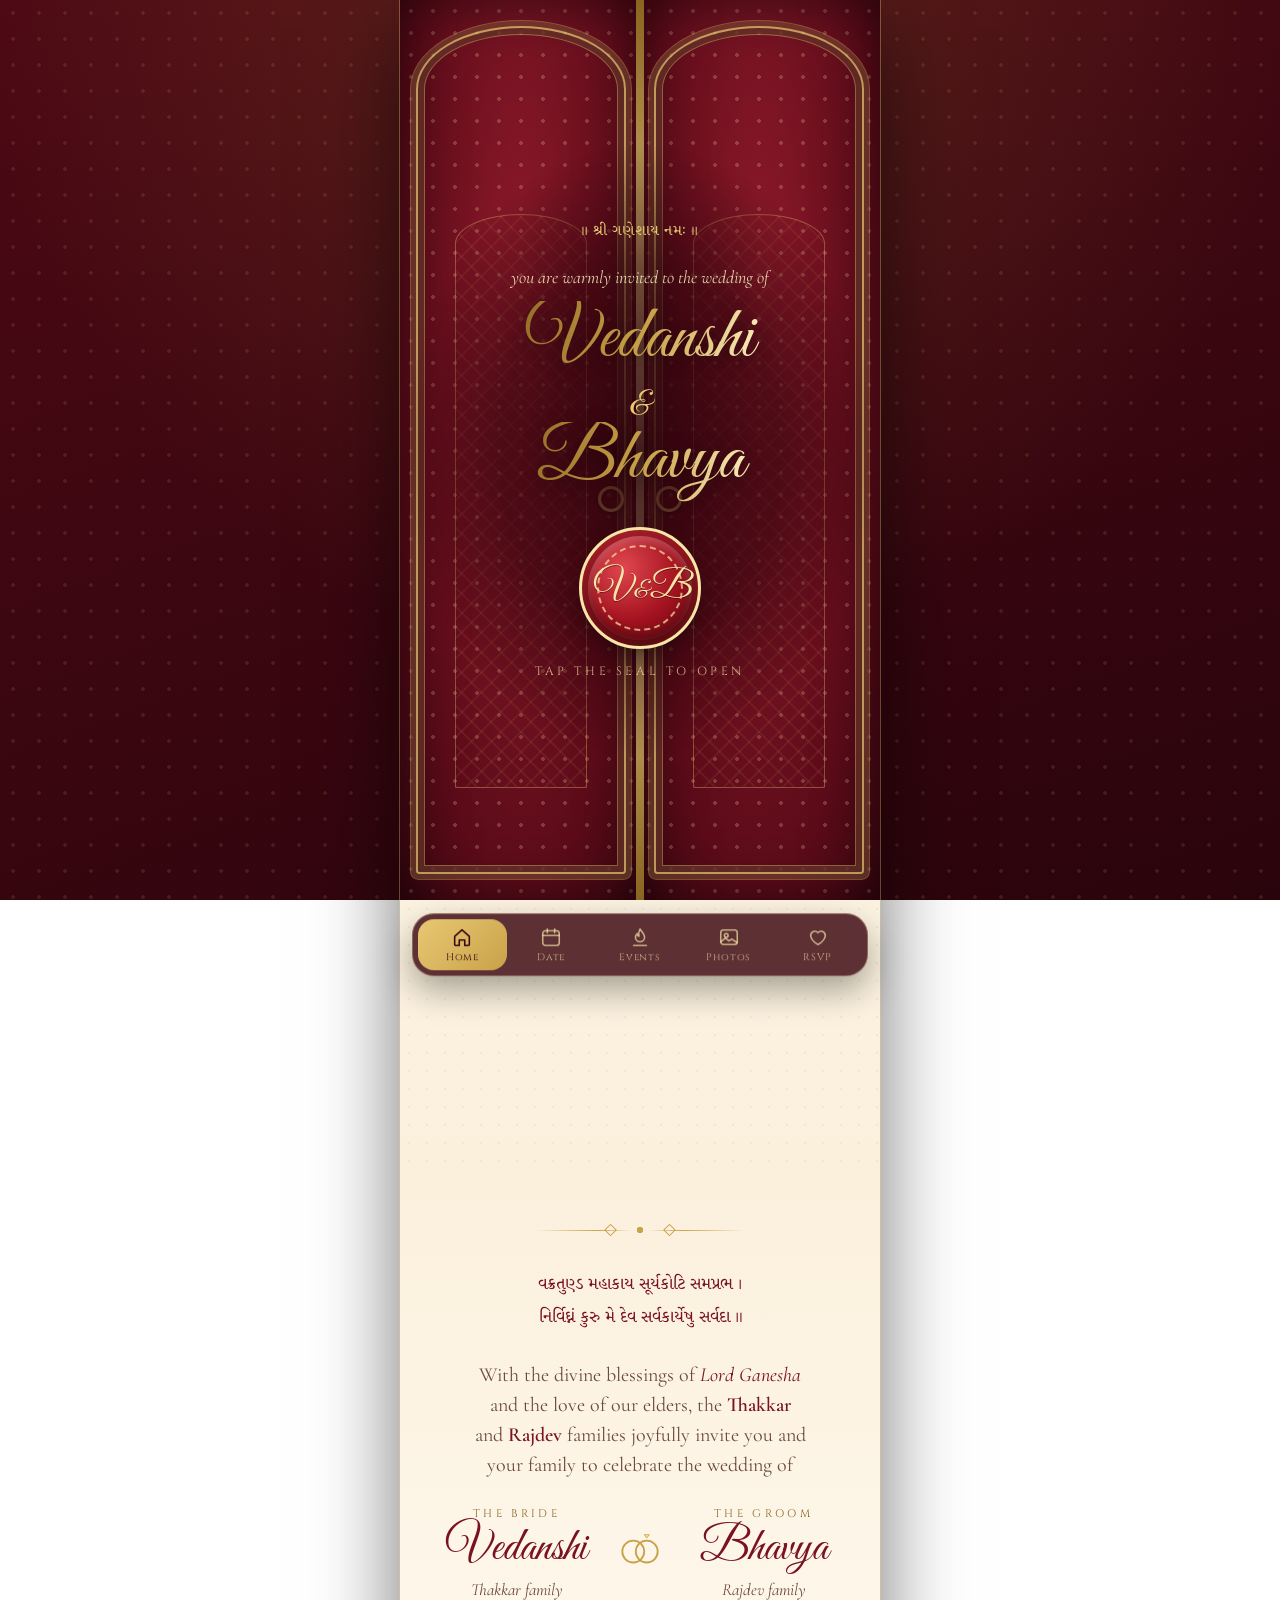
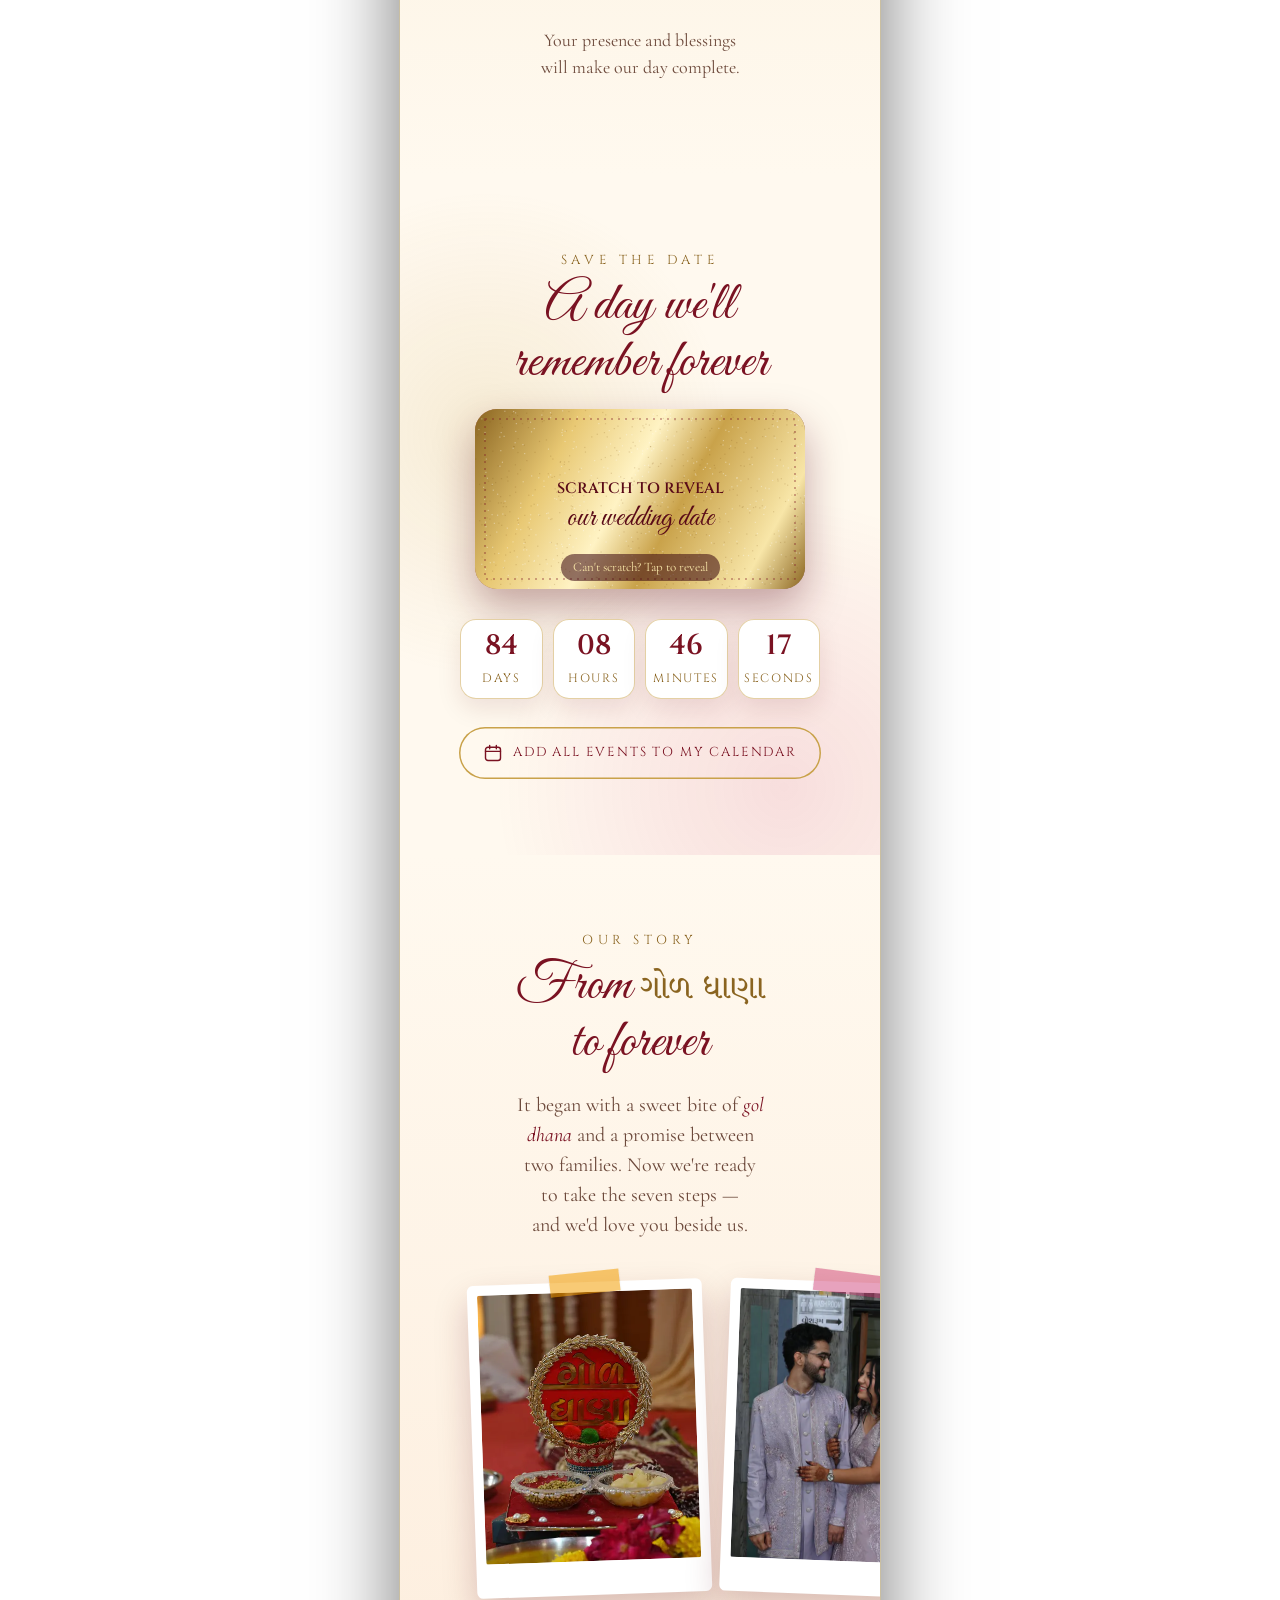
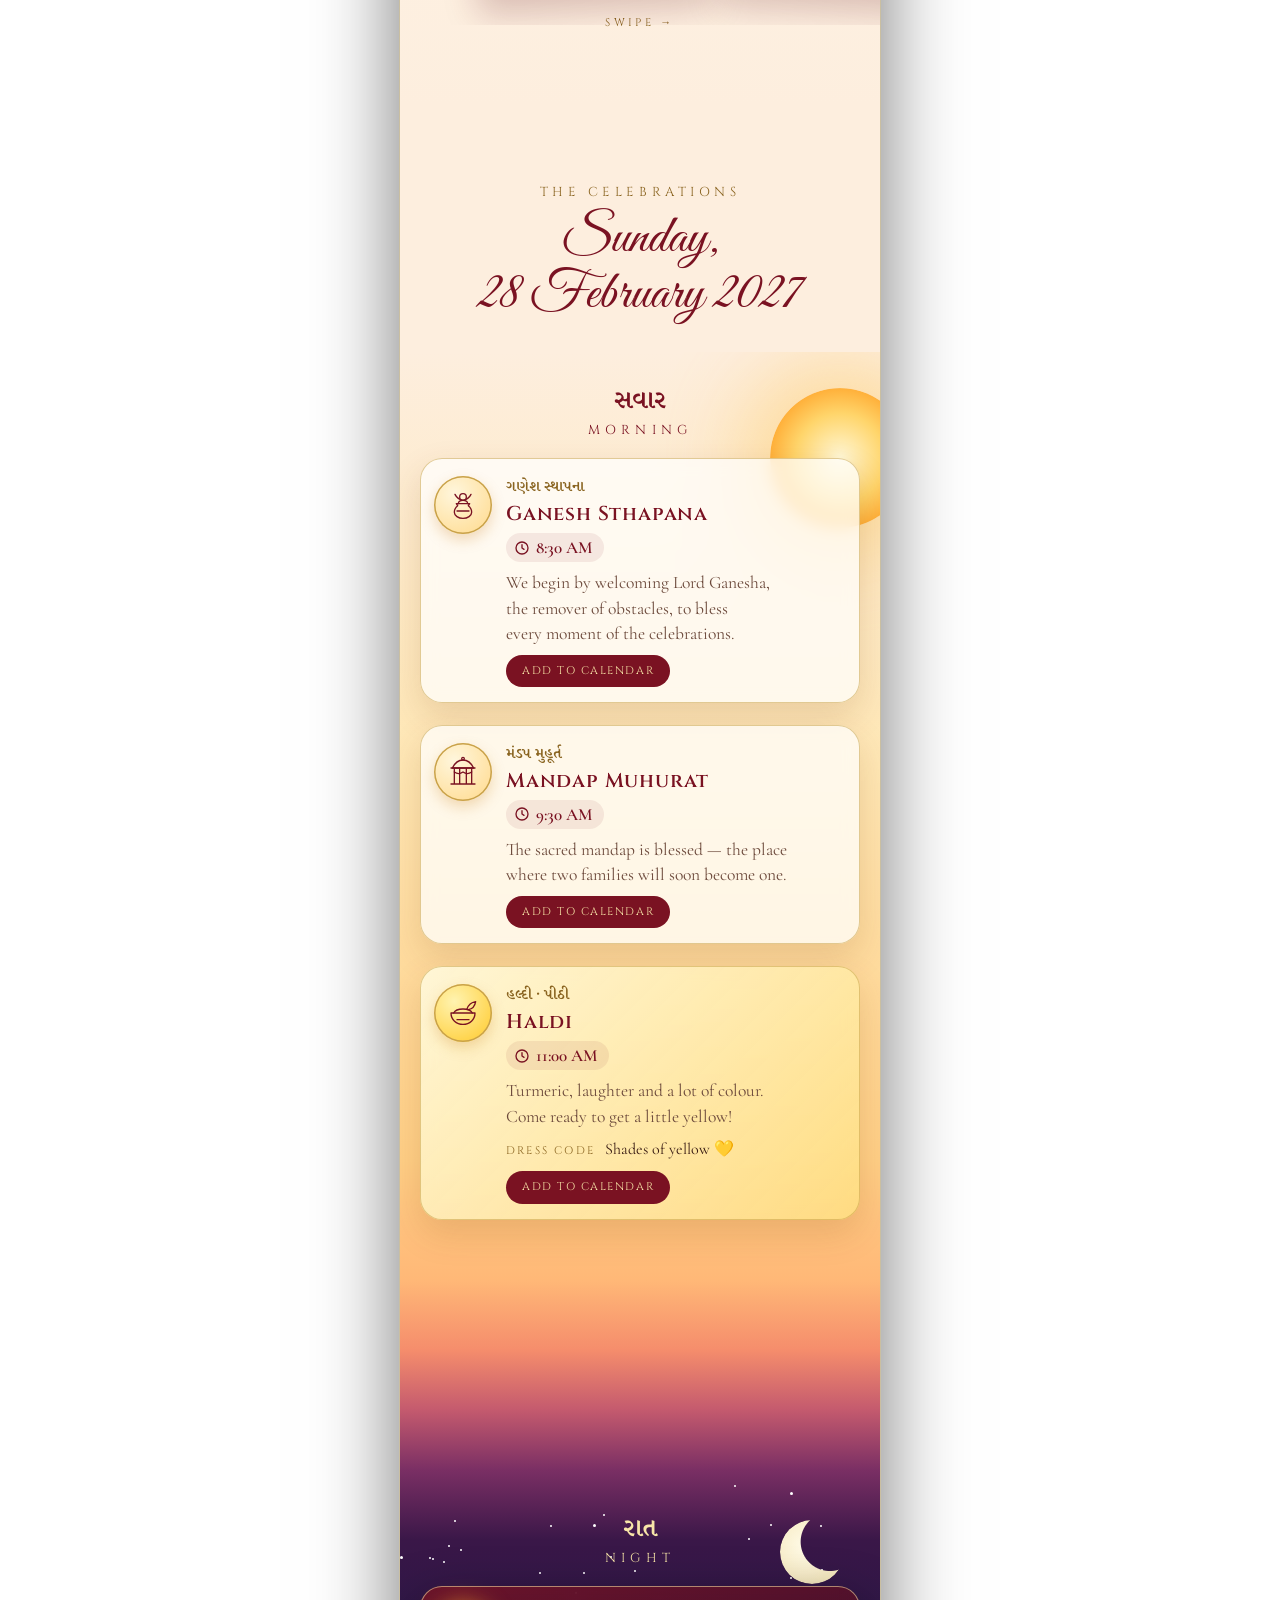
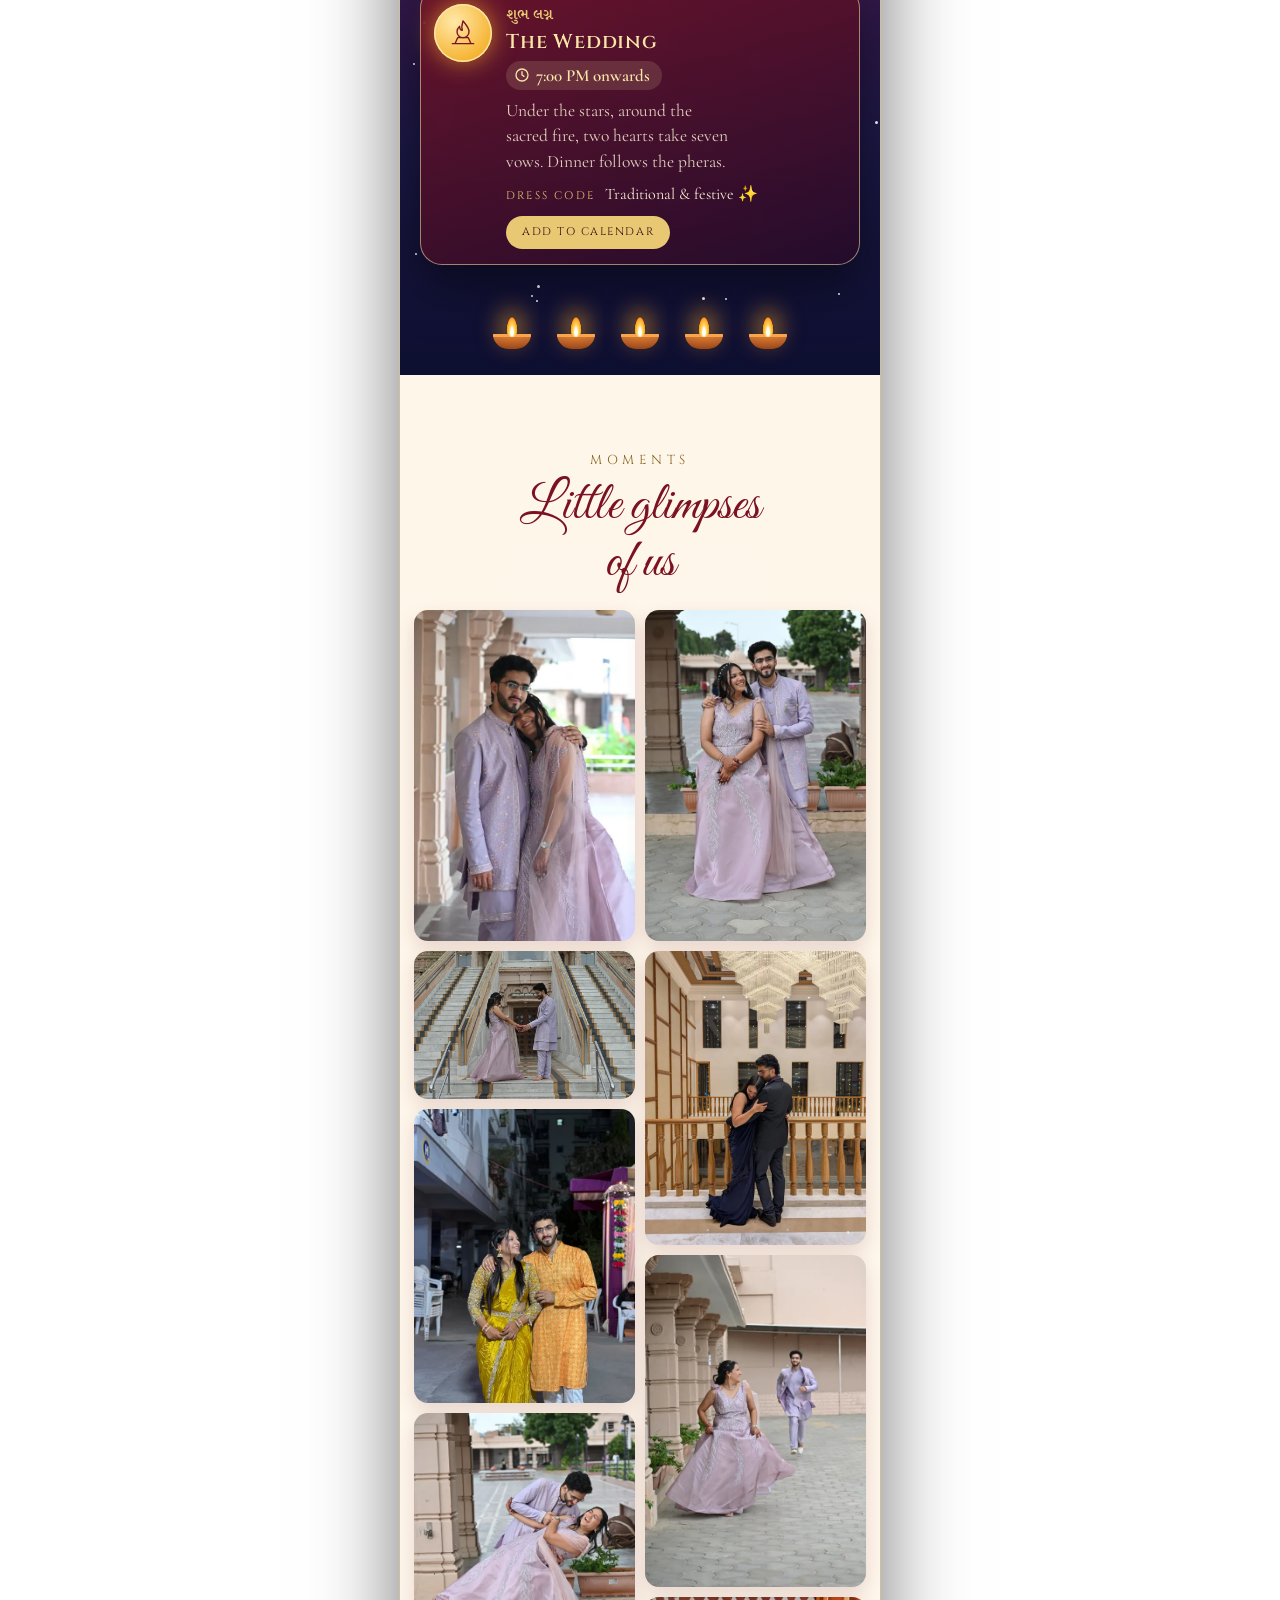
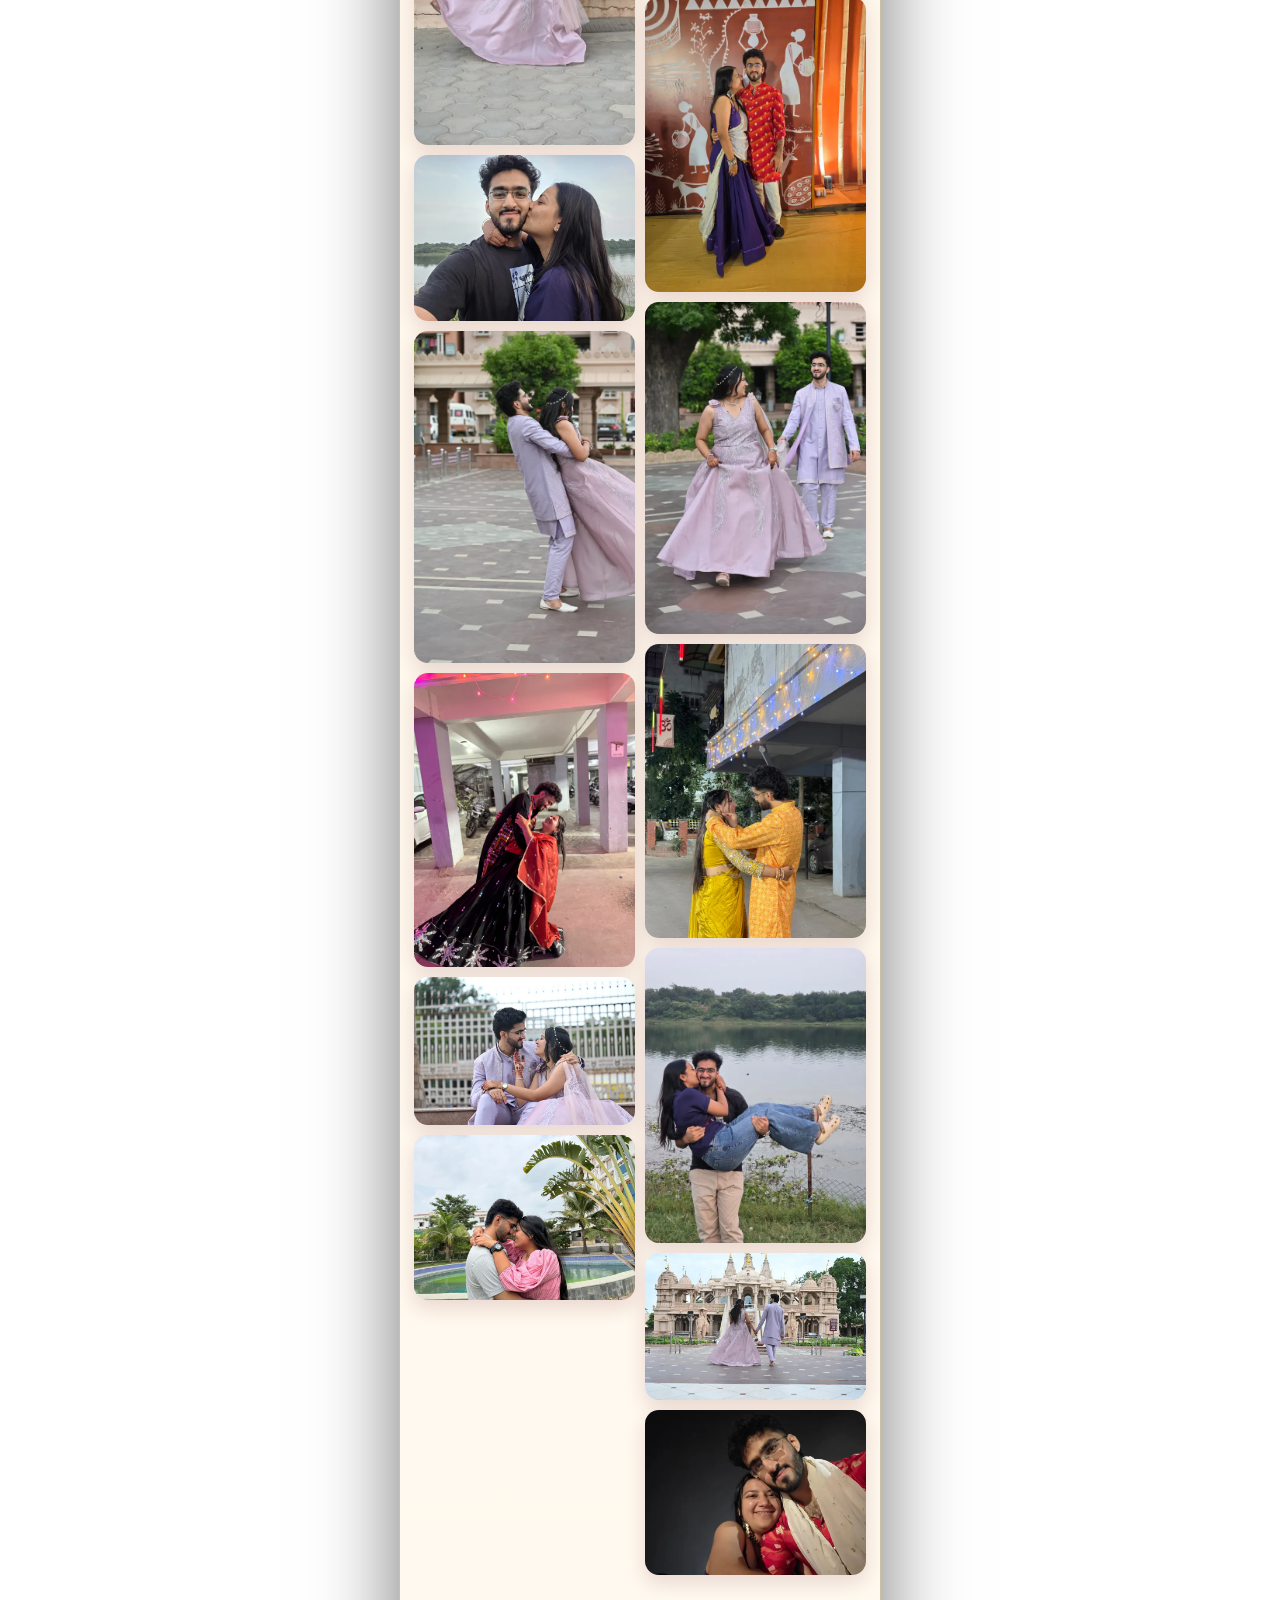
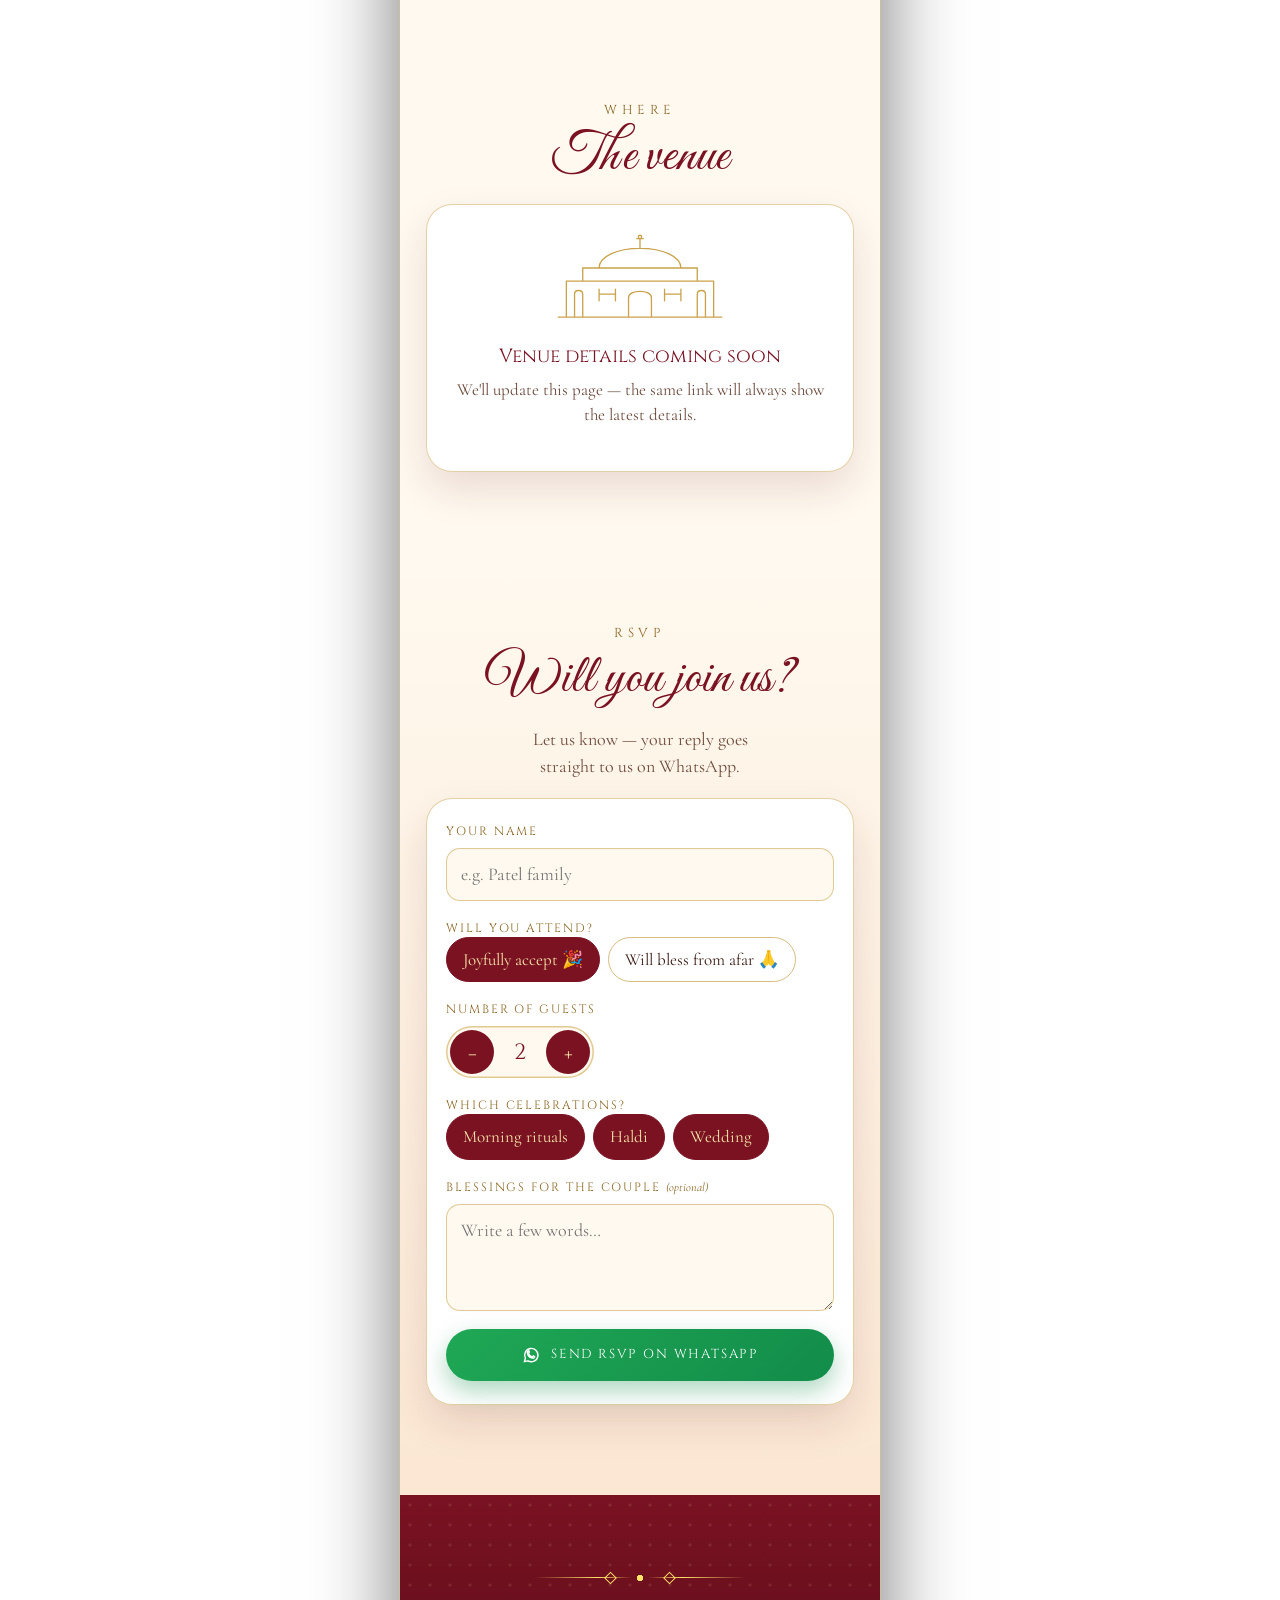
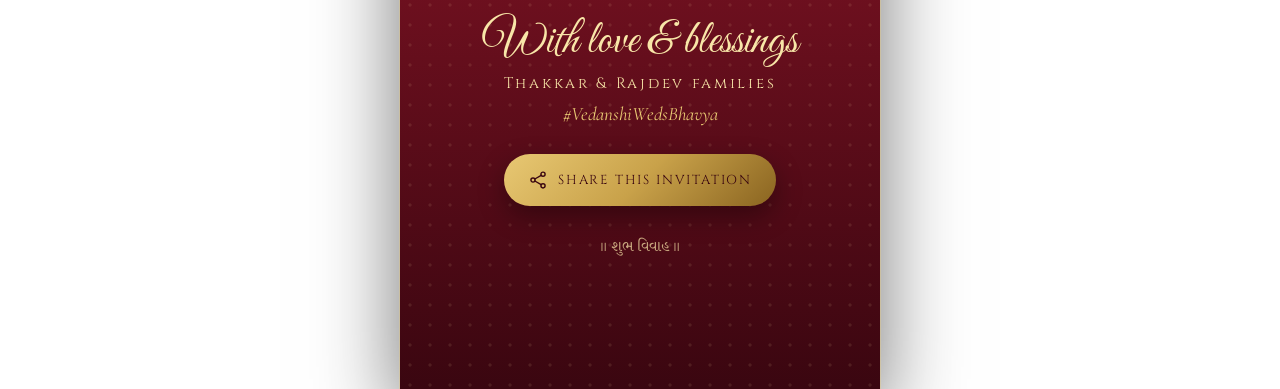
==== docs/index.html @ 6009b876 "Wedding invitation website for Vedanshi & Bhavya Mobile-first animated invite: palace-door cover wit" ====
<!doctype html>
<html lang="en">
<head>
  <meta charset="utf-8">
  <meta name="viewport" content="width=device-width, initial-scale=1, viewport-fit=cover">
  <title>Vedanshi &amp; Bhavya · 28 February 2027</title>
  <meta name="description" content="With the blessings of our elders, Vedanshi and Bhavya invite you to their wedding on Sunday, 28 February 2027.">
  <meta name="theme-color" content="#4a0a14">

  <!-- Link preview (WhatsApp, Instagram, iMessage …) -->
  <meta property="og:type" content="website">
  <meta property="og:title" content="Vedanshi weds Bhavya · 28.02.2027">
  <meta property="og:description" content="You are invited! Tap to open our wedding invitation 💛">
  <meta property="og:image" content="https://vedanshithakkar.github.io/vedanshi-weds-bhavya/img/og.jpg">
  <meta property="og:image:width" content="1200">
  <meta property="og:image:height" content="630">
  <meta property="og:url" content="https://vedanshithakkar.github.io/vedanshi-weds-bhavya/">
  <meta name="twitter:card" content="summary_large_image">

  <link rel="icon" href="img/favicon.svg" type="image/svg+xml">
  <link rel="preconnect" href="https://fonts.googleapis.com">
  <link rel="preconnect" href="https://fonts.gstatic.com" crossorigin>
  <link href="https://fonts.googleapis.com/css2?family=Cinzel:wght@500;600;700&family=Cormorant+Garamond:ital,wght@0,400;0,500;0,600;1,400;1,500&family=Great+Vibes&family=Noto+Serif+Gujarati:wght@400;600&display=swap" rel="stylesheet">
  <link rel="stylesheet" href="style.css">
</head>
<body class="locked">

<canvas id="petals" aria-hidden="true"></canvas>

<!-- ============ COVER: palace doors ============ -->
<section id="gate" class="gate" aria-label="Invitation cover">
  <div class="door door-l" aria-hidden="true"><div class="door-panel"></div><span class="knocker"></span></div>
  <div class="door door-r" aria-hidden="true"><div class="door-panel"></div><span class="knocker"></span></div>
  <div class="gate-content">
    <p class="gu gate-shree">॥ શ્રી ગણેશાય નમઃ ॥</p>
    <p class="gate-dear" id="dear" hidden>Dear <span id="dearName"></span>,</p>
    <p class="gate-kicker">you are warmly invited to the wedding of</p>
    <h1 class="gate-names"><span class="gold-text">Vedanshi</span><small>&amp;</small><span class="gold-text">Bhavya</span></h1>
    <button class="seal" id="openBtn" type="button" aria-label="Open the invitation">
      <span class="seal-mono">V<i>&amp;</i>B</span>
    </button>
    <p class="gate-hint">Tap the seal to open</p>
  </div>
</section>

<div class="stage">
<main id="site">

  <!-- ============ HERO ============ -->
  <section id="home" class="hero">
    <div class="toran" id="toran" aria-hidden="true"></div>

    <div class="hero-inner">
      <div class="kalash enter" style="--d:.2s" aria-hidden="true" id="kalash"></div>
      <p class="gu shree enter" style="--d:.35s">॥ શ્રી ગણેશાય નમઃ ॥</p>
      <p class="kicker enter" style="--d:.5s">Together with their families</p>

      <h2 class="names">
        <span class="name gold-text enter" style="--d:.7s">Vedanshi</span>
        <span class="weds enter" style="--d:.95s"><i></i>weds<i></i></span>
        <span class="name gold-text enter" style="--d:1.15s">Bhavya</span>
      </h2>

      <figure class="arch enter" style="--d:1.35s">
        <div class="mandala" id="mandala" aria-hidden="true"></div>
        <div class="arch-frame">
          <img src="img/hero.webp" alt="Vedanshi and Bhavya" fetchpriority="high" width="900" height="1200">
        </div>
        <span class="arch-glow" aria-hidden="true"></span>
      </figure>

      <div class="date-strip enter" style="--d:1.6s">
        <p class="ds-month">February</p>
        <div class="ds-row">
          <span class="ds-side">Sunday</span>
          <span class="ds-day">28</span>
          <span class="ds-side">2027</span>
        </div>
      </div>

      <a class="scroll-cue enter" style="--d:1.9s" href="#invite" aria-label="Scroll to the invitation">
        <span>Scroll</span><i></i>
      </a>
    </div>
  </section>

  <!-- ============ BLESSING / INVITATION ============ -->
  <section id="invite" class="invite">
    <div class="ornament reveal" aria-hidden="true"></div>
    <p class="gu shloka reveal">
      વક્રતુણ્ડ મહાકાય સૂર્યકોટિ સમપ્રભ ।<br>
      નિર્વિઘ્નં કુરુ મે દેવ સર્વકાર્યેષુ સર્વદા ॥
    </p>
    <p class="lead reveal">
      With the divine blessings of <em>Lord Ganesha</em> and the love of our elders,
      the <strong>Thakkar</strong> and <strong>Rajdev</strong> families joyfully invite
      you and your family to celebrate the wedding of
    </p>

    <div class="couple reveal">
      <div class="person">
        <p class="role">The Bride</p>
        <p class="pname">Vedanshi</p>
        <p class="family">Thakkar family</p>
      </div>
      <div class="rings" aria-hidden="true">
        <svg viewBox="0 0 64 40"><circle cx="24" cy="22" r="13"/><circle cx="40" cy="22" r="13"/><path d="M40 6l3-4h-6z" class="gem"/></svg>
      </div>
      <div class="person">
        <p class="role">The Groom</p>
        <p class="pname">Bhavya</p>
        <p class="family">Rajdev family</p>
      </div>
    </div>

    <p class="lead small reveal">Your presence and blessings will make our day complete.</p>
  </section>

  <!-- ============ SAVE THE DATE (scratch card) ============ -->
  <section id="date" class="save">
    <p class="eyebrow reveal">Save the date</p>
    <h3 class="title reveal">A day we'll<br>remember forever</h3>

    <div class="scratch reveal" id="scratch">
      <div class="scratch-under" aria-live="polite">
        <span class="su-day">Sunday</span>
        <span class="su-date">28 <b>·</b> 02 <b>·</b> 2027</span>
        <span class="su-sub">Morning rituals &amp; a night wedding</span>
      </div>
      <canvas aria-hidden="true"></canvas>
      <button type="button" class="scratch-skip" id="scratchSkip">Can't scratch? Tap to reveal</button>
    </div>

    <div class="countdown reveal" id="countdown" role="timer" aria-label="Countdown to the wedding">
      <div><b data-cd="d">--</b><span>Days</span></div>
      <div><b data-cd="h">--</b><span>Hours</span></div>
      <div><b data-cd="m">--</b><span>Minutes</span></div>
      <div><b data-cd="s">--</b><span>Seconds</span></div>
    </div>
    <button type="button" class="btn ghost reveal" data-cal="all">
      <svg viewBox="0 0 24 24" aria-hidden="true"><rect x="3" y="5" width="18" height="16" rx="3"/><path d="M3 10h18M8 3v4M16 3v4"/></svg>
      Add all events to my calendar
    </button>
  </section>

  <!-- ============ STORY ============ -->
  <section id="story" class="story">
    <p class="eyebrow reveal">Our story</p>
    <h3 class="title reveal">From <span class="gu">ગોળ ધાણા</span><br>to forever</h3>
    <p class="lead reveal">
      It began with a sweet bite of <em>gol dhana</em> and a promise between two families.
      Now we're ready to take the seven steps — and we'd love you beside us.
    </p>
    <div class="reel" id="reel" aria-label="Photos of Vedanshi and Bhavya"></div>
    <p class="reel-hint" aria-hidden="true">swipe <i>→</i></p>
  </section>

  <!-- ============ EVENTS ============ -->
  <section id="events" class="events">
    <header class="events-head">
      <p class="eyebrow reveal">The celebrations</p>
      <h3 class="title reveal">Sunday,<br>28 February 2027</h3>
    </header>

    <div class="skies" id="skies">
    <!-- Morning -->
    <div class="sky morning">
      <div class="sun" aria-hidden="true"></div>
      <div class="cloud c1" aria-hidden="true"></div>
      <div class="cloud c2" aria-hidden="true"></div>

      <p class="part reveal"><span class="gu">સવાર</span> Morning</p>

      <ol class="timeline">
        <li class="event reveal"
            data-start="2027-02-28T08:30:00+05:30" data-end="2027-02-28T09:30:00+05:30"
            data-title="Ganesh Sthapana · Vedanshi & Bhavya">
          <div class="ev-icon" aria-hidden="true">
            <svg viewBox="0 0 48 48"><path d="M14 22h20l-2 3c4 3 5 7 5 10 0 5-6 9-13 9s-13-4-13-9c0-3 1-7 5-10z"/><path d="M17 22c0-3 3-5 7-5s7 2 7 5"/><circle cx="24" cy="12" r="5"/><path d="M24 17c-6-1-10-5-12-9M24 17c6-1 10-5 12-9M15 33h18"/></svg>
          </div>
          <div class="ev-body">
            <p class="ev-gu gu">ગણેશ સ્થાપના</p>
            <h4>Ganesh Sthapana</h4>
            <p class="ev-time"><svg viewBox="0 0 24 24" aria-hidden="true"><circle cx="12" cy="12" r="9"/><path d="M12 7v5l3 2"/></svg>8:30 AM</p>
            <p class="ev-desc">We begin by welcoming Lord Ganesha, the remover of obstacles, to bless every moment of the celebrations.</p>
            <div class="ev-actions"><button type="button" class="chip" data-cal>Add to calendar</button></div>
          </div>
        </li>

        <li class="event reveal"
            data-start="2027-02-28T09:30:00+05:30" data-end="2027-02-28T10:30:00+05:30"
            data-title="Mandap Muhurat · Vedanshi & Bhavya">
          <div class="ev-icon" aria-hidden="true">
            <svg viewBox="0 0 48 48"><path d="M8 18c4-8 10-12 16-12s12 4 16 12z"/><path d="M6 18h36M11 18v24M37 18v24M19 18v24M29 18v24M6 42h36"/><circle cx="24" cy="4" r="2"/><path d="M11 24c4 3 9 3 13 0 4 3 9 3 13 0"/></svg>
          </div>
          <div class="ev-body">
            <p class="ev-gu gu">મંડપ મુહૂર્ત</p>
            <h4>Mandap Muhurat</h4>
            <p class="ev-time"><svg viewBox="0 0 24 24" aria-hidden="true"><circle cx="12" cy="12" r="9"/><path d="M12 7v5l3 2"/></svg>9:30 AM</p>
            <p class="ev-desc">The sacred mandap is blessed — the place where two families will soon become one.</p>
            <div class="ev-actions"><button type="button" class="chip" data-cal>Add to calendar</button></div>
          </div>
        </li>

        <li class="event reveal haldi"
            data-start="2027-02-28T11:00:00+05:30" data-end="2027-02-28T13:00:00+05:30"
            data-title="Haldi · Vedanshi & Bhavya">
          <div class="ev-icon" aria-hidden="true">
            <svg viewBox="0 0 48 48"><path d="M6 24h36c0 10-8 17-18 17S6 34 6 24z"/><path d="M10 24c2-4 6-6 14-6s12 2 14 6"/><path d="M30 18c2-6 7-10 13-11-1 6-5 11-11 12"/><path d="M15 34h18"/></svg>
          </div>
          <div class="ev-body">
            <p class="ev-gu gu">હલ્દી · પીઠી</p>
            <h4>Haldi</h4>
            <p class="ev-time"><svg viewBox="0 0 24 24" aria-hidden="true"><circle cx="12" cy="12" r="9"/><path d="M12 7v5l3 2"/></svg>11:00 AM</p>
            <p class="ev-desc">Turmeric, laughter and a lot of colour. Come ready to get a little yellow!</p>
            <p class="dress"><span>Dress code</span> Shades of yellow&nbsp;💛</p>
            <div class="ev-actions"><button type="button" class="chip" data-cal>Add to calendar</button></div>
          </div>
        </li>
      </ol>
    </div>

    <div class="dusk" aria-hidden="true"></div>

    <!-- Night -->
    <div class="sky night">
      <div class="stars" id="stars" aria-hidden="true"></div>
      <div class="moon" aria-hidden="true"></div>
      <div class="lanterns" id="lanterns" aria-hidden="true"></div>

      <p class="part reveal"><span class="gu">રાત</span> Night</p>

      <ol class="timeline">
        <li class="event reveal wedding"
            data-start="2027-02-28T19:00:00+05:30" data-end="2027-02-28T23:30:00+05:30"
            data-title="Wedding of Vedanshi & Bhavya">
          <div class="ev-icon" aria-hidden="true">
            <svg viewBox="0 0 48 48"><path d="M24 6c5 6 9 10 9 16a9 9 0 0 1-18 0c0-4 2-6 4-8 0 4 2 6 4 6-2-5 0-10 1-14z"/><path d="M8 40h32M12 40l4-9h16l4 9"/></svg>
          </div>
          <div class="ev-body">
            <p class="ev-gu gu">શુભ લગ્ન</p>
            <h4>The Wedding</h4>
            <p class="ev-time"><svg viewBox="0 0 24 24" aria-hidden="true"><circle cx="12" cy="12" r="9"/><path d="M12 7v5l3 2"/></svg>7:00 PM onwards</p>
            <p class="ev-desc">Under the stars, around the sacred fire, two hearts take seven vows. Dinner follows the pheras.</p>
            <p class="dress"><span>Dress code</span> Traditional &amp; festive&nbsp;✨</p>
            <div class="ev-actions"><button type="button" class="chip" data-cal>Add to calendar</button></div>
          </div>
        </li>
      </ol>

      <div class="diyas" aria-hidden="true"><i></i><i></i><i></i><i></i><i></i></div>
    </div>
    </div>
  </section>

  <!-- ============ GALLERY ============ -->
  <section id="moments" class="moments">
    <p class="eyebrow reveal">Moments</p>
    <h3 class="title reveal">Little glimpses<br>of us</h3>
    <div class="masonry" id="masonry"></div>
  </section>

  <!-- ============ VENUE ============ -->
  <section id="venue" class="venue">
    <p class="eyebrow reveal">Where</p>
    <h3 class="title reveal">The venue</h3>
    <div class="venue-card reveal">
      <svg class="palace" viewBox="0 0 220 110" aria-hidden="true"><path d="M10 104h200M20 104V60h180v44M40 60V44h140v16M60 44c0-14 22-24 50-24s50 10 50 24M110 20V8M106 8h8M30 104V76c0-6 10-6 10 0v28M180 104V76c0-6 10-6 10 0v28M96 104V80c0-10 28-10 28 0v24M60 76h20M140 76h20M60 70v14M80 70v14M140 70v14M160 70v14"/><circle cx="110" cy="6" r="2"/></svg>
      <p class="venue-name" id="venueName">Venue details coming soon</p>
      <p class="venue-addr" id="venueAddr">We'll update this page — the same link will always show the latest details.</p>
      <a class="btn" id="venueMap" href="#" target="_blank" rel="noopener" hidden>
        <svg viewBox="0 0 24 24" aria-hidden="true"><path d="M12 21s-7-6.2-7-11.5A7 7 0 0 1 19 9.5C19 14.8 12 21 12 21z"/><circle cx="12" cy="9.5" r="2.5"/></svg>
        Get directions
      </a>
    </div>
  </section>

  <!-- ============ RSVP ============ -->
  <section id="rsvp" class="rsvp">
    <p class="eyebrow reveal">RSVP</p>
    <h3 class="title reveal">Will you join us?</h3>
    <p class="lead small reveal">Let us know — your reply goes straight to us on WhatsApp.</p>

    <form class="rsvp-form reveal" id="rsvpForm" novalidate>
      <label class="field">
        <span>Your name</span>
        <input type="text" name="name" id="rsvpName" autocomplete="name" required placeholder="e.g. Patel family">
      </label>

      <fieldset class="field">
        <legend>Will you attend?</legend>
        <div class="choice">
          <label><input type="radio" name="attend" value="yes" checked><span>Joyfully accept 🎉</span></label>
          <label><input type="radio" name="attend" value="no"><span>Will bless from afar 🙏</span></label>
        </div>
      </fieldset>

      <div class="field attend-only">
        <span class="label">Number of guests</span>
        <div class="stepper">
          <button type="button" data-step="-1" aria-label="Fewer guests">−</button>
          <output id="guestCount">2</output>
          <button type="button" data-step="1" aria-label="More guests">+</button>
        </div>
      </div>

      <fieldset class="field attend-only">
        <legend>Which celebrations?</legend>
        <div class="choice multi">
          <label><input type="checkbox" name="events" value="Morning rituals" checked><span>Morning rituals</span></label>
          <label><input type="checkbox" name="events" value="Haldi" checked><span>Haldi</span></label>
          <label><input type="checkbox" name="events" value="Wedding" checked><span>Wedding</span></label>
        </div>
      </fieldset>

      <label class="field">
        <span>Blessings for the couple <em>(optional)</em></span>
        <textarea name="msg" rows="3" placeholder="Write a few words…"></textarea>
      </label>

      <button type="submit" class="btn wa">
        <svg viewBox="0 0 24 24" aria-hidden="true"><path d="M4 20l1.3-4.2A8 8 0 1 1 8.4 19z"/><path d="M9 9.5c.3 2 2.5 4.3 4.6 4.8l1.2-1.1 1.7.8c-.2 1.2-1.2 2-2.4 1.8-3.4-.6-6.1-3.3-6.6-6.7-.2-1.2.6-2.2 1.8-2.4l.8 1.7z"/></svg>
        Send RSVP on WhatsApp
      </button>
    </form>
  </section>

  <!-- ============ FOOTER ============ -->
  <footer class="footer">
    <div class="ornament light" aria-hidden="true"></div>
    <p class="thanks">With love &amp; blessings</p>
    <p class="families">Thakkar &amp; Rajdev families</p>
    <p class="hashtag">#VedanshiWedsBhavya</p>
    <div class="footer-actions">
      <button type="button" class="btn gold" id="shareBtn">
        <svg viewBox="0 0 24 24" aria-hidden="true"><circle cx="18" cy="5" r="2.5"/><circle cx="6" cy="12" r="2.5"/><circle cx="18" cy="19" r="2.5"/><path d="M8.2 10.8l7.6-4.4M8.2 13.2l7.6 4.4"/></svg>
        Share this invitation
      </button>
    </div>
    <p class="tiny">॥ શુભ વિવાહ ॥</p>
  </footer>
</main>

<!-- Bottom dock -->
<nav class="dock" aria-label="Sections">
  <a href="#home" class="active"><svg viewBox="0 0 24 24" aria-hidden="true"><path d="M4 11l8-7 8 7v9a1 1 0 0 1-1 1h-4v-6H9v6H5a1 1 0 0 1-1-1z"/></svg><span>Home</span></a>
  <a href="#date"><svg viewBox="0 0 24 24" aria-hidden="true"><rect x="3" y="5" width="18" height="16" rx="3"/><path d="M3 10h18M8 3v4M16 3v4"/></svg><span>Date</span></a>
  <a href="#events"><svg viewBox="0 0 24 24" aria-hidden="true"><path d="M12 3c3 4 5 6 5 9a5 5 0 0 1-10 0c0-2 1-3 2-4 0 2 1 3 2 3-1-3 0-6 1-8z"/><path d="M5 21h14"/></svg><span>Events</span></a>
  <a href="#moments"><svg viewBox="0 0 24 24" aria-hidden="true"><rect x="3" y="4" width="18" height="16" rx="3"/><circle cx="9" cy="10" r="2"/><path d="M3 17l5-4 4 3 3-2 6 4"/></svg><span>Photos</span></a>
  <a href="#rsvp"><svg viewBox="0 0 24 24" aria-hidden="true"><path d="M12 20s-8-4.6-8-10.2A4.6 4.6 0 0 1 12 7a4.6 4.6 0 0 1 8 2.8C20 15.4 12 20 12 20z"/></svg><span>RSVP</span></a>
</nav>

<button type="button" class="music" id="musicBtn" aria-pressed="false" aria-label="Play music">
  <svg viewBox="0 0 24 24" aria-hidden="true"><path d="M9 18V6l11-2v12"/><circle cx="6.5" cy="18" r="2.5"/><circle cx="17.5" cy="16" r="2.5"/></svg>
  <span class="bars" aria-hidden="true"><i></i><i></i><i></i></span>
</button>
</div>

<!-- Calendar chooser -->
<dialog id="calDialog" class="sheet" aria-labelledby="calTitle">
  <form method="dialog">
    <p class="sheet-title" id="calTitle">Add to calendar</p>
    <p class="sheet-sub" id="calSub"></p>
    <a class="sheet-btn" id="calGoogle" target="_blank" rel="noopener">Google Calendar</a>
    <button type="button" class="sheet-btn" id="calIcs">Apple / Outlook calendar</button>
    <button class="sheet-btn cancel" value="cancel">Cancel</button>
  </form>
</dialog>

<!-- Photo viewer -->
<dialog id="lightbox" class="lightbox" aria-label="Photo viewer">
  <img alt="">
  <button type="button" class="lb-close" aria-label="Close">×</button>
  <button type="button" class="lb-prev" aria-label="Previous photo">‹</button>
  <button type="button" class="lb-next" aria-label="Next photo">›</button>
  <p class="lb-count"></p>
</dialog>

<div class="toast" id="toast" role="status" aria-live="polite"></div>

<script src="gallery.js"></script>
<script src="app.js"></script>
</body>
</html>
---- docs/style.css ----
/* =========================================================
   Vedanshi & Bhavya — wedding invitation
   Mobile-first; on larger screens the site sits in a
   phone-width column over a royal backdrop.
   ========================================================= */

:root {
  --maroon: #7a1222;
  --maroon-2: #5a0b18;
  --maroon-deep: #3a0610;
  --gold: #c9a24a;
  --gold-2: #e8c873;
  --gold-light: #f8e6a8;
  --gold-deep: #8a6420;
  --ivory: #fff9ef;
  --cream: #fbf0dc;
  --ink: #3b1d14;
  --ink-soft: #6d4a3c;
  --marigold: #f29f05;
  --rose: #c2185b;
  --night: #0d0f30;
  --col: 480px;
  --serif: "Cormorant Garamond", Georgia, serif;
  --script: "Great Vibes", "Brush Script MT", cursive;
  --caps: "Cinzel", "Trajan Pro", Georgia, serif;
  --gu: "Noto Serif Gujarati", "Shruti", serif;
  --ease: cubic-bezier(.2, .7, .2, 1);
}

*, *::before, *::after { box-sizing: border-box; }
html { scroll-behavior: smooth; -webkit-text-size-adjust: 100%; }
body {
  margin: 0;
  color: var(--ink);
  font-family: var(--serif);
  font-size: 19px;
  line-height: 1.5;
  background:
    radial-gradient(circle at 50% 0%, rgba(201, 162, 74, .18), transparent 60%),
    radial-gradient(rgba(232, 200, 115, .12) 1.5px, transparent 2px) 0 0 / 26px 26px,
    linear-gradient(160deg, #4d0914, #2a040c);
  background-attachment: fixed;
  min-height: 100svh;
}
body.locked { overflow: hidden; }
img { display: block; max-width: 100%; }
button { font: inherit; color: inherit; cursor: pointer; }
.gu { font-family: var(--gu); }
svg { overflow: visible; }

.stage {
  position: relative;
  max-width: var(--col);
  margin: 0 auto;
  background: var(--ivory);
  overflow-x: clip;
  box-shadow: 0 0 0 1px rgba(232, 200, 115, .35), 0 30px 80px rgba(0, 0, 0, .55);
}

/* ---------- gold foil text ---------- */
.gold-text {
  background: linear-gradient(100deg, var(--gold-deep) 0%, var(--gold) 18%, #fff3c4 32%, var(--gold-2) 42%, var(--gold-deep) 62%, var(--gold) 80%, #fff3c4 92%, var(--gold-deep) 100%);
  background-size: 300% 100%;
  -webkit-background-clip: text;
  background-clip: text;
  color: transparent;
  animation: shimmer 7s linear infinite;
}
@keyframes shimmer { from { background-position: 0% 50%; } to { background-position: 300% 50%; } }

/* =========================================================
   COVER — palace doors
   ========================================================= */
.gate {
  position: fixed;
  inset: 0;
  left: 50%;
  width: min(100%, var(--col));
  translate: -50% 0;
  z-index: 60;
  perspective: 1800px;
  display: grid;
  place-items: center;
  overflow: hidden;
  transition: visibility 0s linear 2.4s;
}
.gate.open { visibility: hidden; pointer-events: none; }
.door {
  position: absolute;
  top: 0; bottom: 0;
  width: 50.5%;
  background:
    radial-gradient(circle, rgba(248, 230, 168, .22) 1.6px, transparent 2.2px) 0 0 / 22px 22px,
    radial-gradient(ellipse at 50% 35%, #8f1a2b, #5c0b19 70%, #3d0610);
  transition: transform 2s cubic-bezier(.65, 0, .25, 1) .35s, filter 2s ease .35s;
  backface-visibility: hidden;
  box-shadow: inset 0 0 60px rgba(0, 0, 0, .55);
}
.door-l { left: 0; transform-origin: 0 50%; }
.door-r { right: 0; transform-origin: 100% 50%; }
.gate.open .door-l { transform: rotateY(-108deg); filter: brightness(.55); }
.gate.open .door-r { transform: rotateY(108deg); filter: brightness(.55); }

/* carved panel with arch top */
.door-panel {
  position: absolute;
  inset: 26px 16px 26px 16px;
  border: 2px solid rgba(232, 200, 115, .75);
  border-radius: 200px 200px 6px 6px / 120px 120px 6px 6px;
  box-shadow: inset 0 0 0 6px rgba(58, 6, 16, .6), inset 0 0 0 7px rgba(232, 200, 115, .45), 0 0 0 5px rgba(58, 6, 16, .4), 0 0 0 6px rgba(232, 200, 115, .35);
}
.door-panel::after {
  content: "";
  position: absolute;
  inset: 22% 18% 10% 18%;
  border: 1px solid rgba(232, 200, 115, .35);
  border-radius: 200px 200px 4px 4px / 90px 90px 4px 4px;
  background:
    repeating-linear-gradient(45deg, rgba(232, 200, 115, .07) 0 2px, transparent 2px 14px),
    repeating-linear-gradient(-45deg, rgba(232, 200, 115, .07) 0 2px, transparent 2px 14px);
}
.door-l::after, .door-r::before {
  content: "";
  position: absolute;
  top: 0; bottom: 0;
  width: 6px;
  background: linear-gradient(var(--gold-deep), var(--gold-light), var(--gold-deep));
}
.door-l::after { right: 0; }
.door-r::before { left: 0; }
.knocker {
  position: absolute;
  top: 54%;
  width: 26px; height: 26px;
  border-radius: 50%;
  border: 3px solid var(--gold-2);
  box-shadow: 0 2px 6px rgba(0, 0, 0, .5), inset 0 0 4px rgba(0, 0, 0, .4);
}
.door-l .knocker { right: 18px; }
.door-r .knocker { left: 18px; }

.gate-content {
  position: relative;
  z-index: 2;
  text-align: center;
  color: var(--gold-light);
  padding: 24px;
  transition: opacity .6s ease, transform .8s var(--ease);
}
.gate-content::before { /* soft dark glow so the gold text reads over the carved doors */
  content: "";
  position: absolute;
  inset: -10% -20%;
  z-index: -1;
  background: radial-gradient(closest-side, rgba(45, 4, 12, .88), rgba(45, 4, 12, .6) 60%, transparent);
}
.gate.open .gate-content { opacity: 0; transform: scale(.94); }
.gate-shree { font-size: 15px; letter-spacing: .04em; margin: 0 0 22px; color: var(--gold-2); }
.gate-dear {
  font-family: var(--script);
  font-size: 34px;
  margin: 0 0 4px;
  color: #fff3c4;
  text-shadow: 0 2px 12px rgba(0, 0, 0, .5);
}
.gate-kicker { font-style: italic; margin: 0; font-size: 18px; color: rgba(255, 243, 196, .85); }
.gate-names {
  font-family: var(--script);
  font-weight: 400;
  font-size: clamp(54px, 16vw, 74px);
  line-height: 1.05;
  margin: 10px 0 26px;
  display: flex;
  flex-direction: column;
  align-items: center;
}
.gate-names span { padding: 0 .4em .14em; filter: drop-shadow(0 3px 10px rgba(0, 0, 0, .45)); }
.gate-names small { font-size: .45em; color: var(--gold-2); line-height: 1; }

.seal {
  position: relative;
  width: 104px; height: 104px;
  border: 0;
  border-radius: 50%;
  margin: 0 auto;
  display: grid;
  place-items: center;
  background: radial-gradient(circle at 34% 30%, #e0464f, #a3121f 55%, #6a0812);
  box-shadow: 0 10px 28px rgba(0, 0, 0, .55), inset 0 -6px 12px rgba(0, 0, 0, .35), inset 0 4px 8px rgba(255, 255, 255, .25);
  animation: sealPulse 2.4s ease-in-out infinite;
  transition: transform .6s var(--ease), opacity .5s ease;
}
.seal::before { /* wax drips */
  content: "";
  position: absolute;
  inset: -7px;
  border-radius: 46% 54% 50% 50% / 52% 46% 54% 48%;
  background: radial-gradient(circle at 40% 30%, #c22631, #7b0b16);
  z-index: -1;
}
.seal::after {
  content: "";
  position: absolute;
  inset: 9px;
  border-radius: 50%;
  border: 2px dashed rgba(248, 230, 168, .7);
}
.seal-mono { font-family: var(--script); font-size: 40px; color: var(--gold-light); text-shadow: 0 1px 0 rgba(0, 0, 0, .4); }
.seal-mono i { font-style: normal; font-size: .6em; margin: 0 1px; }
.seal:focus-visible { outline: 3px solid var(--gold-light); outline-offset: 6px; }
.gate.open .seal { transform: scale(1.5); opacity: 0; }
@keyframes sealPulse {
  0%, 100% { box-shadow: 0 10px 28px rgba(0, 0, 0, .55), 0 0 0 0 rgba(248, 230, 168, .5), inset 0 -6px 12px rgba(0, 0, 0, .35), inset 0 4px 8px rgba(255, 255, 255, .25); }
  50% { box-shadow: 0 10px 28px rgba(0, 0, 0, .55), 0 0 0 16px rgba(248, 230, 168, 0), inset 0 -6px 12px rgba(0, 0, 0, .35), inset 0 4px 8px rgba(255, 255, 255, .25); }
}
.gate-hint { margin: 22px 0 0; font-family: var(--caps); font-size: 12px; letter-spacing: .3em; text-transform: uppercase; color: rgba(248, 230, 168, .75); animation: blink 2.4s ease-in-out infinite; }
@keyframes blink { 50% { opacity: .35; } }

/* =========================================================
   Petals canvas
   ========================================================= */
#petals {
  position: fixed;
  top: 0;
  left: 50%;
  translate: -50% 0;
  width: min(100%, var(--col));
  height: 100%;
  pointer-events: none;
  z-index: 70;
}

/* =========================================================
   Shared section pieces
   ========================================================= */
section { position: relative; padding: 76px 26px; text-align: center; }
.eyebrow {
  font-family: var(--caps);
  font-size: 13px;
  letter-spacing: .35em;
  text-transform: uppercase;
  color: var(--gold-deep);
  margin: 0 0 8px;
}
.title {
  font-family: var(--script);
  font-weight: 400;
  font-size: clamp(42px, 12vw, 54px);
  line-height: 1.05;
  color: var(--maroon);
  margin: 0 0 18px;
}
.title .gu { font-family: var(--gu); font-size: .62em; color: var(--gold-deep); }
.lead { font-size: 20px; color: var(--ink-soft); margin: 0 auto 18px; max-width: 34ch; text-wrap: balance; }
.title, .ev-desc { text-wrap: balance; }
.lead.small { font-size: 18px; }
.lead em { color: var(--maroon); }
.lead strong { color: var(--maroon); font-weight: 600; }

.ornament {
  width: 210px; height: 26px;
  margin: 0 auto 26px;
  background:
    radial-gradient(circle, var(--gold) 3px, transparent 3.5px) center / 26px 26px no-repeat,
    linear-gradient(90deg, transparent, var(--gold) 30%, transparent 46%, transparent 54%, var(--gold) 70%, transparent) center / 100% 1px no-repeat;
  position: relative;
}
.ornament::before, .ornament::after {
  content: "";
  position: absolute;
  top: 50%;
  width: 9px; height: 9px;
  border: 1px solid var(--gold);
  rotate: 45deg;
  translate: 0 -50%;
}
.ornament::before { left: 34%; }
.ornament::after { right: 34%; }
.ornament.light { filter: brightness(1.4); }

.btn {
  display: inline-flex;
  align-items: center;
  justify-content: center;
  gap: 10px;
  min-height: 52px;
  padding: 12px 24px;
  border-radius: 999px;
  border: 0;
  background: linear-gradient(135deg, var(--maroon), var(--maroon-2));
  color: var(--gold-light);
  font-family: var(--caps);
  font-size: 13px;
  letter-spacing: .14em;
  text-transform: uppercase;
  text-decoration: none;
  box-shadow: 0 8px 22px rgba(122, 18, 34, .3), inset 0 0 0 1px rgba(248, 230, 168, .35);
  transition: transform .2s var(--ease), box-shadow .2s;
}
.btn:active { transform: scale(.97); }
.btn svg { width: 20px; height: 20px; fill: none; stroke: currentColor; stroke-width: 1.7; stroke-linecap: round; stroke-linejoin: round; }
.btn.ghost { background: transparent; color: var(--maroon); box-shadow: inset 0 0 0 1.5px var(--gold); }
.btn.gold { background: linear-gradient(135deg, var(--gold-2), var(--gold) 50%, var(--gold-deep)); color: var(--maroon-deep); box-shadow: 0 10px 26px rgba(0, 0, 0, .35); }
.btn[hidden] { display: none; }

/* Reveal on scroll — native scroll-driven where supported, IntersectionObserver fallback in app.js */
@keyframes rise { from { opacity: 0; transform: translateY(38px) scale(.97); } }
@media (prefers-reduced-motion: no-preference) {
  @supports ((animation-timeline: view()) and (animation-range: entry)) {
    .reveal {
      animation: rise auto linear both;
      animation-timeline: view();
      animation-range: entry 0% entry 75%;
    }
  }
}
html.io-reveal .reveal { opacity: 0; transform: translateY(38px) scale(.97); transition: opacity 1s ease, transform 1s var(--ease); }
html.io-reveal .reveal.in { opacity: 1; transform: none; }

/* =========================================================
   HERO
   ========================================================= */
.hero {
  padding: 120px 22px 40px;
  min-height: 100svh;
  background:
    radial-gradient(ellipse 90% 50% at 50% 0%, #fff 0%, transparent 70%),
    radial-gradient(rgba(201, 162, 74, .13) 1.2px, transparent 1.6px) 0 0 / 18px 18px,
    linear-gradient(180deg, var(--ivory), var(--cream));
}
.toran { position: absolute; top: 0; left: 0; right: 0; z-index: 3; pointer-events: none; }
.toran svg { width: 100%; height: auto; display: block; }
.toran .strand { transform-box: fill-box; transform-origin: 50% 0; animation: swing 4s ease-in-out infinite; }
@keyframes swing { 0%, 100% { rotate: -4deg; } 50% { rotate: 4deg; } }

.kalash { width: 50px; height: 56px; margin: 0 auto 4px; }
.kalash svg { width: 100%; height: 100%; }
.shree { font-size: 15px; color: var(--maroon); margin: 0 0 14px; }
.kicker { font-style: italic; font-size: 19px; color: var(--ink-soft); margin: 0; }

.names { margin: 4px 0 18px; font-weight: 400; display: flex; flex-direction: column; align-items: center; }
/* script swashes spill past the glyph box, and background-clip:text cuts them off without extra padding */
.name { font-family: var(--script); font-size: clamp(60px, 18vw, 86px); line-height: 1.02; padding: 0 .4em .14em; margin-inline: -.3em; }
.weds {
  display: flex; align-items: center; gap: 14px;
  font-family: var(--caps); font-size: 14px; letter-spacing: .4em; text-transform: uppercase;
  color: var(--maroon); margin: -6px 0 -2px; padding-left: .4em;
}
.weds i { width: 46px; height: 1px; background: linear-gradient(90deg, transparent, var(--gold)); }
.weds i:last-child { transform: scaleX(-1); }

/* arch photo frame */
.arch { position: relative; width: 76%; margin: 18px auto 30px; aspect-ratio: 3 / 4; }
.arch-frame {
  position: absolute; inset: 0;
  border-radius: 999px 999px 18px 18px / 46% 46% 18px 18px;
  overflow: hidden;
  border: 3px solid var(--gold);
  box-shadow: 0 0 0 6px var(--ivory), 0 0 0 7px var(--gold-2), 0 24px 50px rgba(90, 11, 24, .35);
  background: var(--cream);
  z-index: 1;
}
.arch-frame img { width: 100%; height: 100%; object-fit: cover; animation: kenburns 18s ease-in-out infinite alternate; }
@keyframes kenburns { from { transform: scale(1.02); } to { transform: scale(1.12) translateY(-2%); } }
.mandala { position: absolute; inset: -22% -26%; z-index: 0; opacity: .55; animation: spin 90s linear infinite; }
.mandala svg { width: 100%; height: 100%; }
@keyframes spin { to { rotate: 360deg; } }
.arch-glow { position: absolute; inset: 10% -6% -4%; border-radius: 50%; background: radial-gradient(closest-side, rgba(242, 159, 5, .25), transparent); filter: blur(10px); z-index: -1; }

.date-strip { margin: 6px auto 34px; color: var(--maroon); }
.ds-month { font-family: var(--caps); letter-spacing: .5em; font-size: 15px; margin: 0 0 4px; padding-left: .5em; }
.ds-row { display: flex; align-items: center; justify-content: center; gap: 16px; }
.ds-side { font-family: var(--caps); font-size: 13px; letter-spacing: .3em; padding: 8px 4px 8px 8px; border-block: 1px solid var(--gold); min-width: 98px; text-transform: uppercase; }
.ds-day { font-family: var(--caps); font-weight: 600; font-size: 62px; line-height: 1; color: var(--maroon); }

.scroll-cue { display: inline-flex; flex-direction: column; align-items: center; gap: 4px; text-decoration: none; color: var(--gold-deep); font-family: var(--caps); font-size: 11px; letter-spacing: .35em; text-transform: uppercase; }
.scroll-cue i { width: 22px; height: 34px; border: 1.5px solid currentColor; border-radius: 12px; position: relative; }
.scroll-cue i::after { content: ""; position: absolute; left: 50%; top: 6px; width: 4px; height: 7px; border-radius: 2px; background: currentColor; translate: -50% 0; animation: wheel 1.8s ease-in-out infinite; }
@keyframes wheel { 0% { opacity: 0; transform: translateY(0); } 30% { opacity: 1; } 100% { opacity: 0; transform: translateY(12px); } }

/* entrance after the doors open */
.enter { opacity: 0; transform: translateY(26px); }
body.opened .enter { animation: enterUp 1.1s var(--ease) var(--d, 0s) both; }
@keyframes enterUp { from { opacity: 0; transform: translateY(26px); filter: blur(4px); } to { opacity: 1; transform: none; filter: none; } }

/* =========================================================
   INVITATION
   ========================================================= */
.invite { background: linear-gradient(180deg, var(--cream), var(--ivory)); padding-top: 40px; }
.shloka { font-size: 17px; line-height: 1.9; color: var(--maroon); margin: 0 0 26px; }
.couple { display: grid; grid-template-columns: 1fr auto 1fr; align-items: center; gap: 6px; margin: 26px 0 24px; }
.person .role { font-family: var(--caps); font-size: 11px; letter-spacing: .3em; text-transform: uppercase; color: var(--gold-deep); margin: 0; }
.person .pname { font-family: var(--script); font-size: 46px; line-height: 1.1; color: var(--maroon); margin: 2px 0; }
.person .family { font-style: italic; margin: 0; color: var(--ink-soft); font-size: 17px; }
.rings svg { width: 54px; fill: none; stroke: var(--gold); stroke-width: 2.2; }
.rings .gem { fill: var(--gold-light); stroke-width: 1; }

/* =========================================================
   SAVE THE DATE
   ========================================================= */
.save {
  background:
    radial-gradient(circle at 18% 38%, rgba(201, 162, 74, .16), transparent 42%),
    radial-gradient(circle at 80% 90%, rgba(194, 24, 91, .12), transparent 40%),
    var(--ivory);
}
.scratch {
  position: relative;
  max-width: 330px;
  height: 180px;
  margin: 10px auto 30px;
  border-radius: 22px;
  overflow: hidden;
  background: linear-gradient(135deg, var(--maroon), var(--maroon-deep));
  box-shadow: 0 18px 40px rgba(90, 11, 24, .35), inset 0 0 0 1.5px rgba(248, 230, 168, .55);
}
.scratch-under { position: absolute; inset: 0; display: grid; place-content: center; gap: 2px; color: var(--gold-light); }
.su-day { font-family: var(--caps); letter-spacing: .4em; font-size: 13px; text-transform: uppercase; }
.su-date { font-family: var(--caps); font-size: 40px; font-weight: 600; letter-spacing: .04em; }
.su-date b { color: var(--gold); font-weight: 400; }
.su-sub { font-style: italic; font-size: 16px; color: rgba(248, 230, 168, .8); }
.scratch.revealed .scratch-under > * { animation: pop .9s var(--ease) both; }
.scratch.revealed .su-date { animation-delay: .1s; }
.scratch.revealed .su-sub { animation-delay: .2s; }
@keyframes pop { from { opacity: 0; transform: scale(.7); } }
.scratch canvas { position: absolute; inset: 0; width: 100%; height: 100%; touch-action: none; cursor: grab; transition: opacity .8s ease; }
.scratch.revealed canvas { opacity: 0; pointer-events: none; }
.scratch-skip {
  position: absolute; left: 0; right: 0; bottom: 8px; margin: auto; width: max-content;
  border: 0; background: rgba(58, 6, 16, .55); color: var(--gold-light);
  font-size: 13px; padding: 4px 12px; border-radius: 99px; z-index: 2;
}
.scratch.revealed .scratch-skip { display: none; }

.countdown { display: grid; grid-template-columns: repeat(4, 1fr); gap: 10px; max-width: 360px; margin: 0 auto 28px; }
.countdown div {
  background: #fff;
  border-radius: 16px;
  padding: 12px 0 8px;
  box-shadow: 0 10px 24px rgba(90, 11, 24, .1), inset 0 0 0 1px rgba(201, 162, 74, .5);
}
.countdown b { display: block; font-family: var(--caps); font-size: 28px; font-weight: 600; color: var(--maroon); line-height: 1.1; font-variant-numeric: tabular-nums; }
.countdown b.tick { animation: tick .5s var(--ease); }
@keyframes tick { from { transform: translateY(-30%); opacity: .2; } }
.countdown span { font-size: 12px; font-family: var(--caps); letter-spacing: .14em; text-transform: uppercase; color: var(--gold-deep); }

/* =========================================================
   STORY — photo reel
   ========================================================= */
.story { background: linear-gradient(180deg, var(--ivory), #fdeede); padding-inline: 0; }
.story .lead { padding-inline: 26px; }
.reel {
  display: flex;
  gap: 18px;
  overflow-x: auto;
  scroll-snap-type: x mandatory;
  padding: 24px 15% 30px;
  scrollbar-width: none;
}
.reel::-webkit-scrollbar { display: none; }
.polaroid {
  flex: 0 0 70%;
  scroll-snap-align: center;
  background: #fff;
  padding: 10px 10px 34px;
  border-radius: 6px;
  box-shadow: 0 16px 34px rgba(90, 11, 24, .22);
  rotate: var(--r, -2deg);
  border: 0;
  position: relative;
}
.polaroid:nth-child(even) { --r: 2.2deg; }
.polaroid:nth-child(3n) { --r: -1deg; }
.polaroid img { width: 100%; height: auto; aspect-ratio: 4 / 5; object-fit: cover; border-radius: 2px; }
.polaroid::after { /* washi tape */
  content: "";
  position: absolute;
  top: -10px; left: 50%;
  width: 70px; height: 22px;
  translate: -50% 0;
  rotate: -4deg;
  background: rgba(242, 159, 5, .55);
  box-shadow: 0 1px 2px rgba(0, 0, 0, .1);
}
.polaroid:nth-child(even)::after { background: rgba(194, 24, 91, .4); rotate: 5deg; }
.reel-hint { margin: -10px 0 0; font-family: var(--caps); font-size: 11px; letter-spacing: .3em; text-transform: uppercase; color: var(--gold-deep); }
.reel-hint i { display: inline-block; font-style: normal; animation: nudge 1.4s ease-in-out infinite; }
@keyframes nudge { 50% { transform: translateX(6px); } }

/* =========================================================
   EVENTS — morning sky to starry night
   ========================================================= */
.events { padding: 0; }
.events-head { padding: 76px 26px 10px; background: #fdeede; }
/* One continuous sky behind morning → dusk → night. --me (end of the morning block) is measured in app.js,
   so the sunset always sits between the Haldi card and the wedding card without banding at the seams. */
.skies {
  --me: 1400px;
  background: linear-gradient(180deg,
    #fdeede 0,
    #ffe7b4 calc(var(--me) * .45),
    #ffcf86 calc(var(--me) - 120px),
    #ffb877 var(--me),
    #f58d6c calc(var(--me) + 70px),
    #c45a6e calc(var(--me) + 130px),
    #7a2f64 calc(var(--me) + 190px),
    #3a1748 calc(var(--me) + 260px),
    #1c1846 calc(var(--me) + 460px),
    var(--night) 100%);
}
.sky { position: relative; padding: 30px 20px 60px; overflow: hidden; }
.dusk { height: 200px; }
.night { color: #f6ead0; padding-bottom: 110px; }

.part { font-family: var(--caps); font-size: 13px; letter-spacing: .4em; text-transform: uppercase; color: var(--maroon); margin: 0 0 18px; position: relative; z-index: 2; }
.part .gu { display: block; font-size: 26px; letter-spacing: 0; text-transform: none; font-weight: 600; }
.night .part { color: var(--gold-light); }

.sun {
  position: absolute; top: 36px; right: -30px;
  width: 140px; height: 140px; border-radius: 50%;
  background: radial-gradient(circle, #fff7d6 0%, #ffd56b 45%, #ffb13b 70%, rgba(255, 177, 59, 0) 72%);
  box-shadow: 0 0 80px 30px rgba(255, 200, 90, .45);
  animation: sunPulse 6s ease-in-out infinite;
}
@keyframes sunPulse { 50% { box-shadow: 0 0 110px 44px rgba(255, 200, 90, .55); } }
@media (prefers-reduced-motion: no-preference) {
  @supports ((animation-timeline: view()) and (animation-range: entry)) {
    .sun { animation: sunrise auto linear both, sunPulse 6s ease-in-out infinite; animation-timeline: view(), auto; animation-range: entry 10% cover 60%, normal; }
    @keyframes sunrise { from { transform: translateY(140px) scale(.8); } }
  }
}
.cloud { position: absolute; height: 26px; border-radius: 30px; background: rgba(255, 255, 255, .75); filter: blur(1px); animation: drift 40s linear infinite; }
.cloud::before, .cloud::after { content: ""; position: absolute; background: inherit; border-radius: 50%; }
.cloud::before { width: 40px; height: 40px; top: -20px; left: 16px; }
.cloud::after { width: 30px; height: 30px; top: -14px; left: 46px; }
.c1 { width: 100px; top: 120px; left: -120px; }
.c2 { width: 80px; top: 260px; left: -100px; animation-duration: 55s; animation-delay: -20s; opacity: .7; }
@keyframes drift { to { transform: translateX(calc(var(--col) + 240px)); } }

.timeline { list-style: none; margin: 0; padding: 0 0 0 0; position: relative; z-index: 2; display: grid; gap: 22px; }
.event {
  display: grid;
  grid-template-columns: 58px 1fr;
  gap: 14px;
  text-align: left;
  background: rgba(255, 255, 255, .72);
  -webkit-backdrop-filter: blur(8px);
  backdrop-filter: blur(8px);
  border-radius: 22px;
  padding: 18px 18px 16px 14px;
  box-shadow: 0 14px 34px rgba(122, 60, 10, .16), inset 0 0 0 1px rgba(201, 162, 74, .55);
}
.ev-icon {
  width: 58px; height: 58px; border-radius: 50%;
  display: grid; place-items: center;
  background: radial-gradient(circle at 35% 30%, #fff6dc, #ffd98a);
  box-shadow: inset 0 0 0 1.5px var(--gold), 0 6px 14px rgba(201, 120, 10, .25);
}
.ev-icon svg { width: 32px; height: 32px; fill: none; stroke: var(--maroon); stroke-width: 2; stroke-linecap: round; stroke-linejoin: round; }
.ev-gu { margin: 0; font-size: 15px; color: var(--gold-deep); font-weight: 600; }
.event h4 { margin: 0 0 4px; font-family: var(--caps); font-size: 20px; letter-spacing: .04em; color: var(--maroon); font-weight: 600; }
.ev-time { display: inline-flex; align-items: center; gap: 6px; margin: 0 0 8px; padding: 2px 12px 2px 8px; border-radius: 99px; background: rgba(122, 18, 34, .08); font-weight: 600; color: var(--maroon); font-size: 17px; }
.ev-time svg { width: 16px; height: 16px; fill: none; stroke: currentColor; stroke-width: 2; stroke-linecap: round; }
.ev-desc { margin: 0 0 8px; font-size: 17.5px; color: var(--ink-soft); line-height: 1.45; }
.dress { margin: 0 0 10px; font-size: 16px; }
.dress span { font-family: var(--caps); font-size: 11px; letter-spacing: .2em; text-transform: uppercase; color: var(--gold-deep); margin-right: 6px; }
.ev-actions { display: flex; gap: 8px; flex-wrap: wrap; }
.chip { border: 0; padding: 8px 16px; border-radius: 99px; background: var(--maroon); color: var(--gold-light); font-family: var(--caps); font-size: 11px; letter-spacing: .14em; text-transform: uppercase; }
.event.haldi { background: linear-gradient(135deg, rgba(255, 249, 220, .9), rgba(255, 224, 130, .8)); }
.event.haldi .ev-icon { background: radial-gradient(circle at 35% 30%, #fff3b0, #ffc928); }

/* night card */
.wedding {
  background: linear-gradient(160deg, rgba(122, 18, 34, .78), rgba(40, 10, 40, .78));
  box-shadow: 0 20px 50px rgba(0, 0, 0, .5), inset 0 0 0 1px rgba(248, 230, 168, .55);
}
.wedding .ev-icon { background: radial-gradient(circle at 35% 30%, #ffe9a8, #f29f05); box-shadow: 0 0 24px rgba(255, 170, 40, .7), inset 0 0 0 1.5px var(--gold-light); }
.wedding h4 { color: var(--gold-light); }
.wedding .ev-gu { color: var(--gold-2); }
.wedding .ev-time { background: rgba(248, 230, 168, .14); color: var(--gold-light); }
.wedding .ev-desc { color: rgba(246, 234, 208, .88); }
.wedding .dress { color: #f6ead0; }
.wedding .dress span { color: var(--gold-2); }
.wedding .chip { background: var(--gold-2); color: var(--maroon-deep); }

.stars { position: absolute; inset: 0; }
.stars i { position: absolute; width: 2px; height: 2px; border-radius: 50%; background: #fff; animation: twinkle 3s ease-in-out infinite; }
@keyframes twinkle { 50% { opacity: .15; transform: scale(.6); } }
.moon {
  position: absolute; top: 40px; right: 36px;
  width: 64px; height: 64px; border-radius: 50%;
  background: radial-gradient(circle at 40% 40%, #fffbe8, #f3e2b0);
  filter: drop-shadow(0 0 16px rgba(255, 240, 200, .6));
  /* crescent: cut an offset circle out of the disc */
  -webkit-mask: radial-gradient(circle at 78% 34%, transparent 0 44%, #000 45.5%);
  mask: radial-gradient(circle at 78% 34%, transparent 0 44%, #000 45.5%);
}
.lanterns { position: absolute; inset: 0; pointer-events: none; }
.lantern {
  position: absolute; bottom: -40px;
  width: 16px; height: 22px;
  border-radius: 45% 45% 30% 30% / 55% 55% 25% 25%;
  background: linear-gradient(#ffe3a0, #ff9d2e 70%, #e0661a);
  box-shadow: 0 0 18px 6px rgba(255, 160, 50, .45);
  animation: floatUp var(--t, 16s) linear var(--delay, 0s) infinite;
  opacity: 0;
}
@keyframes floatUp {
  0% { transform: translate(0, 0) scale(var(--s, 1)); opacity: 0; }
  10% { opacity: .95; }
  50% { transform: translate(var(--sway, 20px), -55vh) scale(var(--s, 1)); }
  85% { opacity: .8; }
  100% { transform: translate(0, -110vh) scale(calc(var(--s, 1) * .6)); opacity: 0; }
}
.diyas { position: absolute; left: 0; right: 0; bottom: 26px; display: flex; justify-content: center; gap: 26px; z-index: 2; }
.diyas i { position: relative; width: 38px; height: 15px; border-radius: 0 0 40px 40px; background: linear-gradient(#d4743a, #8e3b17); box-shadow: inset 0 3px 0 #f2a65a; }
.diyas i::before { /* flame */
  content: "";
  position: absolute; left: 50%; bottom: 12px;
  width: 11px; height: 20px;
  translate: -50% 0;
  border-radius: 50% 50% 50% 50% / 65% 65% 35% 35%;
  background: radial-gradient(ellipse at 50% 75%, #fff 0 18%, #ffe066 30%, #ff9a1f 65%, rgba(255, 90, 0, 0) 75%);
  box-shadow: 0 0 22px 8px rgba(255, 170, 40, .5);
  transform-origin: 50% 100%;
  animation: flicker 1.6s ease-in-out infinite;
}
.diyas i:nth-child(2)::before { animation-delay: -.4s; }
.diyas i:nth-child(3)::before { animation-delay: -.9s; }
.diyas i:nth-child(4)::before { animation-delay: -1.2s; }
@keyframes flicker { 0%, 100% { transform: scale(1) rotate(-2deg); } 30% { transform: scale(1.08, .94) rotate(3deg); } 60% { transform: scale(.95, 1.06) rotate(-3deg); } }

/* =========================================================
   GALLERY
   ========================================================= */
.moments { background: linear-gradient(180deg, #fff6ea, var(--ivory)); padding-inline: 14px; }
.masonry { columns: 2; column-gap: 10px; margin-top: 10px; }
.masonry button {
  display: block; width: 100%;
  border: 0; padding: 0; margin: 0 0 10px;
  border-radius: 14px; overflow: hidden;
  break-inside: avoid;
  background: var(--cream);
  box-shadow: 0 8px 20px rgba(90, 11, 24, .14);
}
.masonry img { width: 100%; height: auto; transition: transform .6s var(--ease); }
.masonry button:active img { transform: scale(1.04); }

/* =========================================================
   VENUE
   ========================================================= */
.venue { background: var(--ivory); padding-top: 50px; }
.venue-card {
  background: #fff;
  border-radius: 26px;
  padding: 28px 22px 26px;
  box-shadow: 0 18px 40px rgba(90, 11, 24, .12), inset 0 0 0 1px rgba(201, 162, 74, .5);
}
.palace { width: 180px; margin: 0 auto 12px; fill: none; stroke: var(--gold); stroke-width: 1.6; stroke-linecap: round; stroke-linejoin: round; }
.venue-name { font-family: var(--caps); font-size: 19px; color: var(--maroon); margin: 0 0 6px; }
.venue-addr { margin: 0 0 18px; color: var(--ink-soft); font-size: 17px; }

/* =========================================================
   RSVP
   ========================================================= */
.rsvp { background: linear-gradient(180deg, var(--ivory), #fbe7d3); padding-bottom: 90px; }
.rsvp-form {
  text-align: left;
  background: #fff;
  border-radius: 26px;
  padding: 24px 20px;
  display: grid;
  gap: 18px;
  box-shadow: 0 18px 40px rgba(90, 11, 24, .12), inset 0 0 0 1px rgba(201, 162, 74, .5);
}
.field { display: grid; gap: 8px; border: 0; margin: 0; padding: 0; min-width: 0; }
.field > span, .field legend, .field .label { font-family: var(--caps); font-size: 12px; letter-spacing: .16em; text-transform: uppercase; color: var(--gold-deep); padding: 0; }
.field em { text-transform: none; letter-spacing: 0; font-family: var(--serif); }
.field input[type="text"], .field textarea {
  font: inherit; font-size: 18px; color: var(--ink);
  border: 1.5px solid rgba(201, 162, 74, .55);
  border-radius: 14px;
  padding: 12px 14px;
  background: var(--ivory);
  width: 100%;
  resize: vertical;
}
.field input:focus-visible, .field textarea:focus-visible { outline: 2px solid var(--maroon); outline-offset: 1px; }
.field input:user-invalid { border-color: #c62828; }
.choice { display: flex; flex-wrap: wrap; gap: 8px; }
.choice label { position: relative; }
.choice input { position: absolute; opacity: 0; inset: 0; margin: 0; cursor: pointer; }
.choice span {
  display: inline-block;
  padding: 9px 16px;
  border-radius: 99px;
  border: 1.5px solid rgba(201, 162, 74, .7);
  font-size: 17px;
  transition: background .2s, color .2s;
}
.choice input:checked + span { background: var(--maroon); color: var(--gold-light); border-color: var(--maroon); }
.choice input:focus-visible + span { outline: 2px solid var(--maroon); outline-offset: 2px; }
.stepper { display: inline-flex; align-items: center; gap: 4px; background: var(--ivory); border-radius: 99px; padding: 4px; width: max-content; box-shadow: inset 0 0 0 1.5px rgba(201, 162, 74, .55); }
.stepper button { width: 44px; height: 44px; border-radius: 50%; border: 0; background: var(--maroon); color: var(--gold-light); font-size: 22px; line-height: 1; }
.stepper output { min-width: 44px; text-align: center; font-family: var(--caps); font-size: 22px; color: var(--maroon); }
.rsvp-form.declined .attend-only { display: none; }
.btn.wa { background: linear-gradient(135deg, #1fa855, #128c4a); color: #fff; box-shadow: 0 10px 24px rgba(18, 140, 74, .35); width: 100%; }

/* =========================================================
   FOOTER
   ========================================================= */
.footer {
  text-align: center;
  padding: 70px 24px 130px;
  color: var(--gold-light);
  background:
    radial-gradient(rgba(248, 230, 168, .1) 1.4px, transparent 1.8px) 0 0 / 20px 20px,
    linear-gradient(180deg, var(--maroon), var(--maroon-deep));
}
.thanks { font-family: var(--script); font-size: 46px; margin: 0; line-height: 1.1; }
.families { font-family: var(--caps); letter-spacing: .18em; font-size: 15px; margin: 6px 0 4px; }
.hashtag { font-style: italic; color: var(--gold-2); margin: 0 0 26px; }
.footer-actions { display: flex; justify-content: center; }
.tiny { margin: 30px 0 0; font-family: var(--gu); font-size: 15px; color: rgba(248, 230, 168, .7); }

/* =========================================================
   DOCK + MUSIC
   ========================================================= */
.dock {
  position: fixed;
  left: 50%;
  bottom: max(12px, env(safe-area-inset-bottom));
  translate: -50% 0;
  width: min(calc(100% - 24px), calc(var(--col) - 24px));
  z-index: 30;
  display: grid;
  grid-template-columns: repeat(5, 1fr);
  padding: 6px;
  border-radius: 22px;
  background: rgba(58, 6, 16, .82);
  -webkit-backdrop-filter: blur(14px) saturate(1.4);
  backdrop-filter: blur(14px) saturate(1.4);
  box-shadow: 0 14px 34px rgba(0, 0, 0, .35), inset 0 0 0 1px rgba(248, 230, 168, .3);
  transform: translateY(140%);
  transition: transform .8s var(--ease) 1.6s;
}
body.opened .dock { transform: none; }
.dock a {
  display: grid; justify-items: center; gap: 2px;
  padding: 7px 0 5px;
  border-radius: 16px;
  color: rgba(248, 230, 168, .7);
  text-decoration: none;
  font-family: var(--caps); font-size: 10px; letter-spacing: .08em;
  transition: background .3s, color .3s;
}
.dock svg { width: 22px; height: 22px; fill: none; stroke: currentColor; stroke-width: 1.7; stroke-linecap: round; stroke-linejoin: round; }
.dock a.active { background: linear-gradient(135deg, var(--gold-2), var(--gold)); color: var(--maroon-deep); }

.music {
  position: fixed;
  top: max(14px, env(safe-area-inset-top));
  right: max(14px, calc(50% - var(--col) / 2 + 14px));
  z-index: 31;
  width: 46px; height: 46px;
  border-radius: 50%;
  border: 0;
  display: grid; place-items: center;
  background: rgba(58, 6, 16, .8);
  color: var(--gold-light);
  -webkit-backdrop-filter: blur(10px);
  backdrop-filter: blur(10px);
  box-shadow: 0 8px 20px rgba(0, 0, 0, .3), inset 0 0 0 1px rgba(248, 230, 168, .4);
  opacity: 0;
  transition: opacity .6s ease 1.8s;
}
body.opened .music { opacity: 1; }
.music svg { width: 20px; height: 20px; fill: none; stroke: currentColor; stroke-width: 1.8; stroke-linecap: round; stroke-linejoin: round; }
.music .bars { display: none; gap: 2px; align-items: end; height: 16px; }
.music .bars i { width: 3px; height: 100%; background: currentColor; border-radius: 2px; animation: eq 1s ease-in-out infinite; }
.music .bars i:nth-child(2) { animation-delay: -.3s; }
.music .bars i:nth-child(3) { animation-delay: -.6s; }
.music[aria-pressed="true"] svg { display: none; }
.music[aria-pressed="true"] .bars { display: flex; }
@keyframes eq { 0%, 100% { transform: scaleY(.3); } 50% { transform: scaleY(1); } }
.music .bars i { transform-origin: bottom; }

/* =========================================================
   DIALOGS + TOAST
   ========================================================= */
dialog { border: 0; padding: 0; }
.sheet {
  width: min(100%, var(--col));
  max-width: none;
  margin: auto auto 0;
  border-radius: 26px 26px 0 0;
  background: var(--ivory);
  padding: 22px 18px max(18px, env(safe-area-inset-bottom));
  box-shadow: 0 -10px 40px rgba(0, 0, 0, .3);
}
.sheet[open] { animation: sheetUp .35s var(--ease); }
@keyframes sheetUp { from { transform: translateY(100%); } }
.sheet::backdrop { background: rgba(30, 4, 10, .55); }
.sheet form { display: grid; gap: 10px; }
.sheet-title { margin: 0; text-align: center; font-family: var(--caps); color: var(--maroon); font-size: 17px; letter-spacing: .1em; }
.sheet-sub { margin: 0 0 6px; text-align: center; font-style: italic; color: var(--ink-soft); }
.sheet-btn {
  display: block; text-align: center; text-decoration: none;
  padding: 15px; border-radius: 16px; border: 0;
  background: #fff; color: var(--maroon);
  font-family: var(--caps); font-size: 14px; letter-spacing: .08em;
  box-shadow: inset 0 0 0 1px rgba(201, 162, 74, .55);
}
.sheet-btn.cancel { background: transparent; box-shadow: none; color: var(--ink-soft); }

.lightbox {
  width: 100vw; height: 100dvh; max-width: none; max-height: none;
  margin: 0;
  background: rgba(12, 2, 5, .96);
  color: #fff;
}
.lightbox[open] { display: grid; place-items: center; animation: fadeIn .3s ease; }
@keyframes fadeIn { from { opacity: 0; } }
.lightbox img { max-width: 100%; max-height: 86dvh; object-fit: contain; touch-action: pan-y; user-select: none; -webkit-user-drag: none; }
.lightbox button { position: absolute; border: 0; background: rgba(255, 255, 255, .1); color: #fff; width: 48px; height: 48px; border-radius: 50%; font-size: 30px; line-height: 1; }
.lb-close { top: max(14px, env(safe-area-inset-top)); right: 14px; }
.lb-prev { left: 10px; top: 50%; translate: 0 -50%; }
.lb-next { right: 10px; top: 50%; translate: 0 -50%; }
.lb-count { position: absolute; bottom: max(16px, env(safe-area-inset-bottom)); left: 0; right: 0; text-align: center; font-family: var(--caps); font-size: 12px; letter-spacing: .3em; margin: 0; opacity: .7; }

.toast {
  position: fixed; left: 50%; bottom: 96px; translate: -50% 0;
  background: var(--maroon-deep); color: var(--gold-light);
  padding: 10px 20px; border-radius: 99px; font-size: 16px; z-index: 80;
  box-shadow: 0 10px 30px rgba(0, 0, 0, .4), inset 0 0 0 1px rgba(248, 230, 168, .35);
  opacity: 0; transform: translateY(10px); transition: .3s; pointer-events: none;
}
.toast.show { opacity: 1; transform: none; }

/* =========================================================
   Reduced motion
   ========================================================= */
@media (prefers-reduced-motion: reduce) {
  *, *::before, *::after { animation-duration: .01ms !important; animation-iteration-count: 1 !important; transition-duration: .2s !important; scroll-behavior: auto !important; }
  .lantern, .cloud { display: none; }
  .door { transition: opacity .4s ease !important; }
  .gate.open .door { opacity: 0; }
}
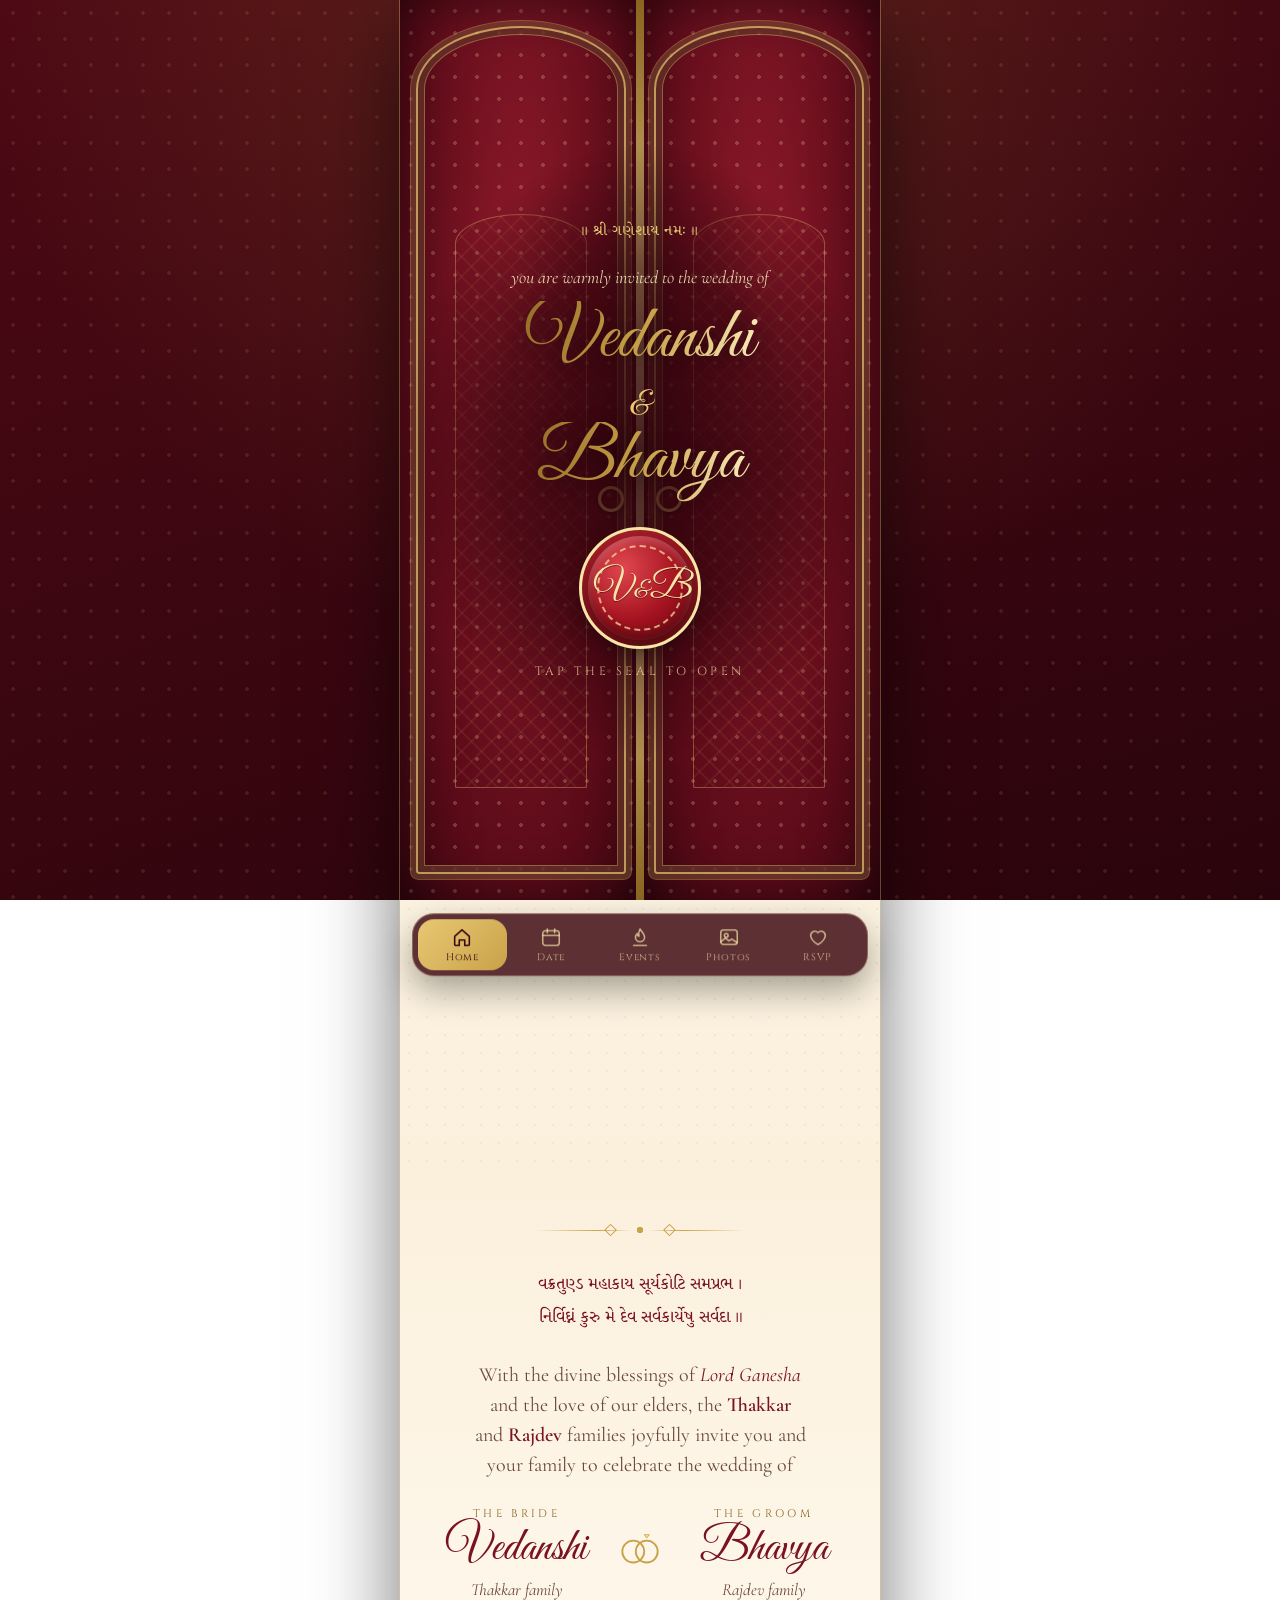
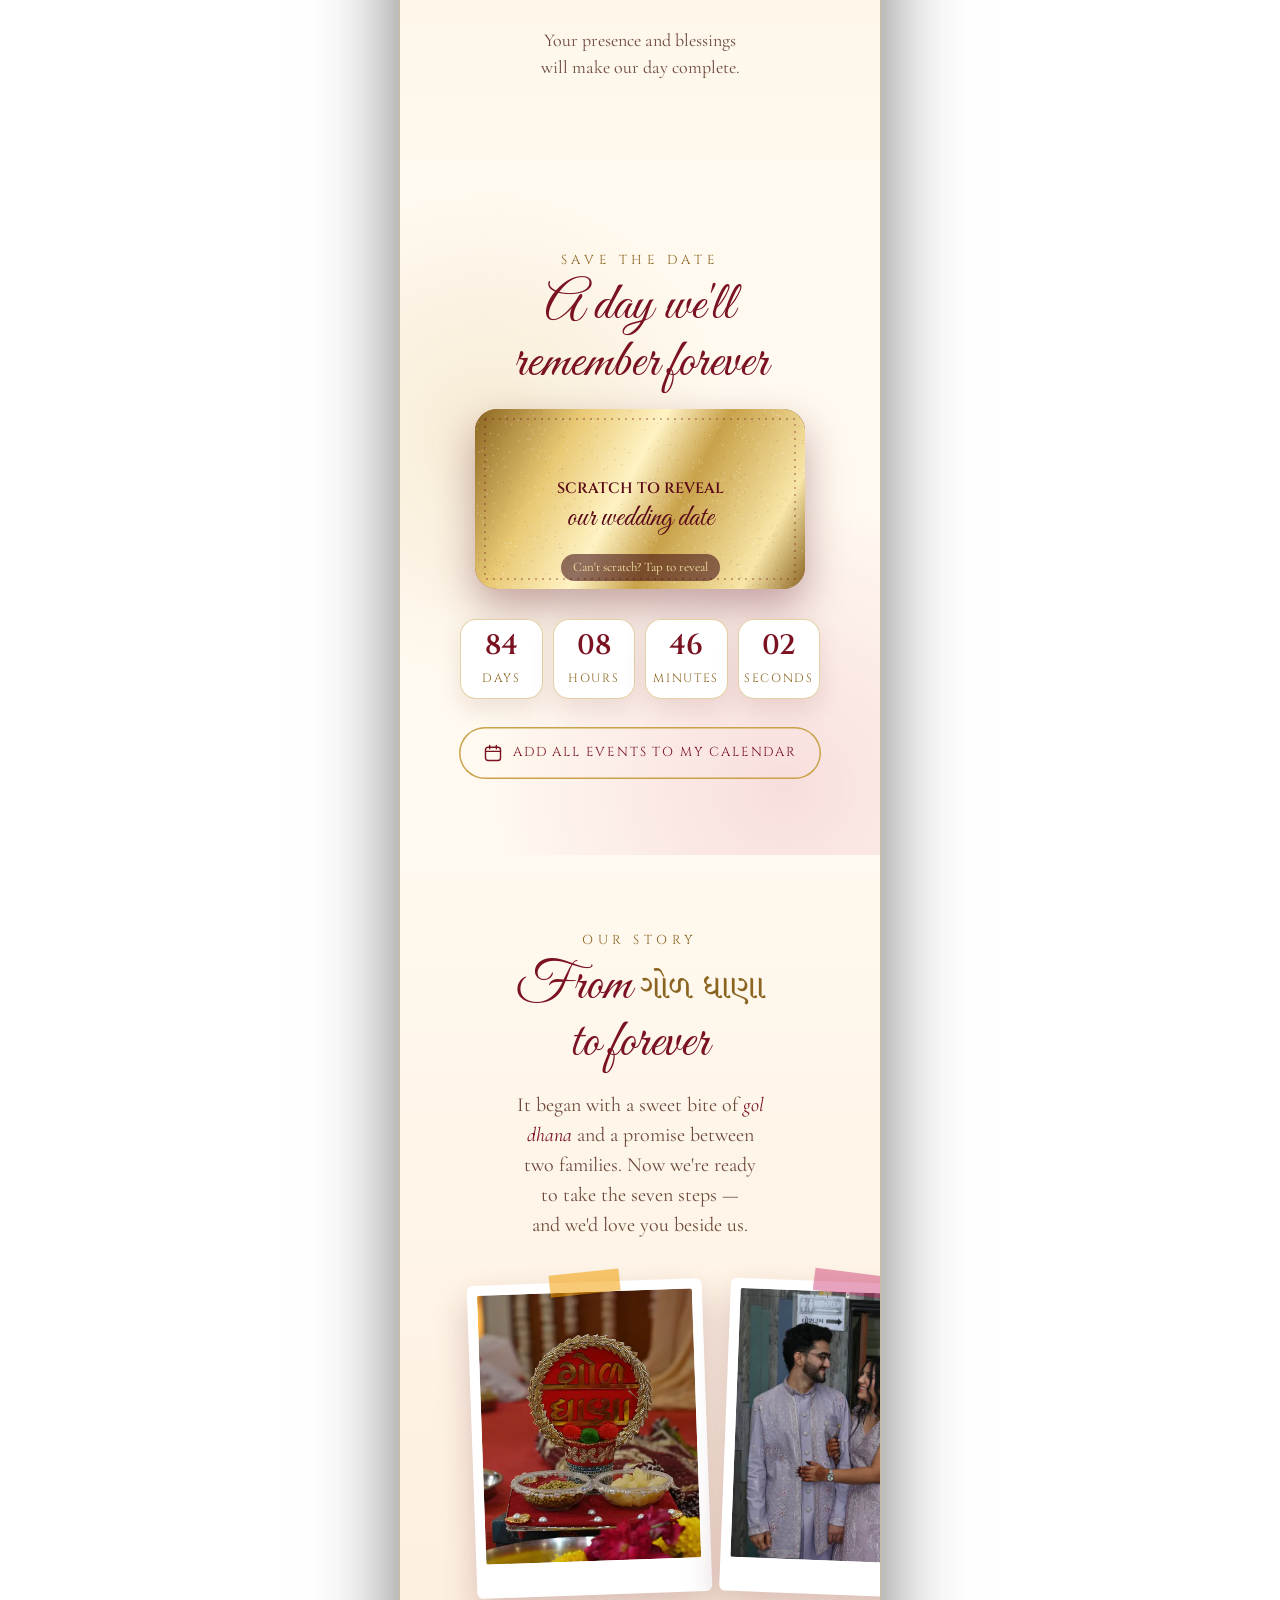
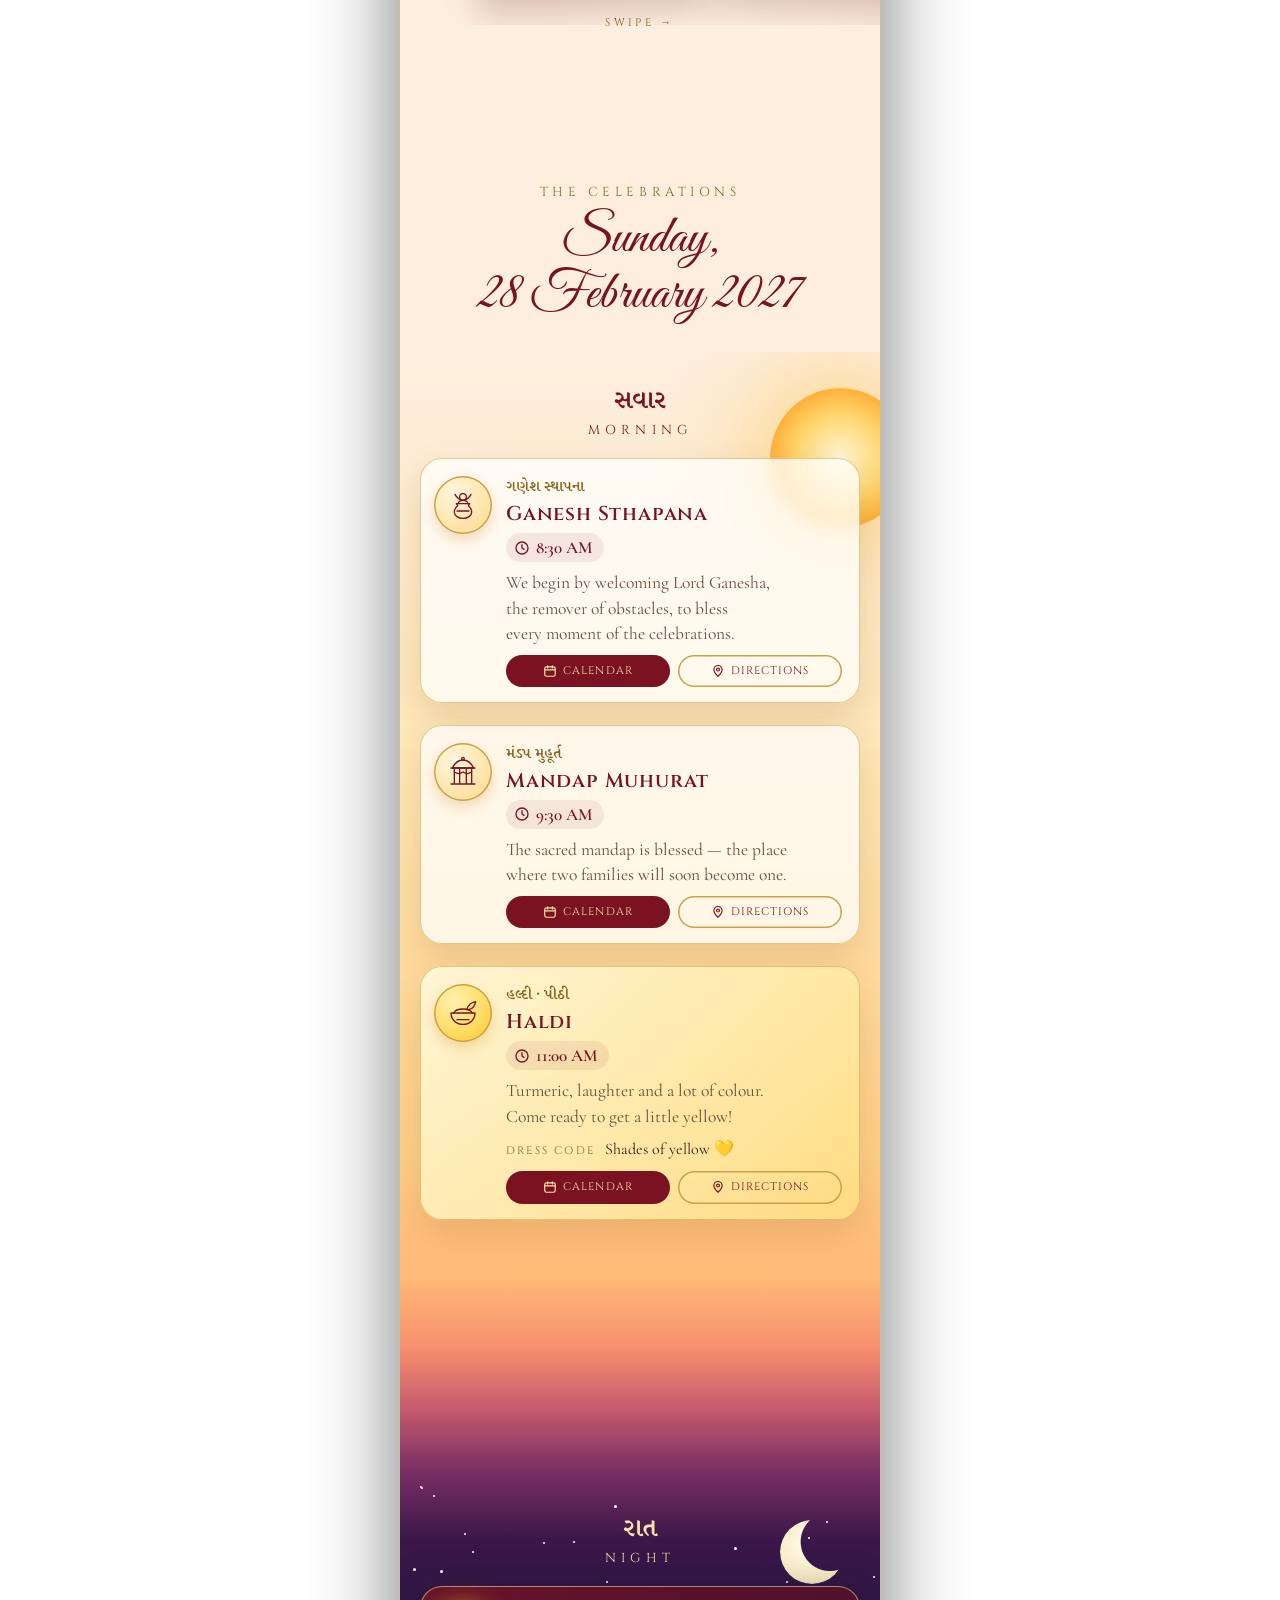
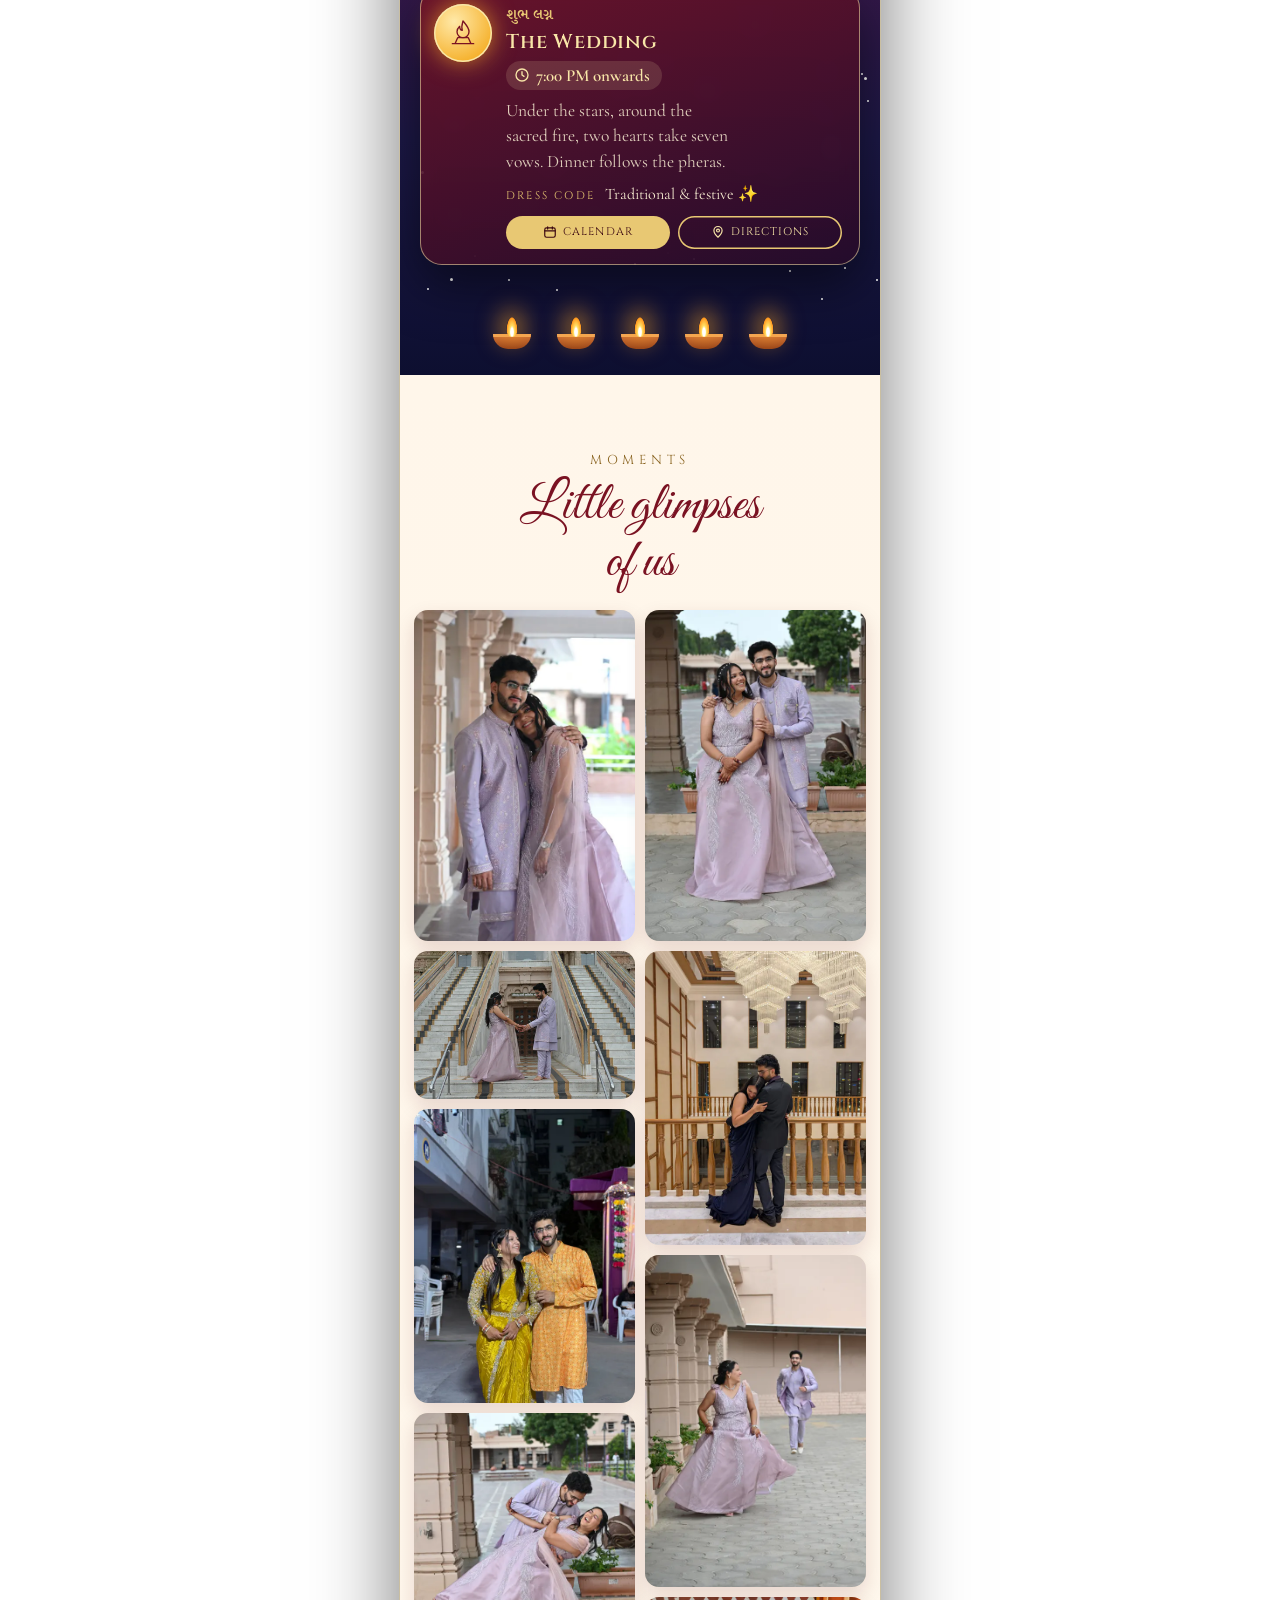
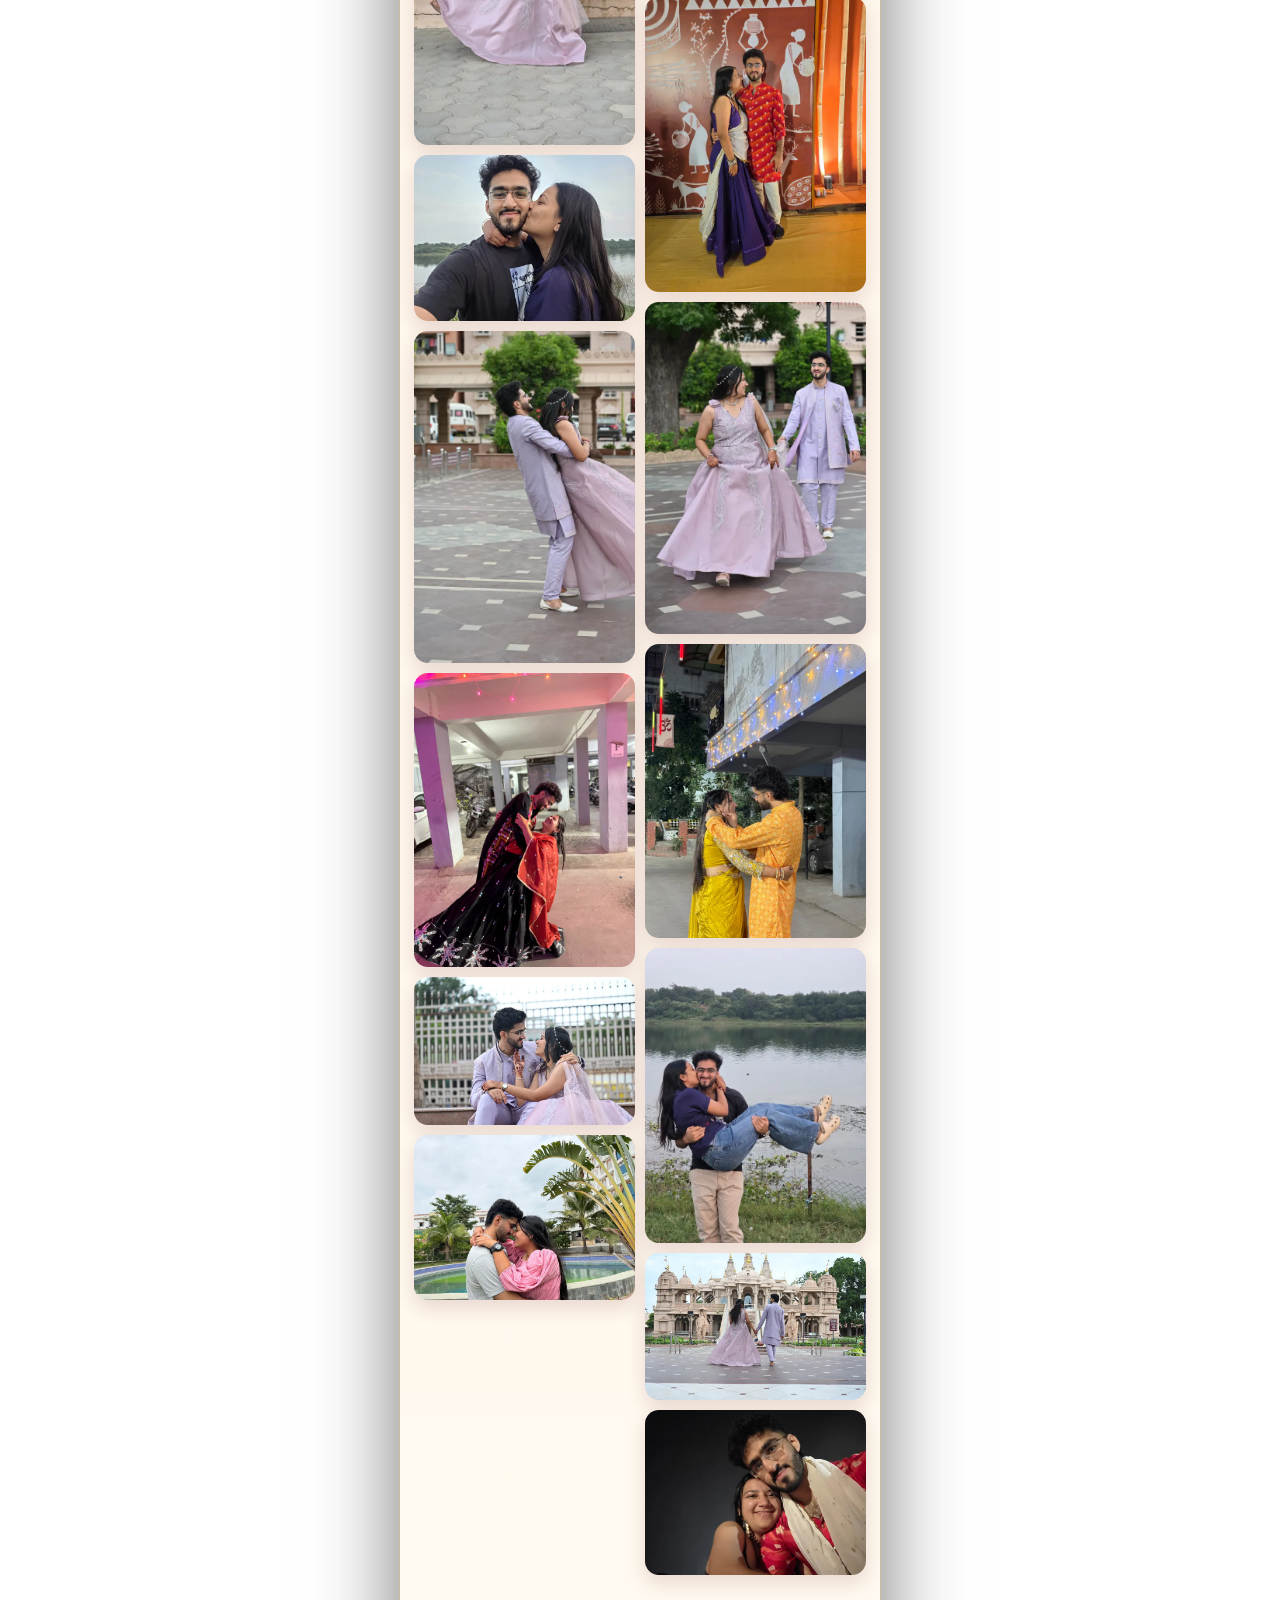
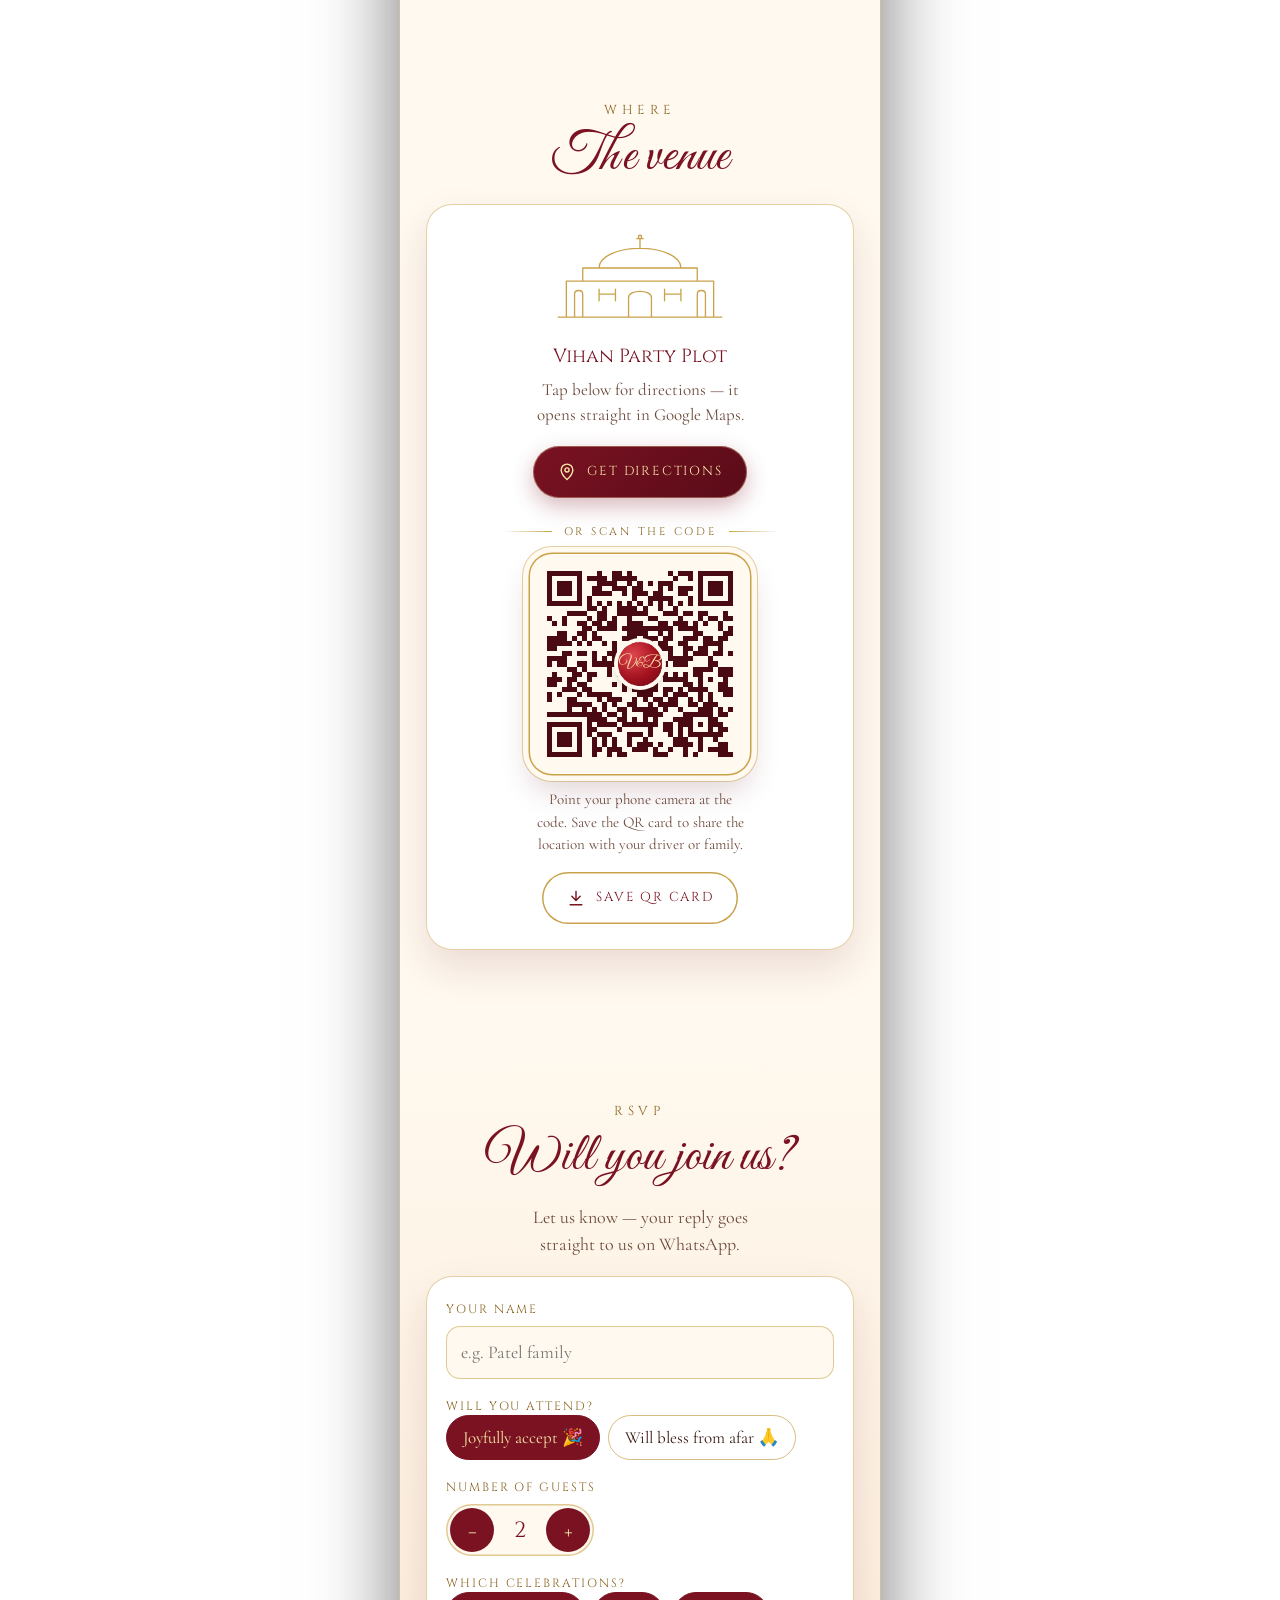
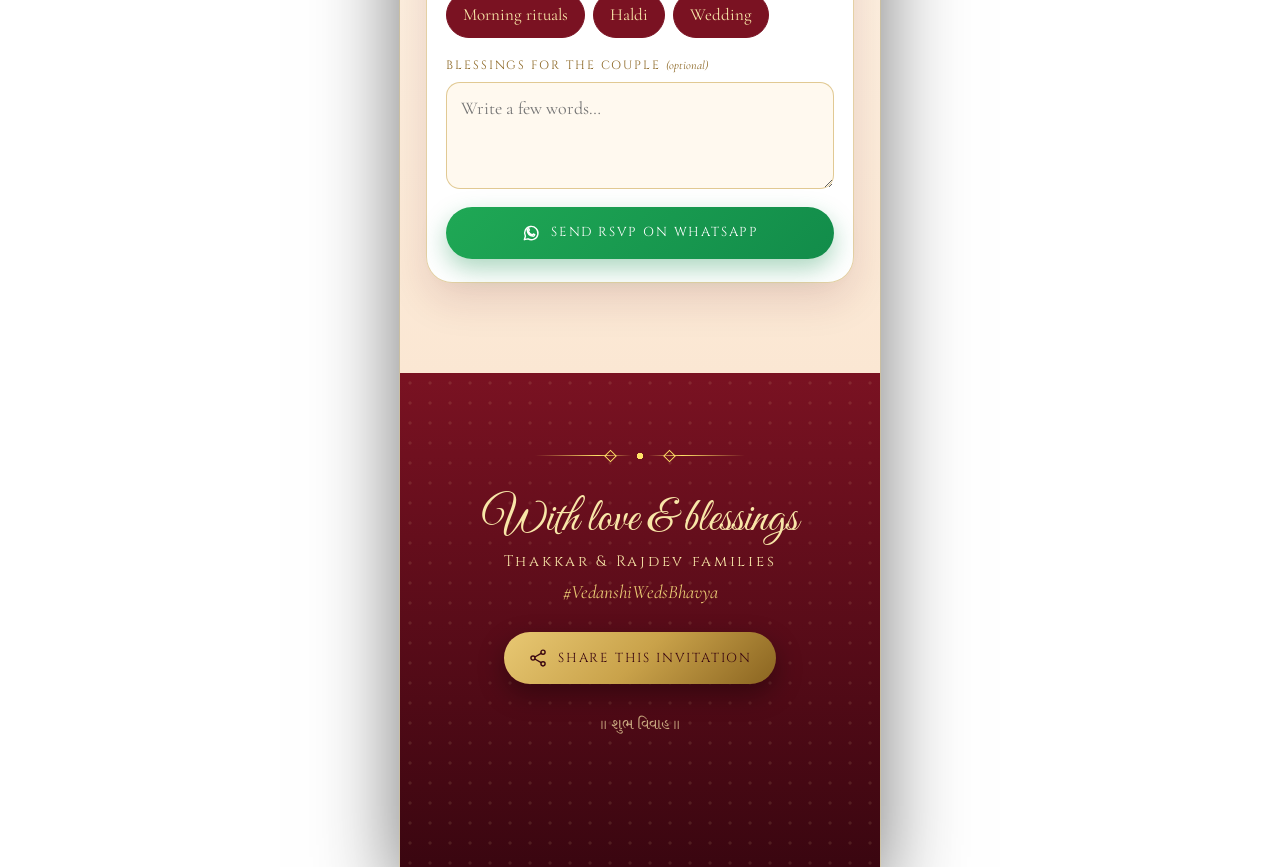
==== commit 562905a3: "Add venue: Vihan Party Plot with directions and QR code Venue card now links to Google Maps, shows a" ====
--- a/docs/index.html
+++ b/docs/index.html
@@ -183,7 +183,7 @@
             <h4>Ganesh Sthapana</h4>
             <p class="ev-time"><svg viewBox="0 0 24 24" aria-hidden="true"><circle cx="12" cy="12" r="9"/><path d="M12 7v5l3 2"/></svg>8:30 AM</p>
             <p class="ev-desc">We begin by welcoming Lord Ganesha, the remover of obstacles, to bless every moment of the celebrations.</p>
-            <div class="ev-actions"><button type="button" class="chip" data-cal>Add to calendar</button></div>
+            <div class="ev-actions"><button type="button" class="chip" data-cal aria-label="Add to calendar"><svg viewBox="0 0 24 24" aria-hidden="true"><rect x="3" y="5" width="18" height="16" rx="3"/><path d="M3 10h18M8 3v4M16 3v4"/></svg>Calendar</button></div>
           </div>
         </li>
 
@@ -198,7 +198,7 @@
             <h4>Mandap Muhurat</h4>
             <p class="ev-time"><svg viewBox="0 0 24 24" aria-hidden="true"><circle cx="12" cy="12" r="9"/><path d="M12 7v5l3 2"/></svg>9:30 AM</p>
             <p class="ev-desc">The sacred mandap is blessed — the place where two families will soon become one.</p>
-            <div class="ev-actions"><button type="button" class="chip" data-cal>Add to calendar</button></div>
+            <div class="ev-actions"><button type="button" class="chip" data-cal aria-label="Add to calendar"><svg viewBox="0 0 24 24" aria-hidden="true"><rect x="3" y="5" width="18" height="16" rx="3"/><path d="M3 10h18M8 3v4M16 3v4"/></svg>Calendar</button></div>
           </div>
         </li>
 
@@ -214,7 +214,7 @@
             <p class="ev-time"><svg viewBox="0 0 24 24" aria-hidden="true"><circle cx="12" cy="12" r="9"/><path d="M12 7v5l3 2"/></svg>11:00 AM</p>
             <p class="ev-desc">Turmeric, laughter and a lot of colour. Come ready to get a little yellow!</p>
             <p class="dress"><span>Dress code</span> Shades of yellow&nbsp;💛</p>
-            <div class="ev-actions"><button type="button" class="chip" data-cal>Add to calendar</button></div>
+            <div class="ev-actions"><button type="button" class="chip" data-cal aria-label="Add to calendar"><svg viewBox="0 0 24 24" aria-hidden="true"><rect x="3" y="5" width="18" height="16" rx="3"/><path d="M3 10h18M8 3v4M16 3v4"/></svg>Calendar</button></div>
           </div>
         </li>
       </ol>
@@ -243,7 +243,7 @@
             <p class="ev-time"><svg viewBox="0 0 24 24" aria-hidden="true"><circle cx="12" cy="12" r="9"/><path d="M12 7v5l3 2"/></svg>7:00 PM onwards</p>
             <p class="ev-desc">Under the stars, around the sacred fire, two hearts take seven vows. Dinner follows the pheras.</p>
             <p class="dress"><span>Dress code</span> Traditional &amp; festive&nbsp;✨</p>
-            <div class="ev-actions"><button type="button" class="chip" data-cal>Add to calendar</button></div>
+            <div class="ev-actions"><button type="button" class="chip" data-cal aria-label="Add to calendar"><svg viewBox="0 0 24 24" aria-hidden="true"><rect x="3" y="5" width="18" height="16" rx="3"/><path d="M3 10h18M8 3v4M16 3v4"/></svg>Calendar</button></div>
           </div>
         </li>
       </ol>
@@ -272,6 +272,19 @@
         <svg viewBox="0 0 24 24" aria-hidden="true"><path d="M12 21s-7-6.2-7-11.5A7 7 0 0 1 19 9.5C19 14.8 12 21 12 21z"/><circle cx="12" cy="9.5" r="2.5"/></svg>
         Get directions
       </a>
+
+      <div class="venue-qr" id="venueQr" hidden>
+        <p class="qr-label"><i></i>or scan the code<i></i></p>
+        <figure class="qr">
+          <img src="img/venue-qr.svg" alt="QR code that opens the venue location in Google Maps" width="220" height="220" loading="lazy">
+          <span class="qr-seal" aria-hidden="true">V<i>&amp;</i>B</span>
+        </figure>
+        <p class="qr-hint">Point your phone camera at the code. Save the QR card to share the location with your driver or family.</p>
+        <a class="btn ghost" href="img/venue-qr-card.png" download="Vedanshi-Bhavya-venue-QR.png">
+          <svg viewBox="0 0 24 24" aria-hidden="true"><path d="M12 4v11M7 10l5 5 5-5M5 20h14"/></svg>
+          Save QR card
+        </a>
+      </div>
     </div>
   </section>
 
--- a/docs/style.css
+++ b/docs/style.css
@@ -565,8 +565,12 @@
 .ev-desc { margin: 0 0 8px; font-size: 17.5px; color: var(--ink-soft); line-height: 1.45; }
 .dress { margin: 0 0 10px; font-size: 16px; }
 .dress span { font-family: var(--caps); font-size: 11px; letter-spacing: .2em; text-transform: uppercase; color: var(--gold-deep); margin-right: 6px; }
-.ev-actions { display: flex; gap: 8px; flex-wrap: wrap; }
-.chip { border: 0; padding: 8px 16px; border-radius: 99px; background: var(--maroon); color: var(--gold-light); font-family: var(--caps); font-size: 11px; letter-spacing: .14em; text-transform: uppercase; }
+.ev-actions { display: grid; grid-template-columns: repeat(auto-fit, minmax(112px, 1fr)); gap: 8px; }
+.ev-actions .chip { justify-content: center; padding-inline: 8px; letter-spacing: .1em; white-space: nowrap; }
+.chip { border: 0; padding: 8px 13px; display: inline-flex; align-items: center; gap: 6px; border-radius: 99px; background: var(--maroon); color: var(--gold-light); font-family: var(--caps); font-size: 11px; letter-spacing: .14em; text-transform: uppercase; }
+.chip.ghost { background: transparent; color: var(--maroon); box-shadow: inset 0 0 0 1.5px var(--gold); text-decoration: none; display: inline-flex; align-items: center; }
+.wedding .chip.ghost { background: transparent; color: var(--gold-light); box-shadow: inset 0 0 0 1.5px var(--gold-2); }
+.chip svg { width: 14px; height: 14px; fill: none; stroke: currentColor; stroke-width: 2; stroke-linecap: round; stroke-linejoin: round; }
 .event.haldi { background: linear-gradient(135deg, rgba(255, 249, 220, .9), rgba(255, 224, 130, .8)); }
 .event.haldi .ev-icon { background: radial-gradient(circle at 35% 30%, #fff3b0, #ffc928); }
 
@@ -659,7 +663,31 @@
 }
 .palace { width: 180px; margin: 0 auto 12px; fill: none; stroke: var(--gold); stroke-width: 1.6; stroke-linecap: round; stroke-linejoin: round; }
 .venue-name { font-family: var(--caps); font-size: 19px; color: var(--maroon); margin: 0 0 6px; }
-.venue-addr { margin: 0 0 18px; color: var(--ink-soft); font-size: 17px; }
+.venue-addr { margin: 0 0 18px; color: var(--ink-soft); font-size: 17px; text-wrap: balance; }
+.venue-qr { margin-top: 26px; }
+.venue-qr[hidden] { display: none; }
+.qr-label { display: flex; align-items: center; justify-content: center; gap: 12px; margin: 0 0 14px; font-family: var(--caps); font-size: 11px; letter-spacing: .25em; text-transform: uppercase; color: var(--gold-deep); }
+.qr-label i { flex: 0 1 50px; height: 1px; background: linear-gradient(90deg, transparent, var(--gold)); }
+.qr-label i:last-child { transform: scaleX(-1); }
+.qr {
+  position: relative;
+  width: 220px; margin: 0 auto 14px;
+  padding: 12px;
+  border-radius: 22px;
+  background: var(--ivory);
+  box-shadow: 0 0 0 1.5px var(--gold), 0 0 0 7px var(--ivory), 0 0 0 8px rgba(201, 162, 74, .5), 0 16px 30px rgba(90, 11, 24, .18);
+}
+.qr img { width: 100%; height: auto; border-radius: 8px; image-rendering: pixelated; }
+.qr-seal { /* small wax seal over the centre — the code uses high error correction, so it still scans */
+  position: absolute; left: 50%; top: 50%; translate: -50% -50%;
+  width: 44px; height: 44px; border-radius: 50%;
+  display: flex; align-items: center; justify-content: center; white-space: nowrap;
+  font-family: var(--script); font-size: 17px; color: var(--gold-light);
+  background: radial-gradient(circle at 34% 30%, #e0464f, #a3121f 55%, #6a0812);
+  box-shadow: 0 0 0 4px var(--ivory), 0 3px 8px rgba(0, 0, 0, .3);
+}
+.qr-seal i { font-style: normal; font-size: .7em; }
+.qr-hint { margin: 0 auto 16px; font-size: 15px; color: var(--ink-soft); max-width: 30ch; }
 
 /* =========================================================
    RSVP
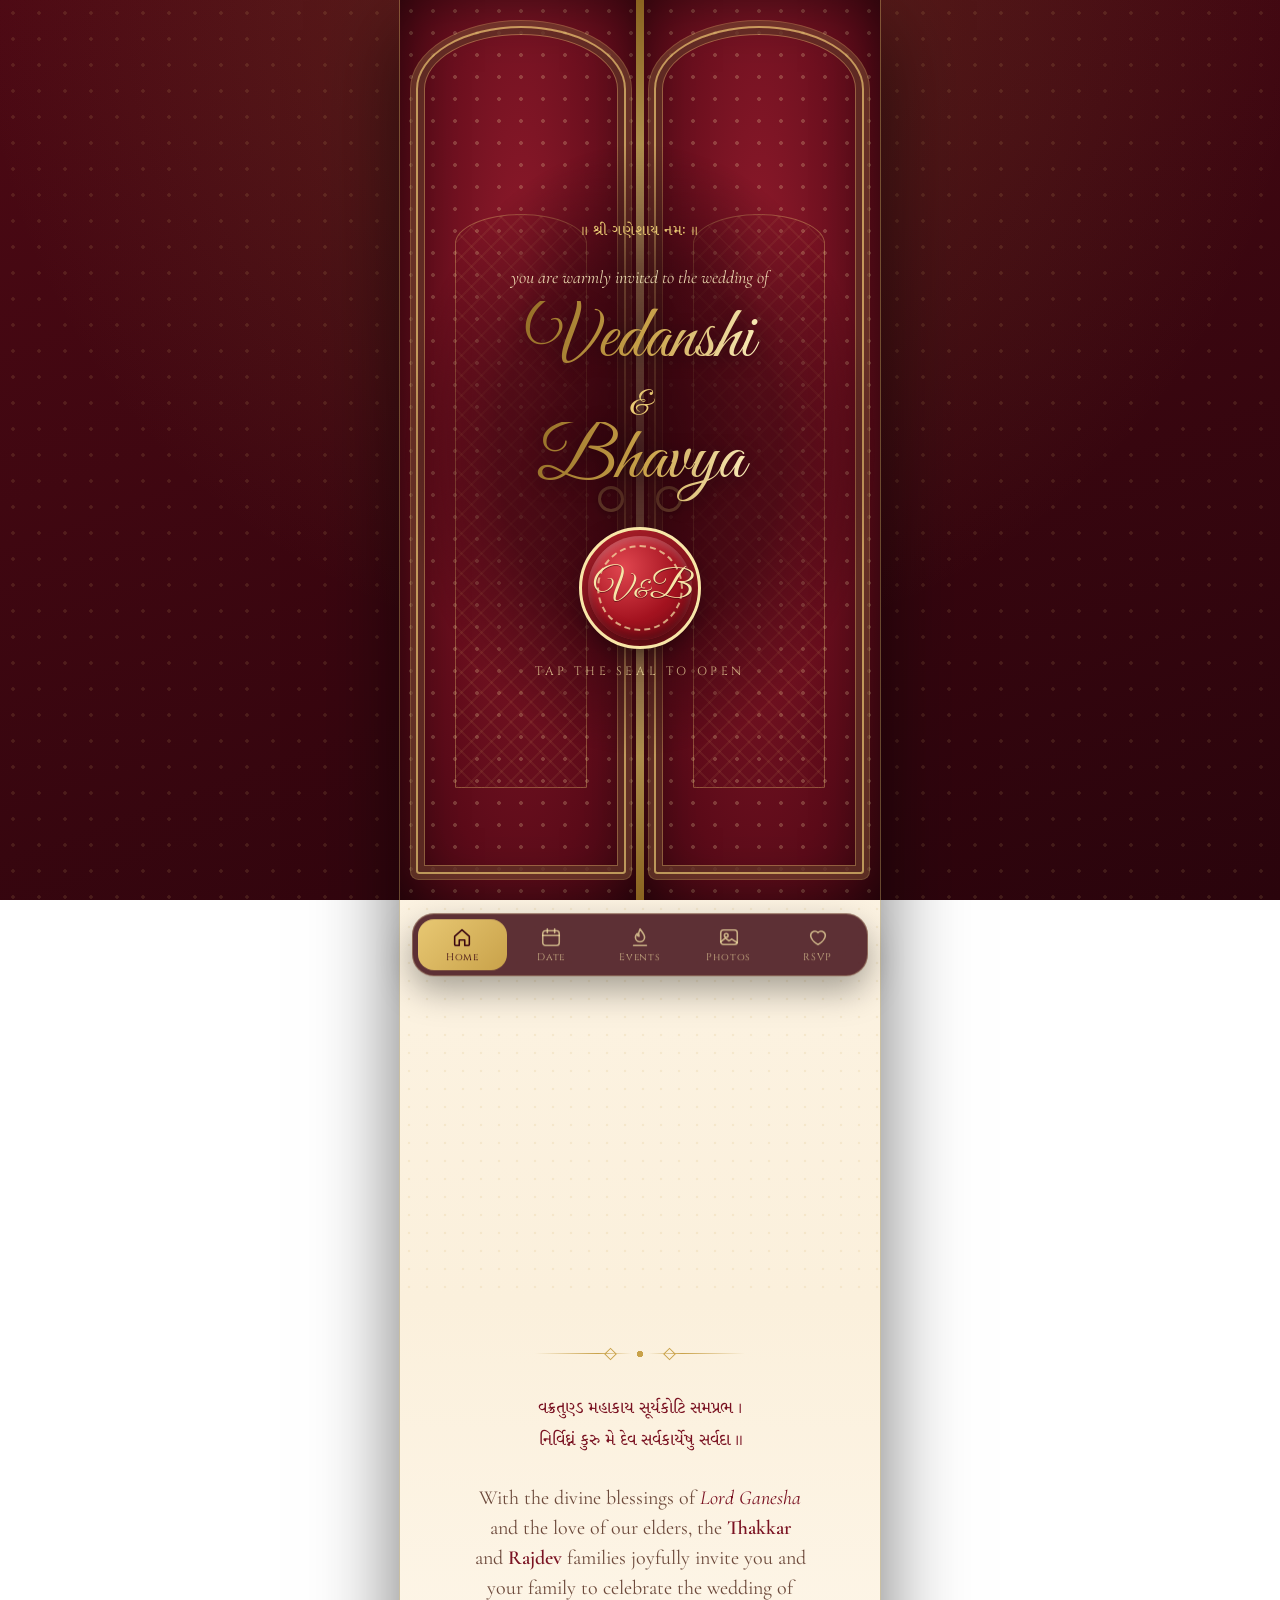
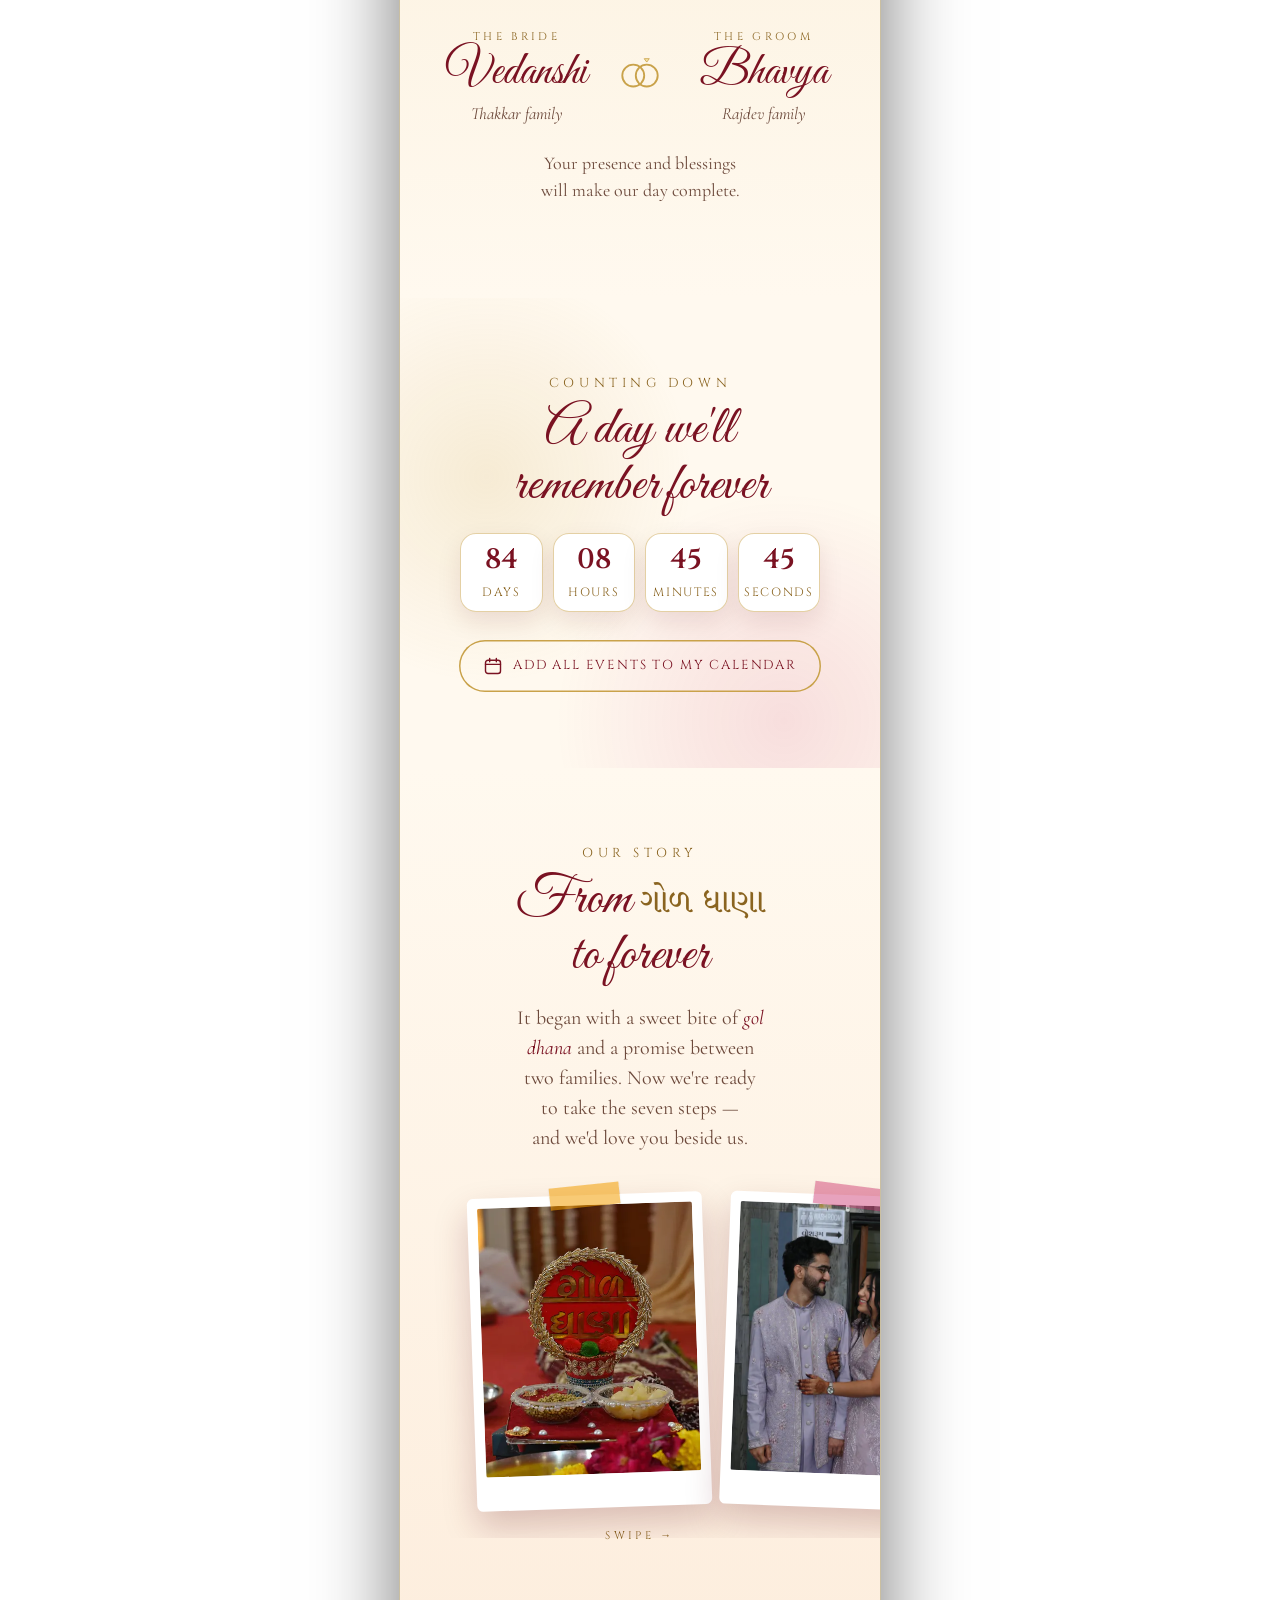
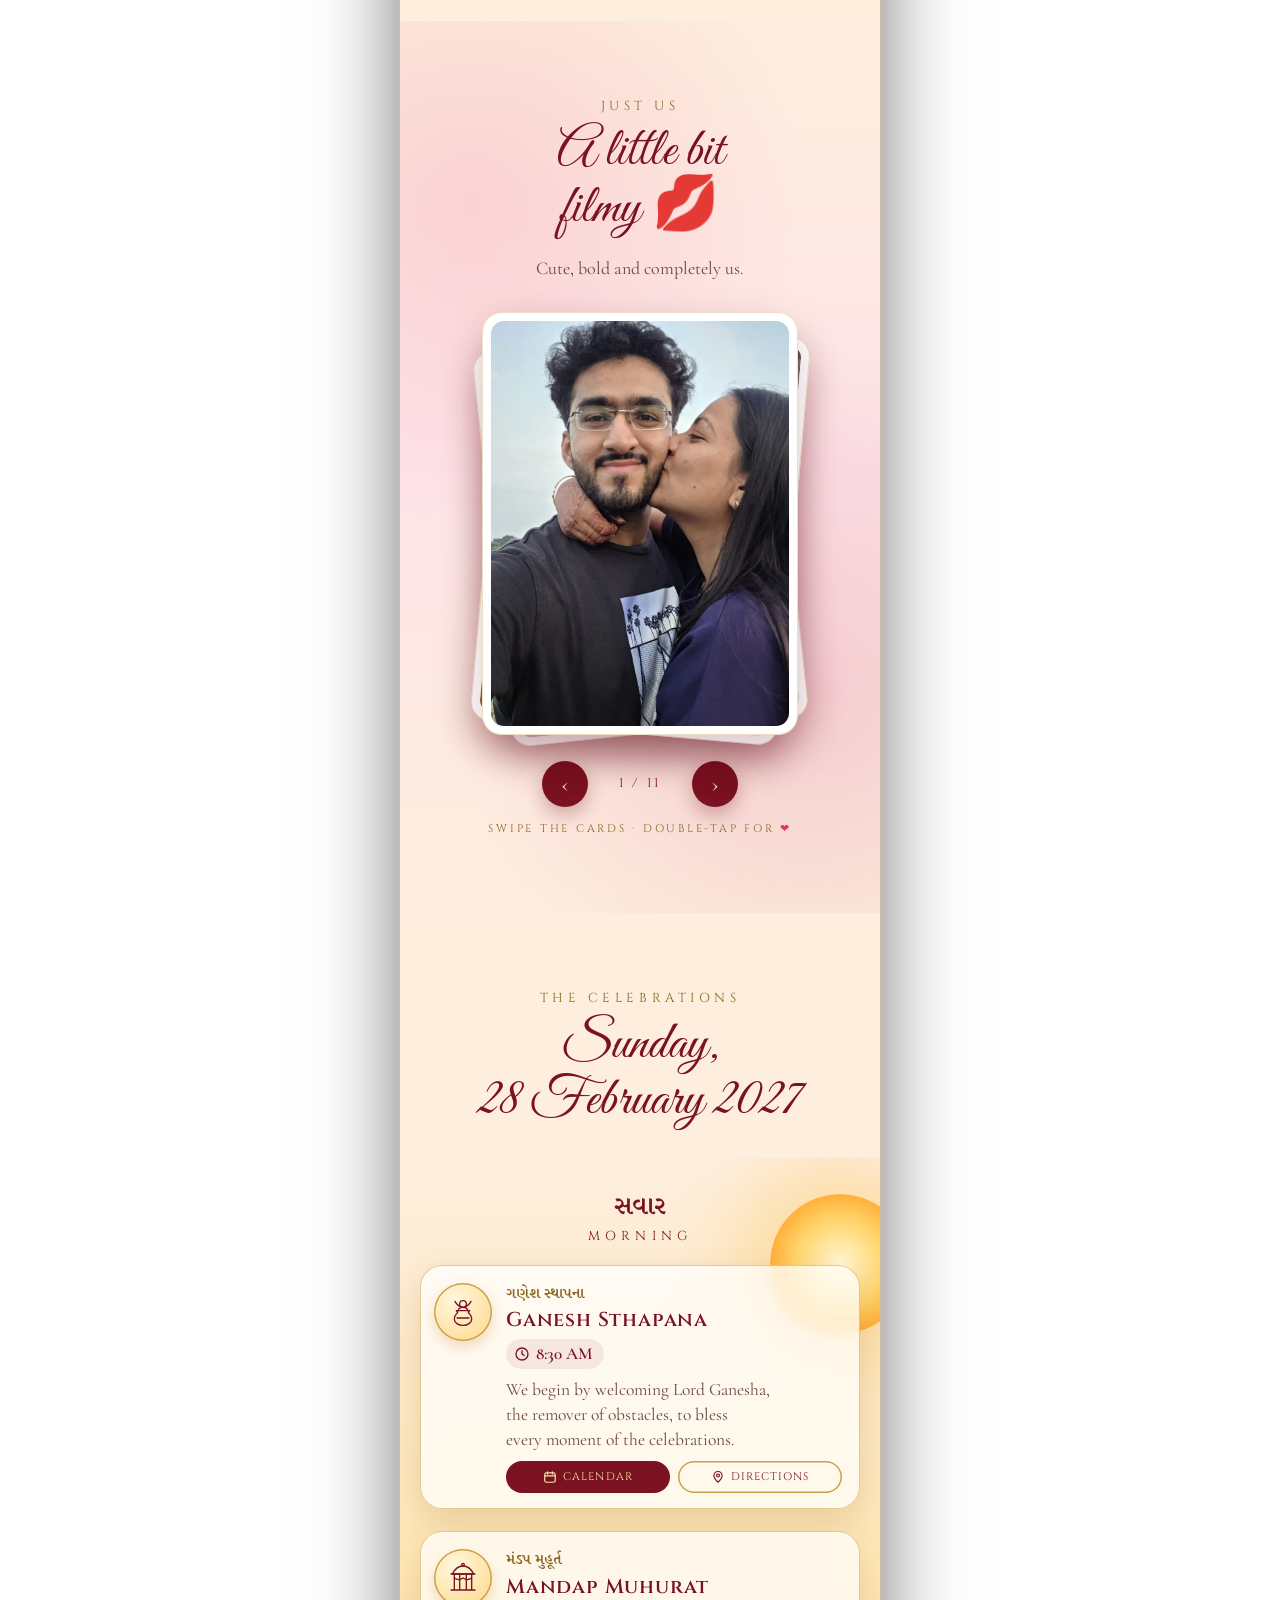
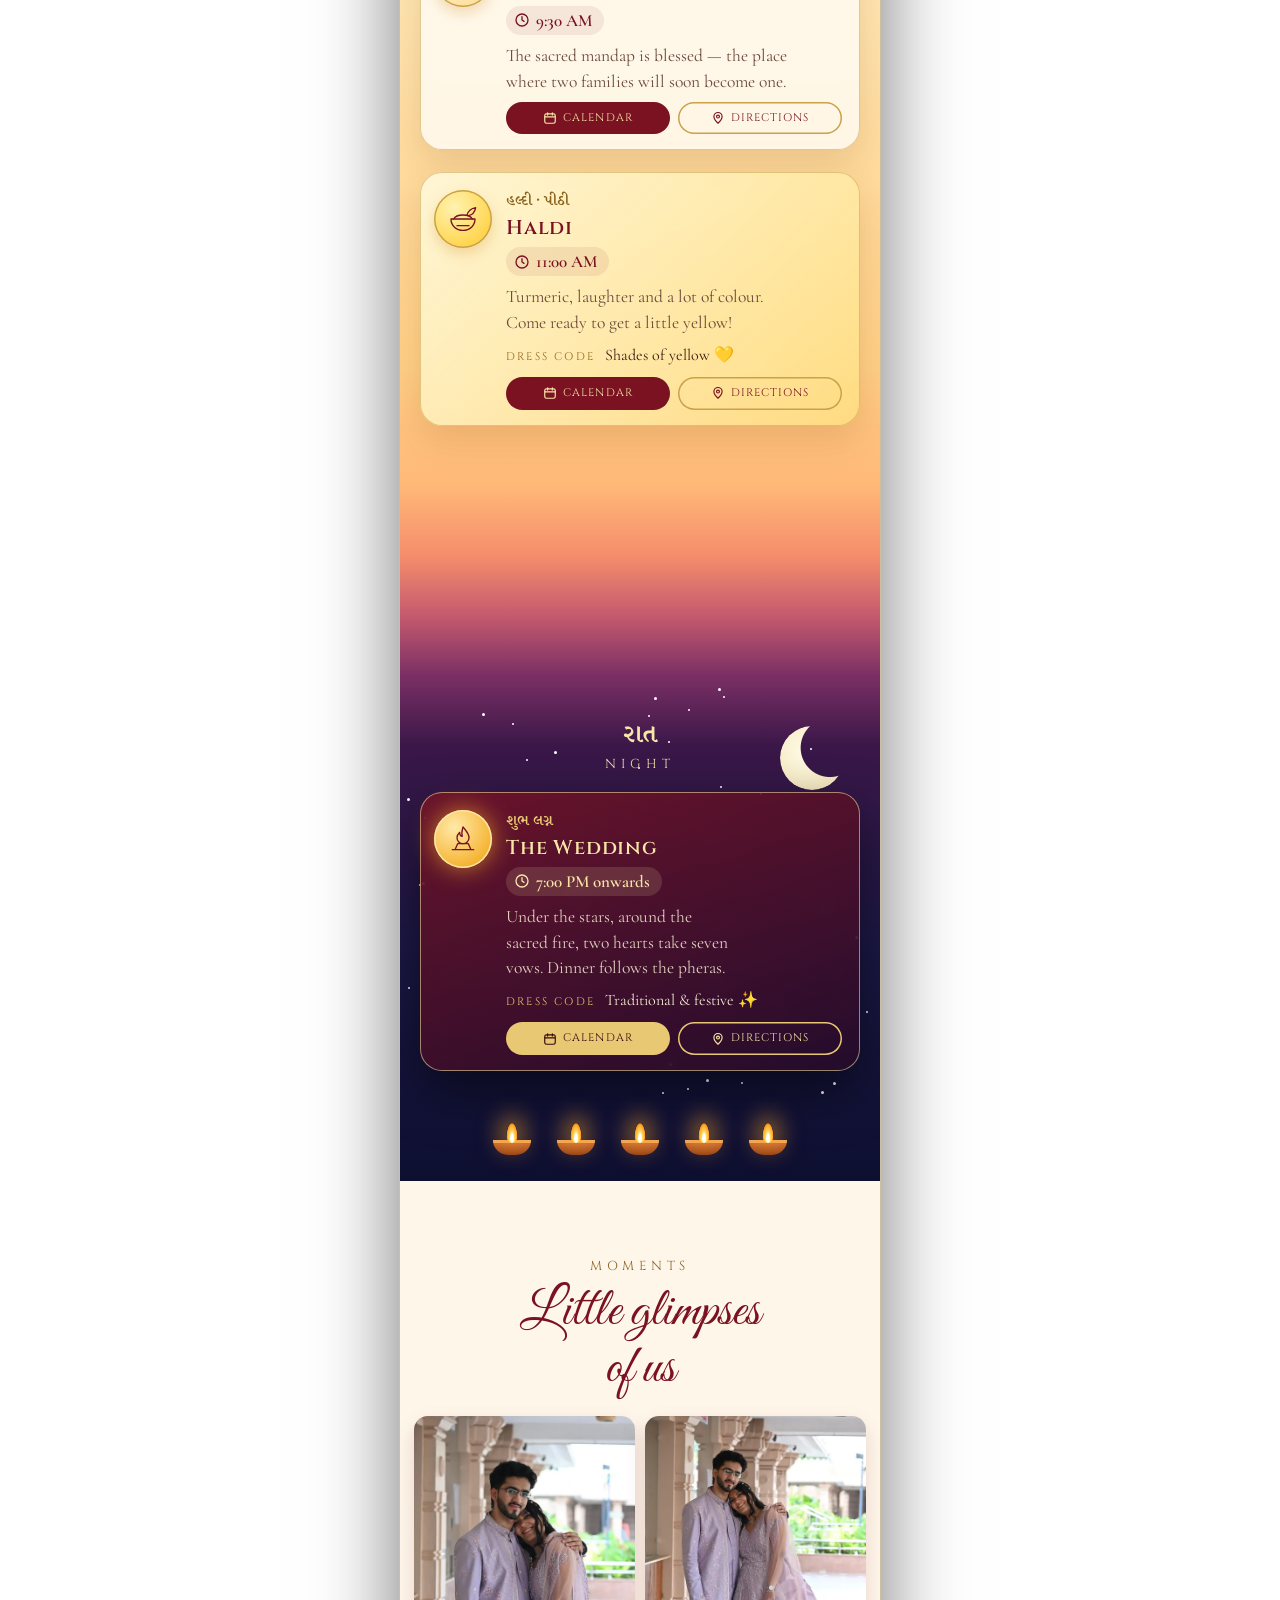
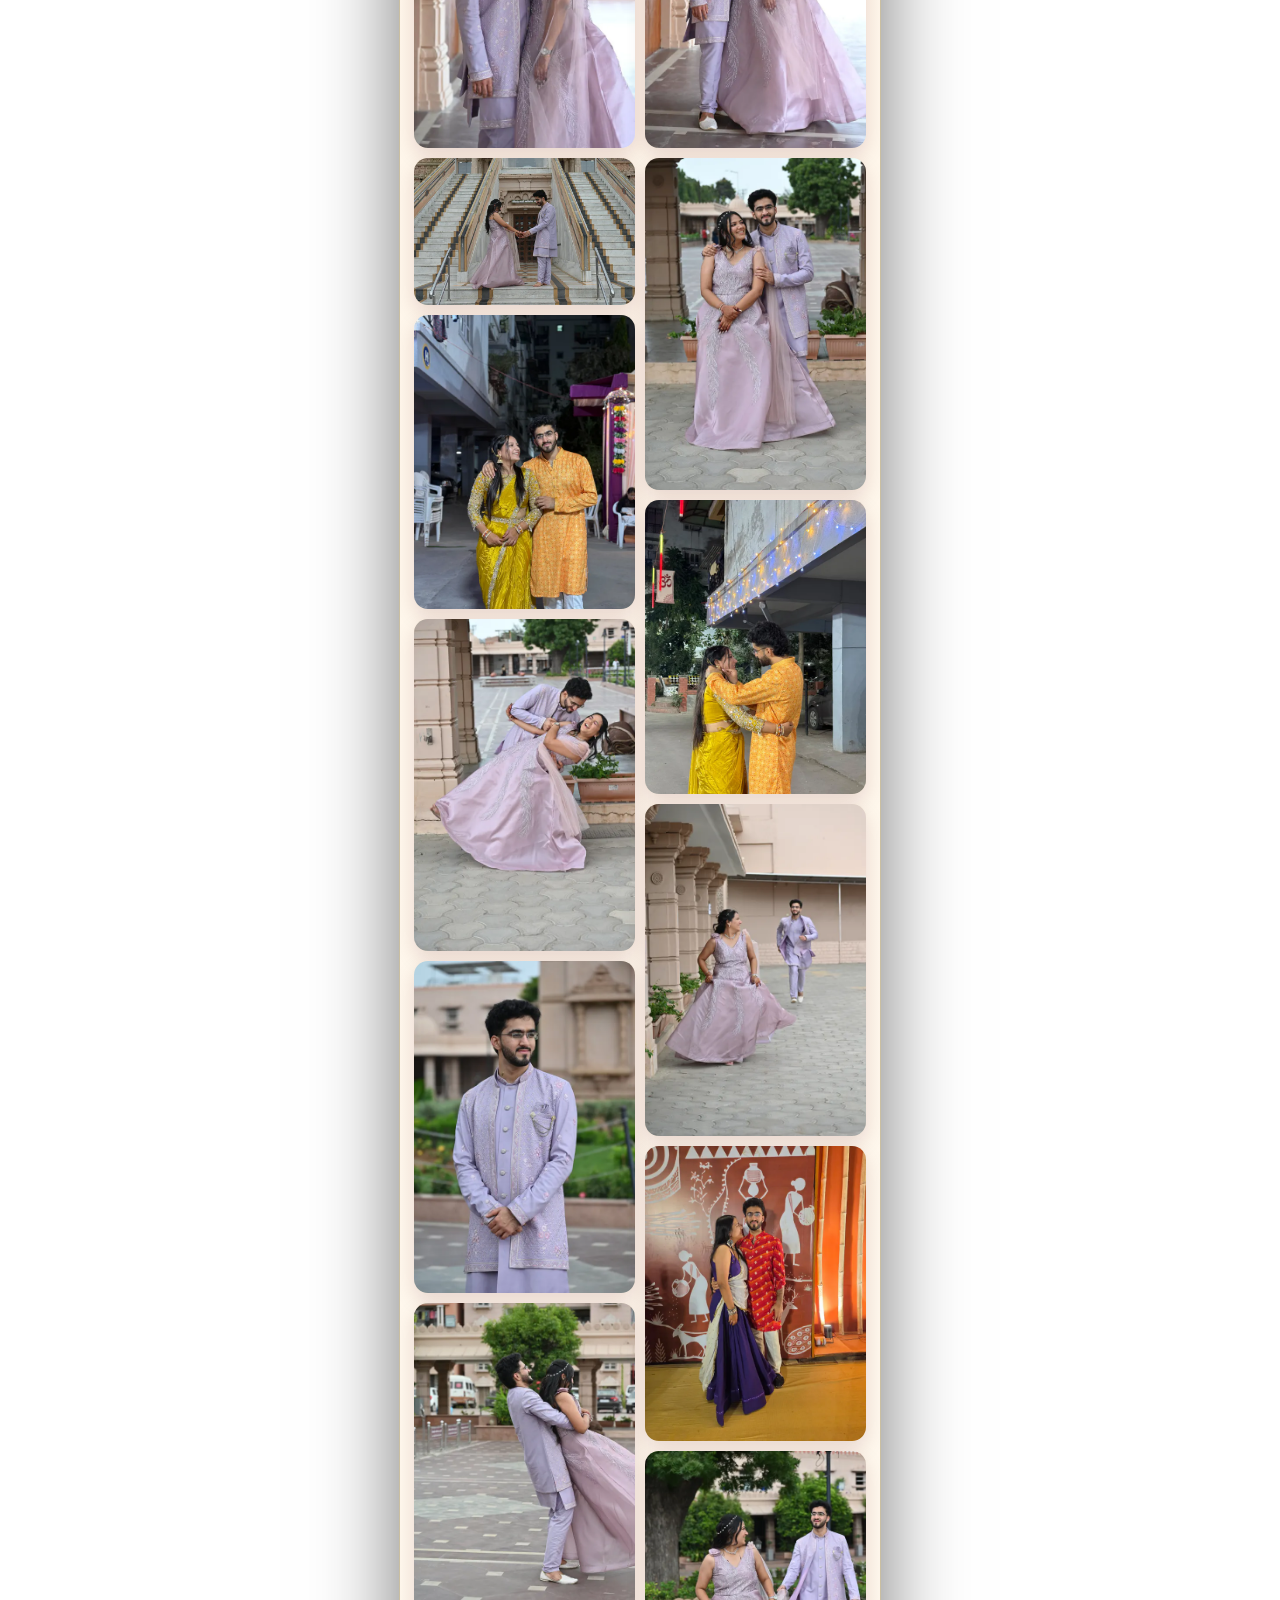
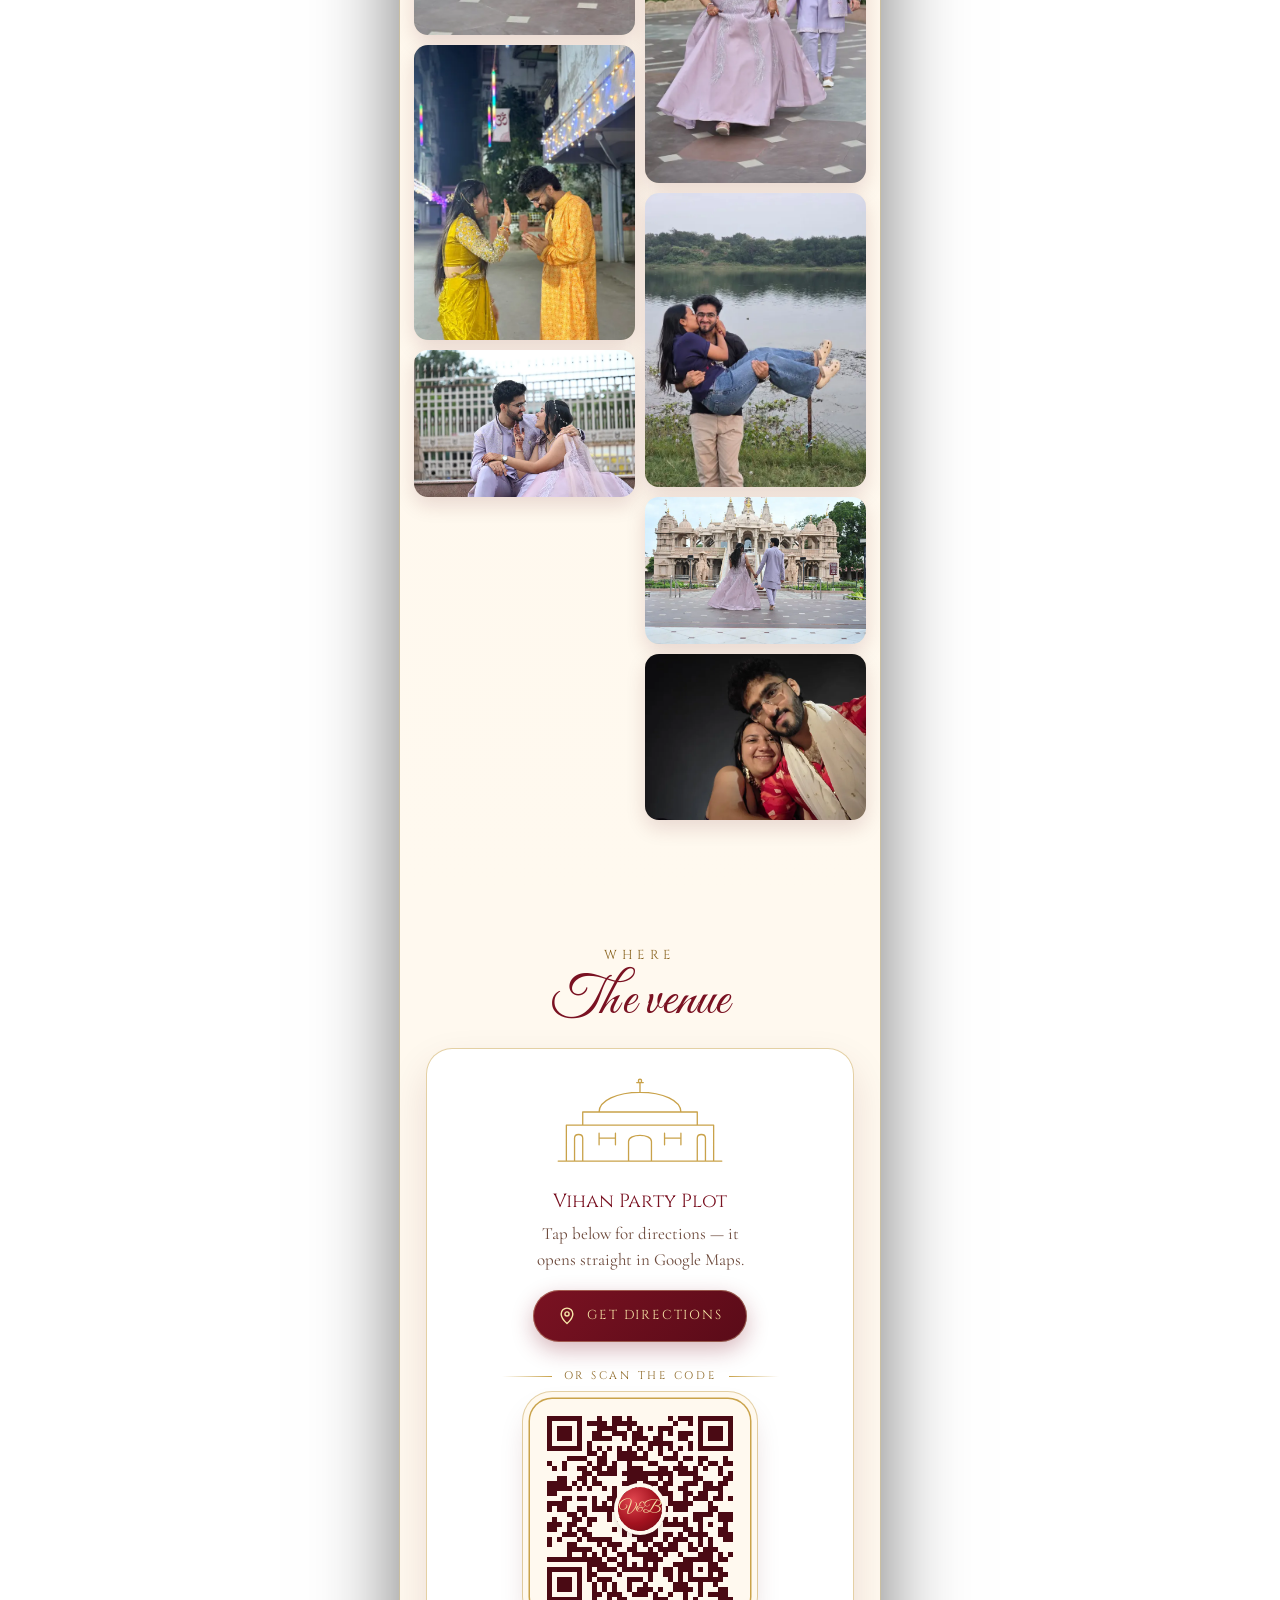
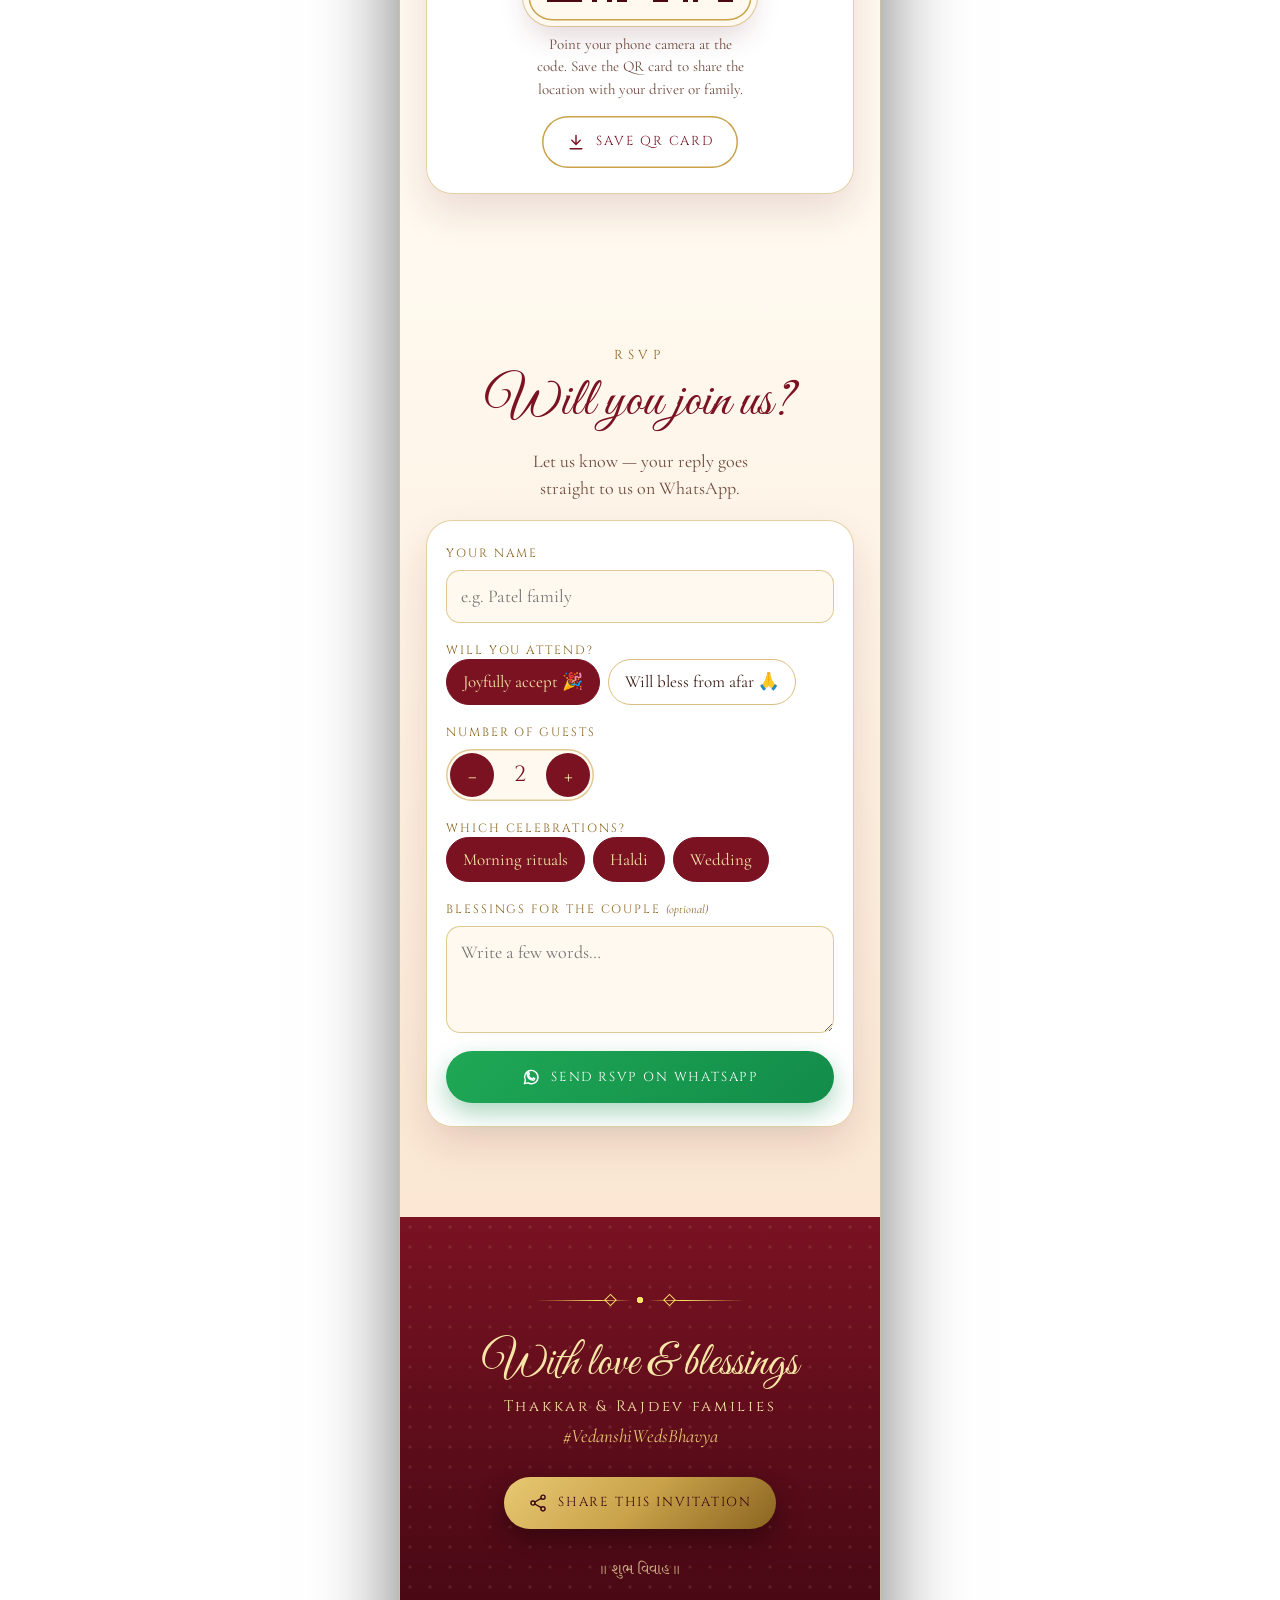
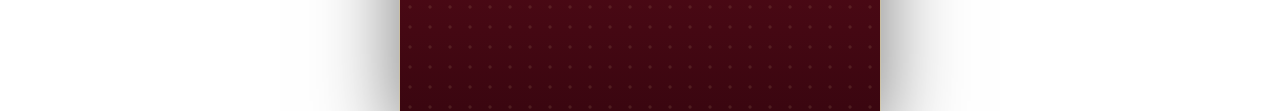
==== commit ba369f98: "Reveal the date only on the scratch card; new hero photo and swipe deck - The date strip on the firs" ====
--- a/docs/index.html
+++ b/docs/index.html
@@ -69,13 +69,16 @@
         <span class="arch-glow" aria-hidden="true"></span>
       </figure>
 
-      <div class="date-strip enter" style="--d:1.6s">
-        <p class="ds-month">February</p>
-        <div class="ds-row">
-          <span class="ds-side">Sunday</span>
-          <span class="ds-day">28</span>
-          <span class="ds-side">2027</span>
+      <!-- the date is only revealed here, by scratching the gold foil -->
+      <p class="save-kicker enter" style="--d:1.55s"><i></i>save the date<i></i></p>
+      <div class="scratch enter" style="--d:1.65s" id="scratch">
+        <div class="scratch-under" aria-live="polite">
+          <span class="su-day">Sunday</span>
+          <span class="su-date">28 <b>·</b> 02 <b>·</b> 2027</span>
+          <span class="su-sub">Morning rituals &amp; a night wedding</span>
         </div>
+        <canvas aria-hidden="true"></canvas>
+        <button type="button" class="scratch-skip" id="scratchSkip">Can't scratch? Tap to reveal</button>
       </div>
 
       <a class="scroll-cue enter" style="--d:1.9s" href="#invite" aria-label="Scroll to the invitation">
@@ -116,20 +119,10 @@
     <p class="lead small reveal">Your presence and blessings will make our day complete.</p>
   </section>
 
-  <!-- ============ SAVE THE DATE (scratch card) ============ -->
+  <!-- ============ COUNTDOWN ============ -->
   <section id="date" class="save">
-    <p class="eyebrow reveal">Save the date</p>
+    <p class="eyebrow reveal">Counting down</p>
     <h3 class="title reveal">A day we'll<br>remember forever</h3>
-
-    <div class="scratch reveal" id="scratch">
-      <div class="scratch-under" aria-live="polite">
-        <span class="su-day">Sunday</span>
-        <span class="su-date">28 <b>·</b> 02 <b>·</b> 2027</span>
-        <span class="su-sub">Morning rituals &amp; a night wedding</span>
-      </div>
-      <canvas aria-hidden="true"></canvas>
-      <button type="button" class="scratch-skip" id="scratchSkip">Can't scratch? Tap to reveal</button>
-    </div>
 
     <div class="countdown reveal" id="countdown" role="timer" aria-label="Countdown to the wedding">
       <div><b data-cd="d">--</b><span>Days</span></div>
@@ -153,6 +146,21 @@
     </p>
     <div class="reel" id="reel" aria-label="Photos of Vedanshi and Bhavya"></div>
     <p class="reel-hint" aria-hidden="true">swipe <i>→</i></p>
+  </section>
+
+  <!-- ============ US — swipeable photo deck ============ -->
+  <section id="us" class="us">
+    <div class="us-hearts" aria-hidden="true"><i></i><i></i><i></i><i></i><i></i><i></i></div>
+    <p class="eyebrow reveal">Just us</p>
+    <h3 class="title reveal">A little bit<br>filmy 💋</h3>
+    <p class="lead small reveal">Cute, bold and completely us.</p>
+    <div class="deck reveal" id="deck" role="region" aria-roledescription="photo stack" aria-label="Photos of Vedanshi and Bhavya. Swipe or use the arrows for the next one."></div>
+    <div class="deck-ctrl reveal">
+      <button type="button" id="deckPrev" aria-label="Previous photo">‹</button>
+      <span id="deckCount" aria-live="polite">1 / 1</span>
+      <button type="button" id="deckNext" aria-label="Next photo">›</button>
+    </div>
+    <p class="deck-hint" aria-hidden="true">swipe the cards · double-tap for <span>❤</span></p>
   </section>
 
   <!-- ============ EVENTS ============ -->
--- a/docs/style.css
+++ b/docs/style.css
@@ -360,18 +360,89 @@
   background: var(--cream);
   z-index: 1;
 }
-.arch-frame img { width: 100%; height: 100%; object-fit: cover; animation: kenburns 18s ease-in-out infinite alternate; }
-@keyframes kenburns { from { transform: scale(1.02); } to { transform: scale(1.12) translateY(-2%); } }
+.arch-frame img { width: 100%; height: 100%; object-fit: cover; transform-origin: 50% 78%; animation: kenburns 18s ease-in-out infinite alternate; }
+@keyframes kenburns { from { transform: scale(1.02); } to { transform: scale(1.1); } }
 .mandala { position: absolute; inset: -22% -26%; z-index: 0; opacity: .55; animation: spin 90s linear infinite; }
 .mandala svg { width: 100%; height: 100%; }
 @keyframes spin { to { rotate: 360deg; } }
 .arch-glow { position: absolute; inset: 10% -6% -4%; border-radius: 50%; background: radial-gradient(closest-side, rgba(242, 159, 5, .25), transparent); filter: blur(10px); z-index: -1; }
 
-.date-strip { margin: 6px auto 34px; color: var(--maroon); }
-.ds-month { font-family: var(--caps); letter-spacing: .5em; font-size: 15px; margin: 0 0 4px; padding-left: .5em; }
-.ds-row { display: flex; align-items: center; justify-content: center; gap: 16px; }
-.ds-side { font-family: var(--caps); font-size: 13px; letter-spacing: .3em; padding: 8px 4px 8px 8px; border-block: 1px solid var(--gold); min-width: 98px; text-transform: uppercase; }
-.ds-day { font-family: var(--caps); font-weight: 600; font-size: 62px; line-height: 1; color: var(--maroon); }
+.save-kicker {
+  display: flex; align-items: center; justify-content: center; gap: 12px;
+  margin: 0 0 12px;
+  font-family: var(--caps); font-size: 12px; letter-spacing: .35em; text-transform: uppercase; color: var(--gold-deep);
+}
+.save-kicker i { width: 42px; height: 1px; background: linear-gradient(90deg, transparent, var(--gold)); }
+.save-kicker i:last-child { transform: scaleX(-1); }
+.hero .scratch { margin: 0 auto 36px; }
+
+/* =========================================================
+   US — swipeable photo deck
+   ========================================================= */
+.us {
+  overflow: hidden;
+  background:
+    radial-gradient(circle at 15% 20%, rgba(240, 98, 146, .18), transparent 40%),
+    radial-gradient(circle at 85% 75%, rgba(194, 24, 91, .14), transparent 45%),
+    linear-gradient(180deg, #fdeede, #fde4e8 50%, #fdeede);
+}
+.us-hearts { position: absolute; inset: 0; pointer-events: none; }
+.us-hearts i { position: absolute; bottom: -30px; font-style: normal; color: rgba(214, 51, 108, .22); animation: heartRise 14s linear infinite; }
+.us-hearts i::before { content: "❤"; }
+.us-hearts i:nth-child(1) { left: 8%; font-size: 22px; animation-delay: -2s; }
+.us-hearts i:nth-child(2) { left: 24%; font-size: 14px; animation-delay: -9s; animation-duration: 18s; }
+.us-hearts i:nth-child(3) { left: 45%; font-size: 26px; animation-delay: -5s; animation-duration: 16s; }
+.us-hearts i:nth-child(4) { left: 66%; font-size: 16px; animation-delay: -12s; }
+.us-hearts i:nth-child(5) { left: 82%; font-size: 24px; animation-delay: -7s; animation-duration: 20s; }
+.us-hearts i:nth-child(6) { left: 93%; font-size: 13px; animation-delay: -1s; animation-duration: 15s; }
+@keyframes heartRise {
+  0% { transform: translateY(0) rotate(-10deg); opacity: 0; }
+  10% { opacity: 1; }
+  50% { transform: translate(18px, -60vh) rotate(10deg); }
+  100% { transform: translate(-10px, -120vh) rotate(-10deg); opacity: 0; }
+}
+.us .title { position: relative; }
+.deck {
+  position: relative;
+  width: 74%; max-width: 330px;
+  aspect-ratio: 3 / 4;
+  margin: 30px auto 26px;
+  touch-action: pan-y;
+  user-select: none;
+  -webkit-user-select: none;
+}
+.deck .card {
+  position: absolute; inset: 0; margin: 0;
+  padding: 9px;
+  background: #fff;
+  border-radius: 20px;
+  box-shadow: 0 18px 40px rgba(90, 11, 24, .22), inset 0 0 0 1px rgba(201, 162, 74, .35);
+  transform: translate(var(--x, 0px), var(--y, 0px)) rotate(var(--r, 0deg)) scale(var(--s, 1));
+  transition: transform .5s var(--ease), opacity .4s ease;
+  cursor: grab;
+}
+.deck .card.dragging { transition: none; cursor: grabbing; }
+.deck .card img { width: 100%; height: 100%; object-fit: cover; border-radius: 13px; pointer-events: none; -webkit-user-drag: none; }
+.heart-pop { position: absolute; width: 96px; height: 96px; margin: -48px 0 0 -48px; pointer-events: none; z-index: 500; animation: heartPop 1s var(--ease) forwards; }
+.heart-pop svg { width: 100%; height: 100%; filter: drop-shadow(0 6px 14px rgba(160, 10, 50, .45)); }
+@keyframes heartPop {
+  0% { transform: scale(0); opacity: 0; }
+  15% { transform: scale(1.25); opacity: 1; }
+  30% { transform: scale(.92); }
+  45% { transform: scale(1.06); }
+  75% { opacity: 1; }
+  100% { transform: scale(1.1) translateY(-40px); opacity: 0; }
+}
+.deck-ctrl { display: flex; align-items: center; justify-content: center; gap: 20px; }
+.deck-ctrl button {
+  width: 46px; height: 46px; border-radius: 50%; border: 0;
+  font-size: 26px; line-height: 1;
+  background: var(--maroon); color: var(--gold-light);
+  box-shadow: 0 8px 18px rgba(122, 18, 34, .3);
+}
+.deck-ctrl span { font-family: var(--caps); font-size: 13px; letter-spacing: .25em; color: var(--maroon); min-width: 64px; }
+.deck-hint { margin: 14px 0 0; font-family: var(--caps); font-size: 11px; letter-spacing: .25em; text-transform: uppercase; color: var(--gold-deep); }
+.deck-hint span { color: #e53958; }
 
 .scroll-cue { display: inline-flex; flex-direction: column; align-items: center; gap: 4px; text-decoration: none; color: var(--gold-deep); font-family: var(--caps); font-size: 11px; letter-spacing: .35em; text-transform: uppercase; }
 .scroll-cue i { width: 22px; height: 34px; border: 1.5px solid currentColor; border-radius: 12px; position: relative; }
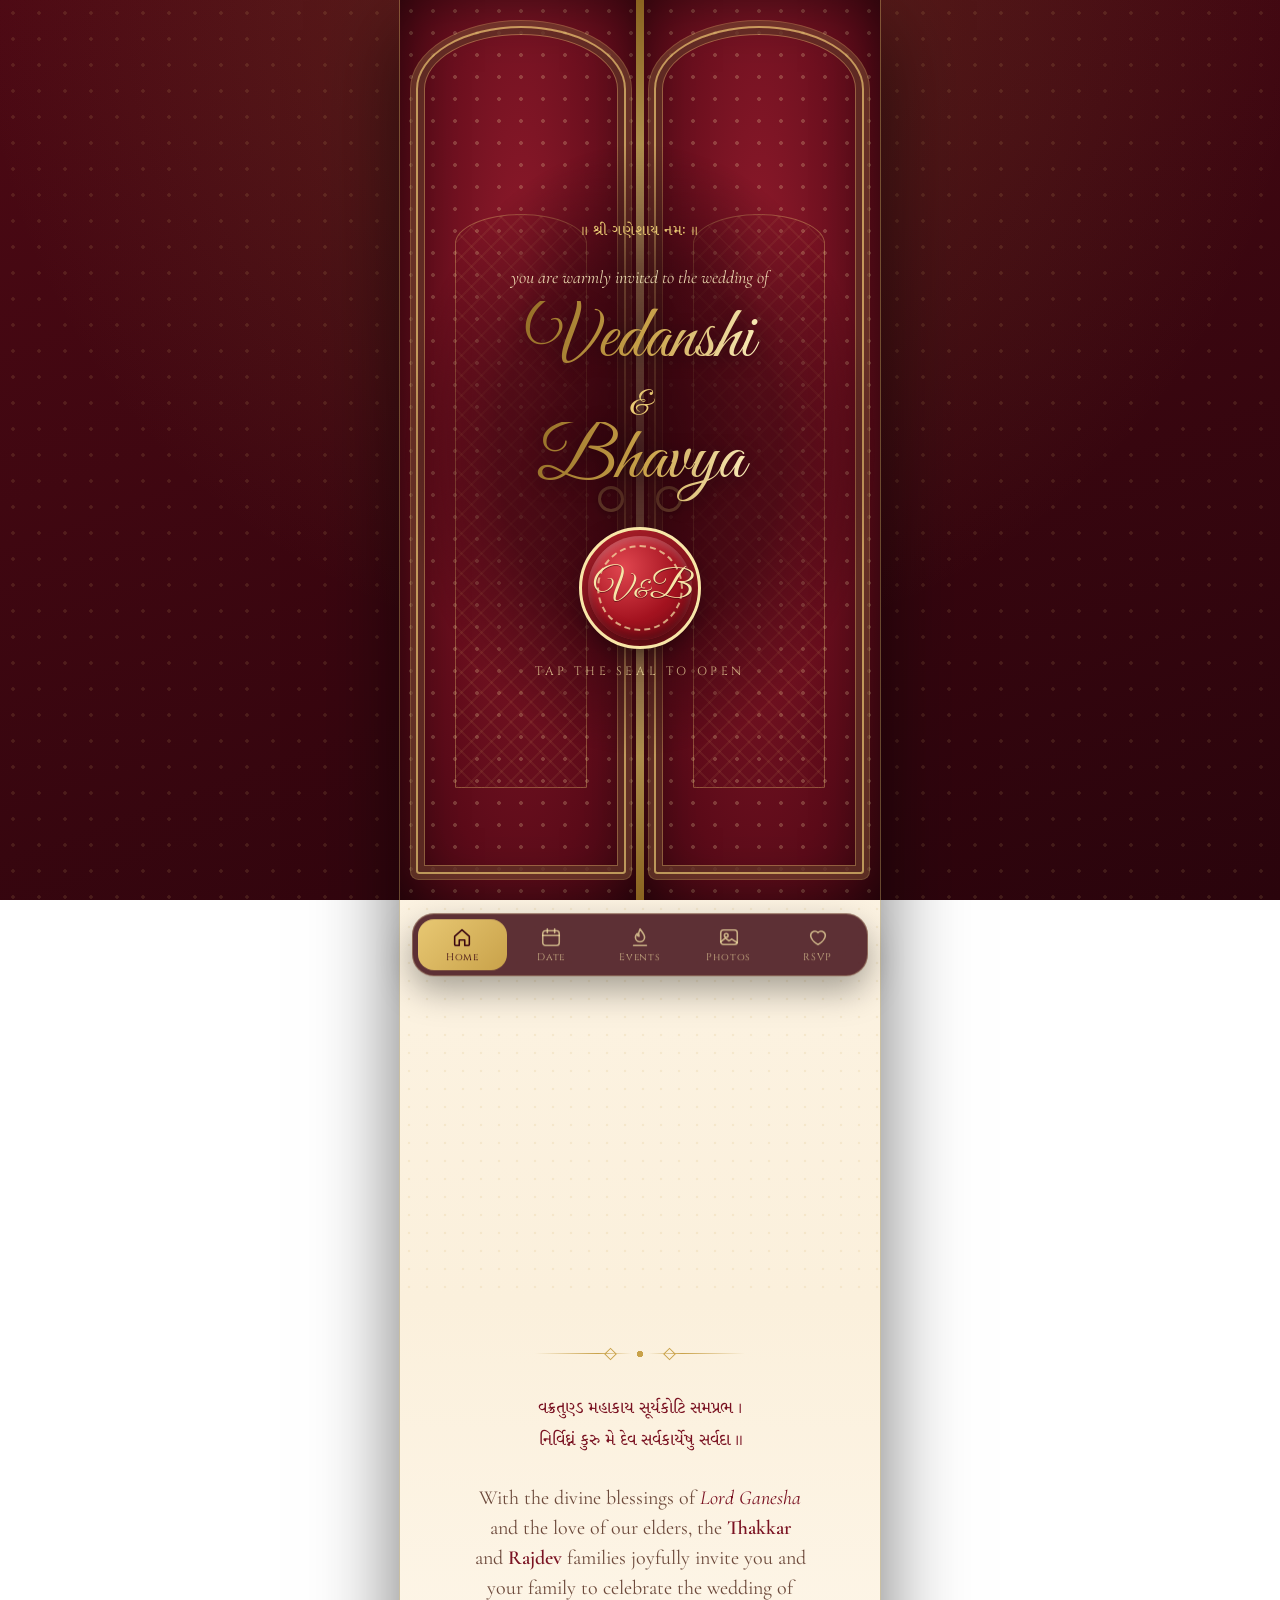
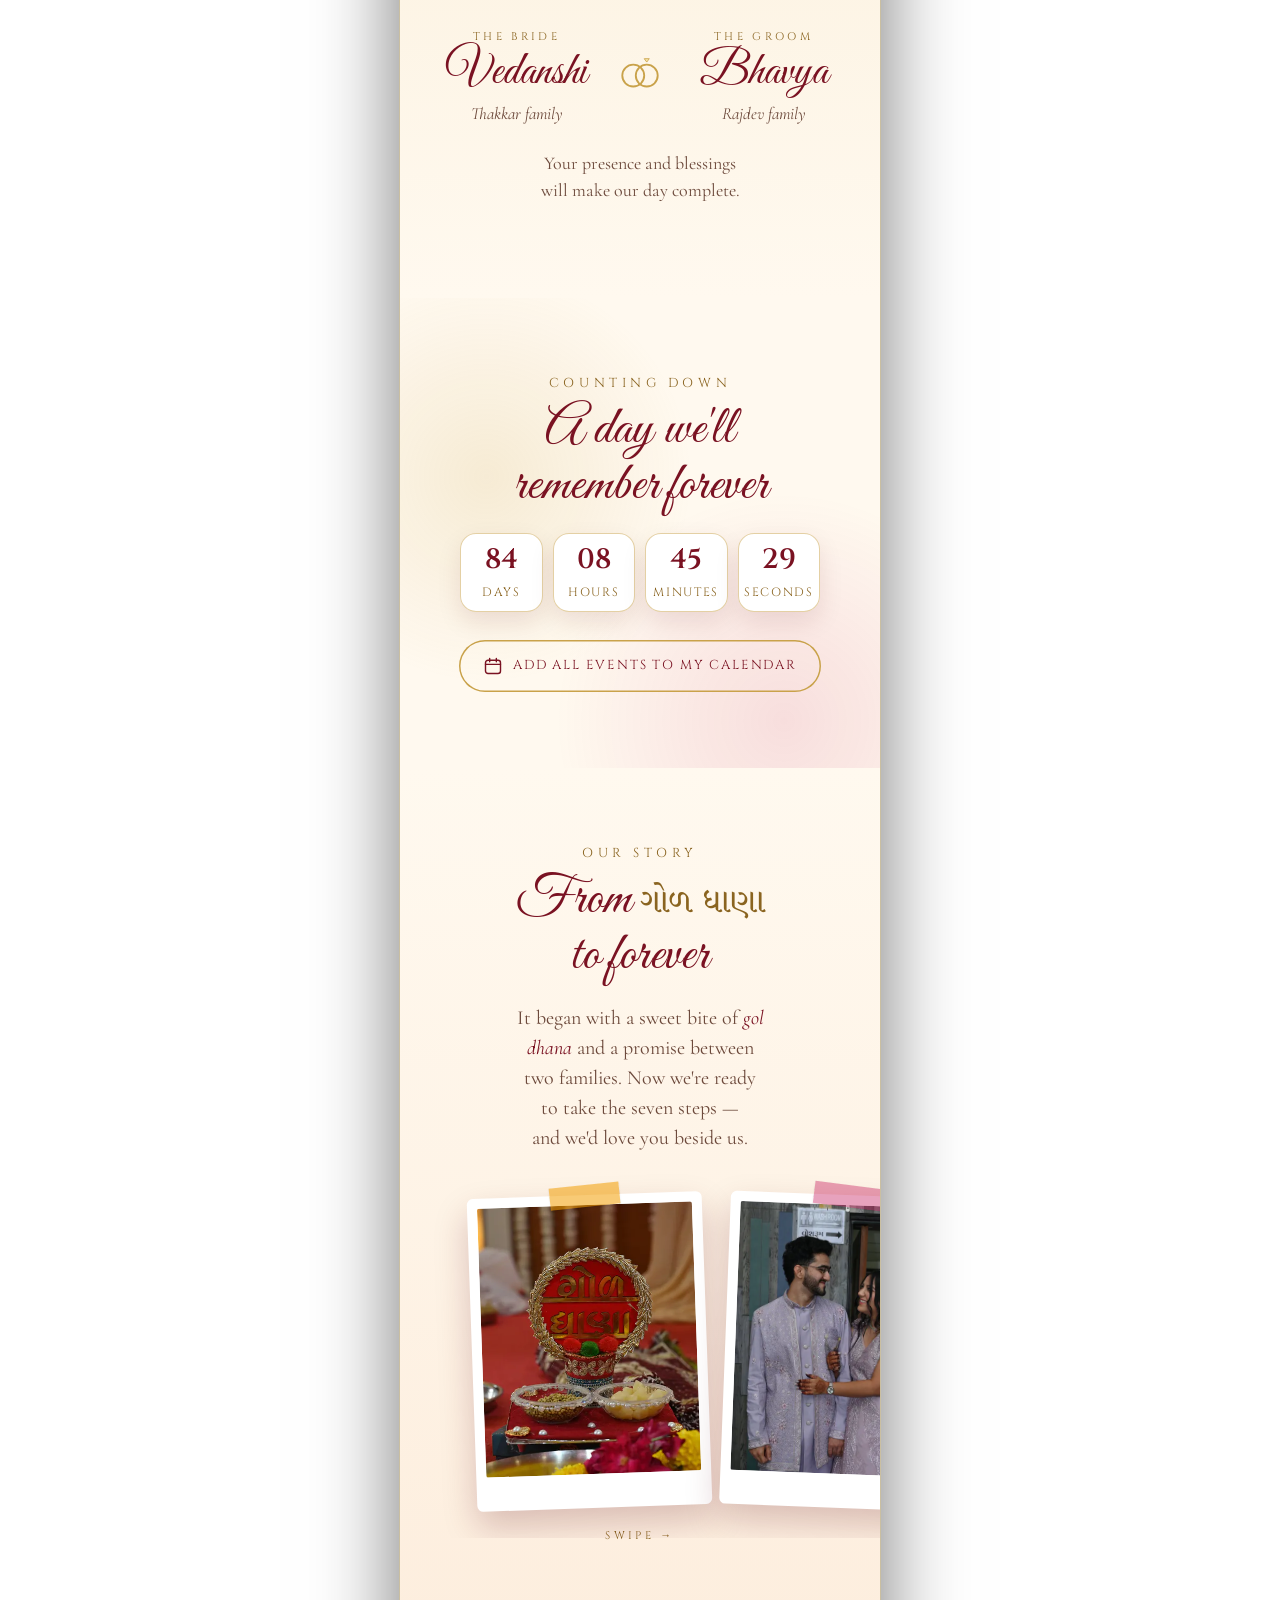
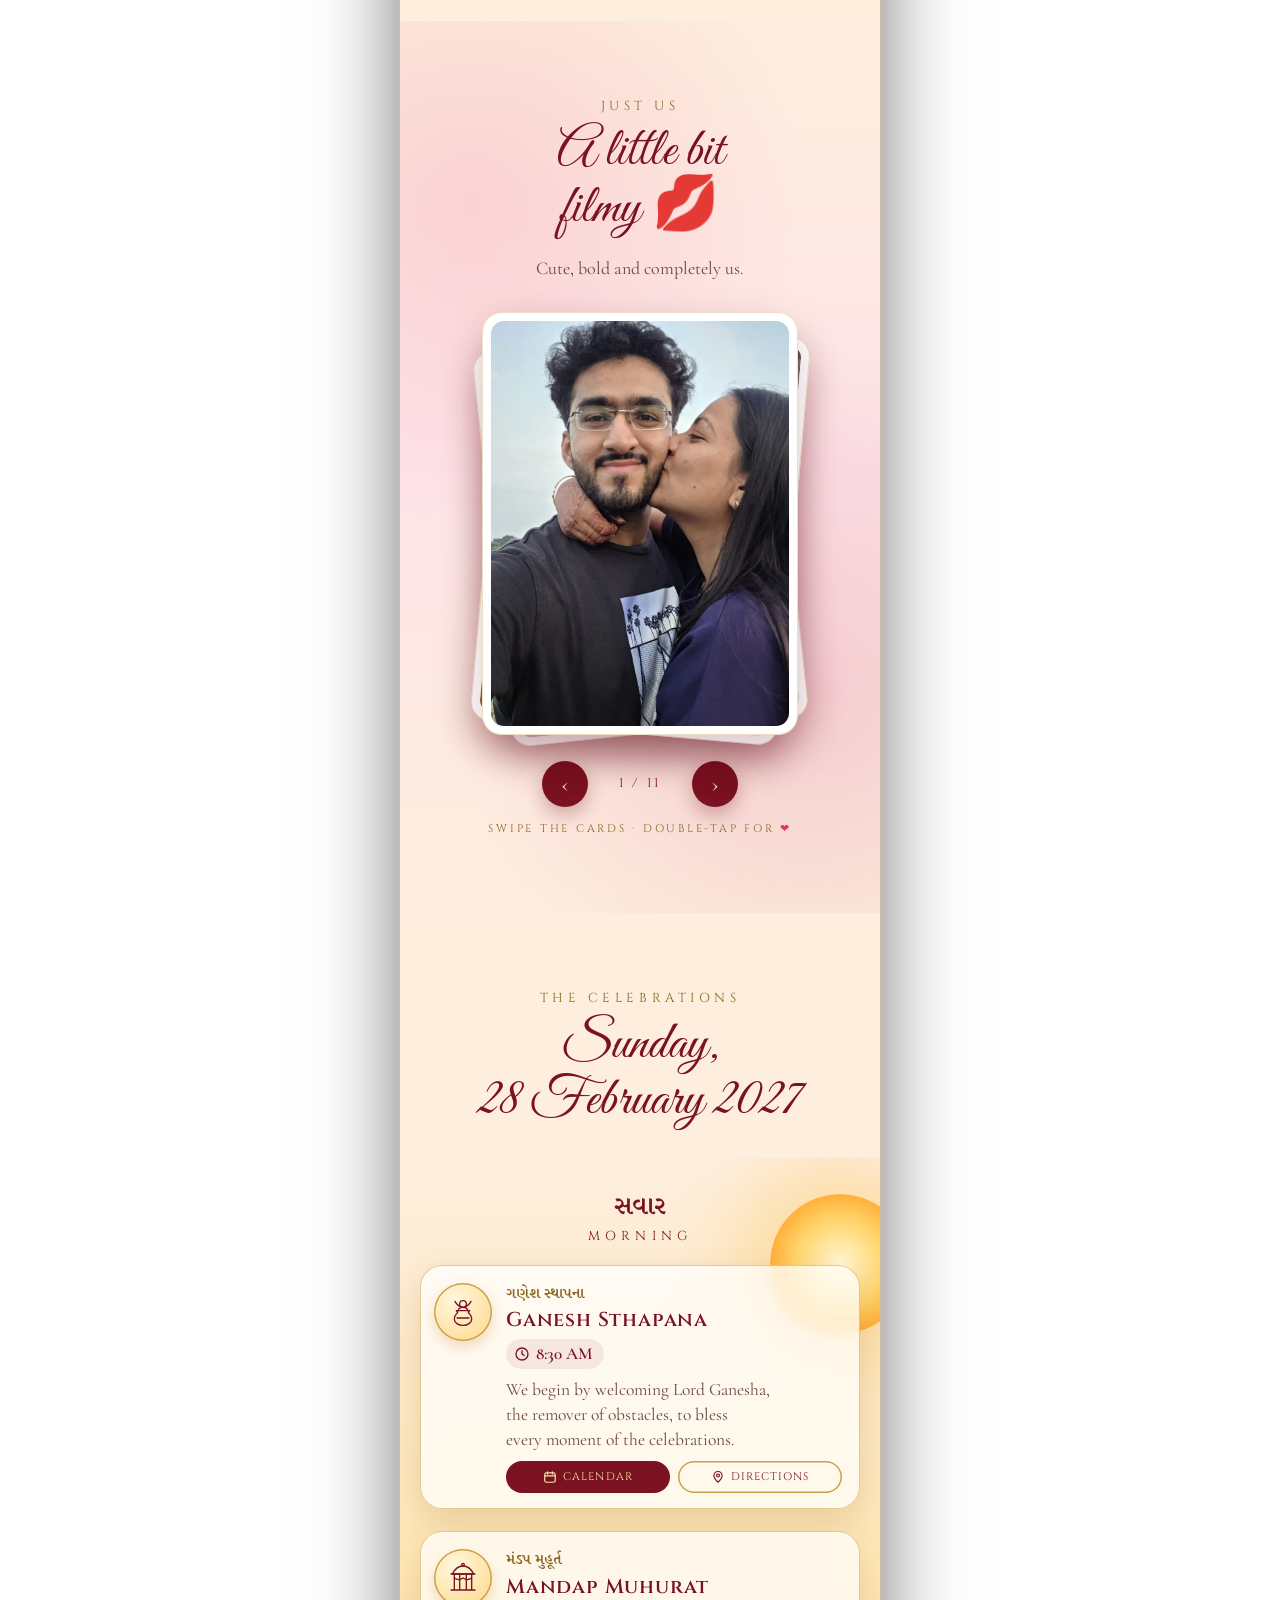
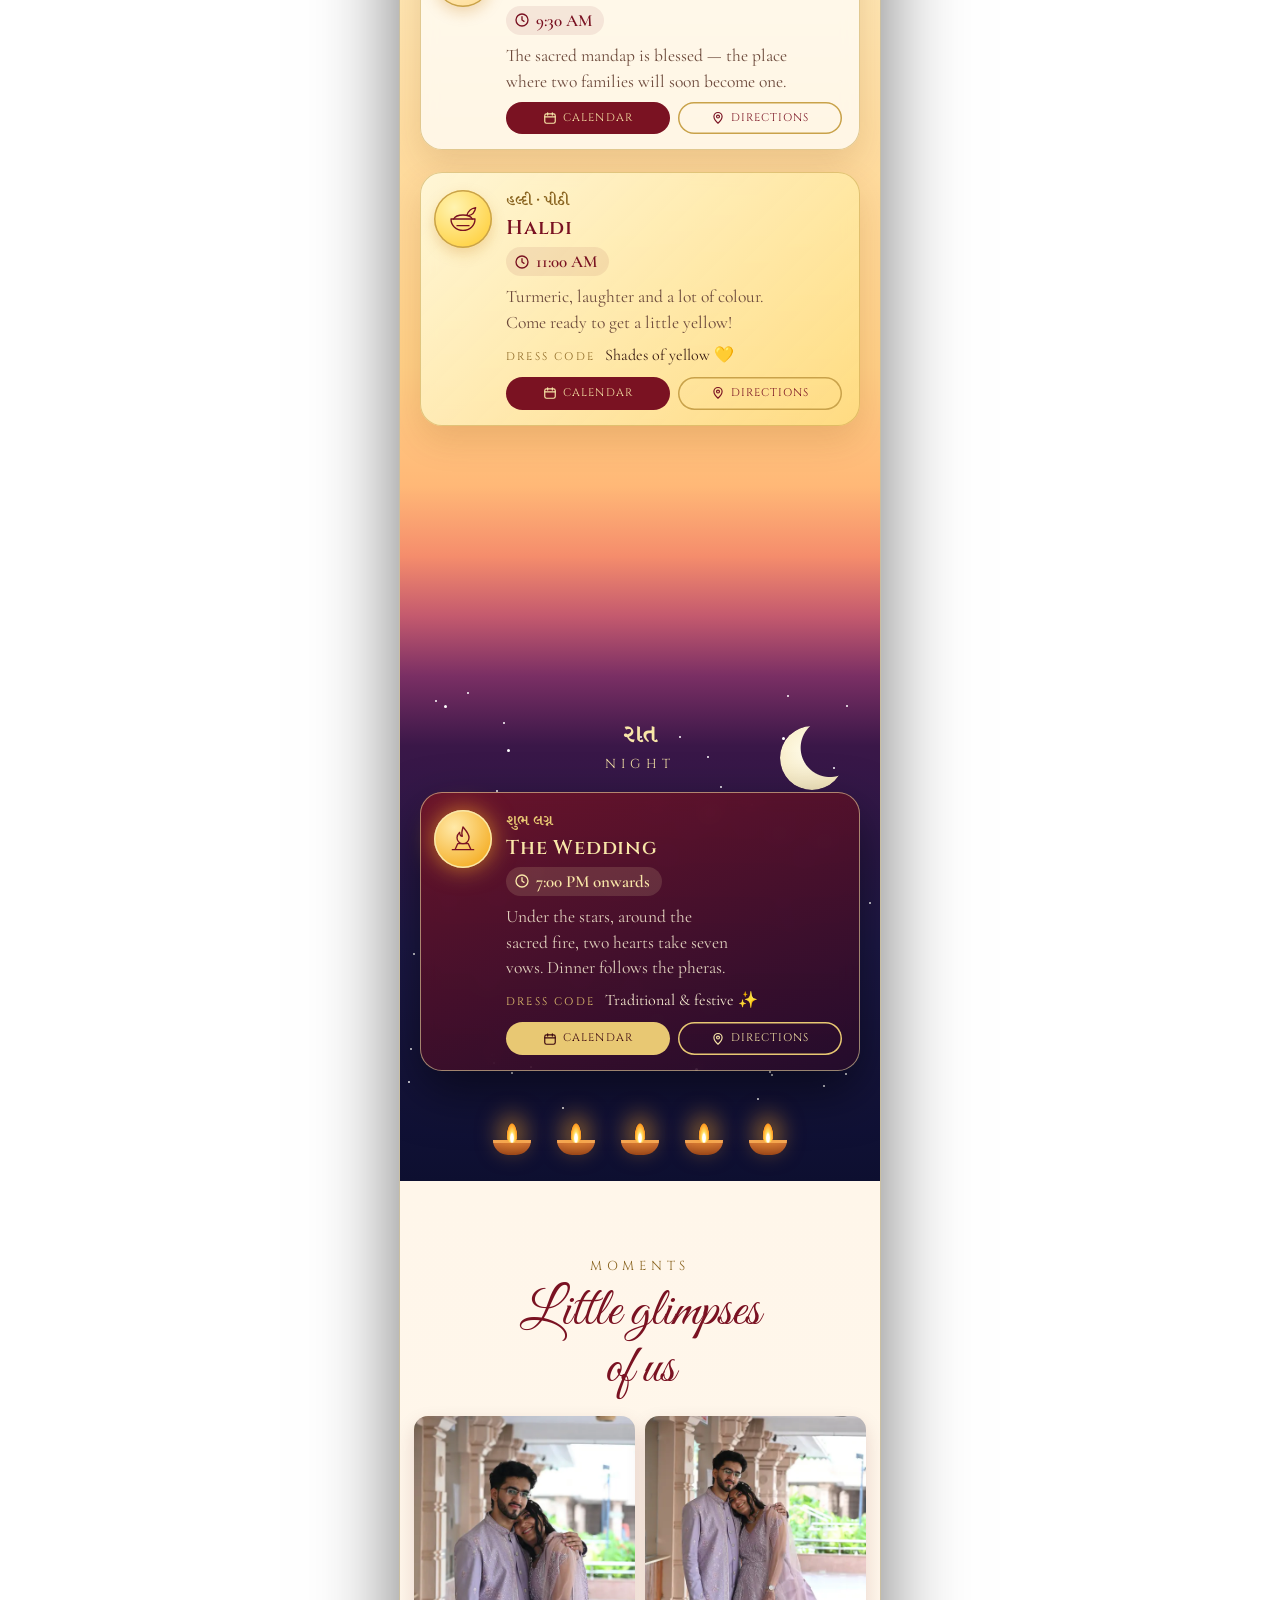
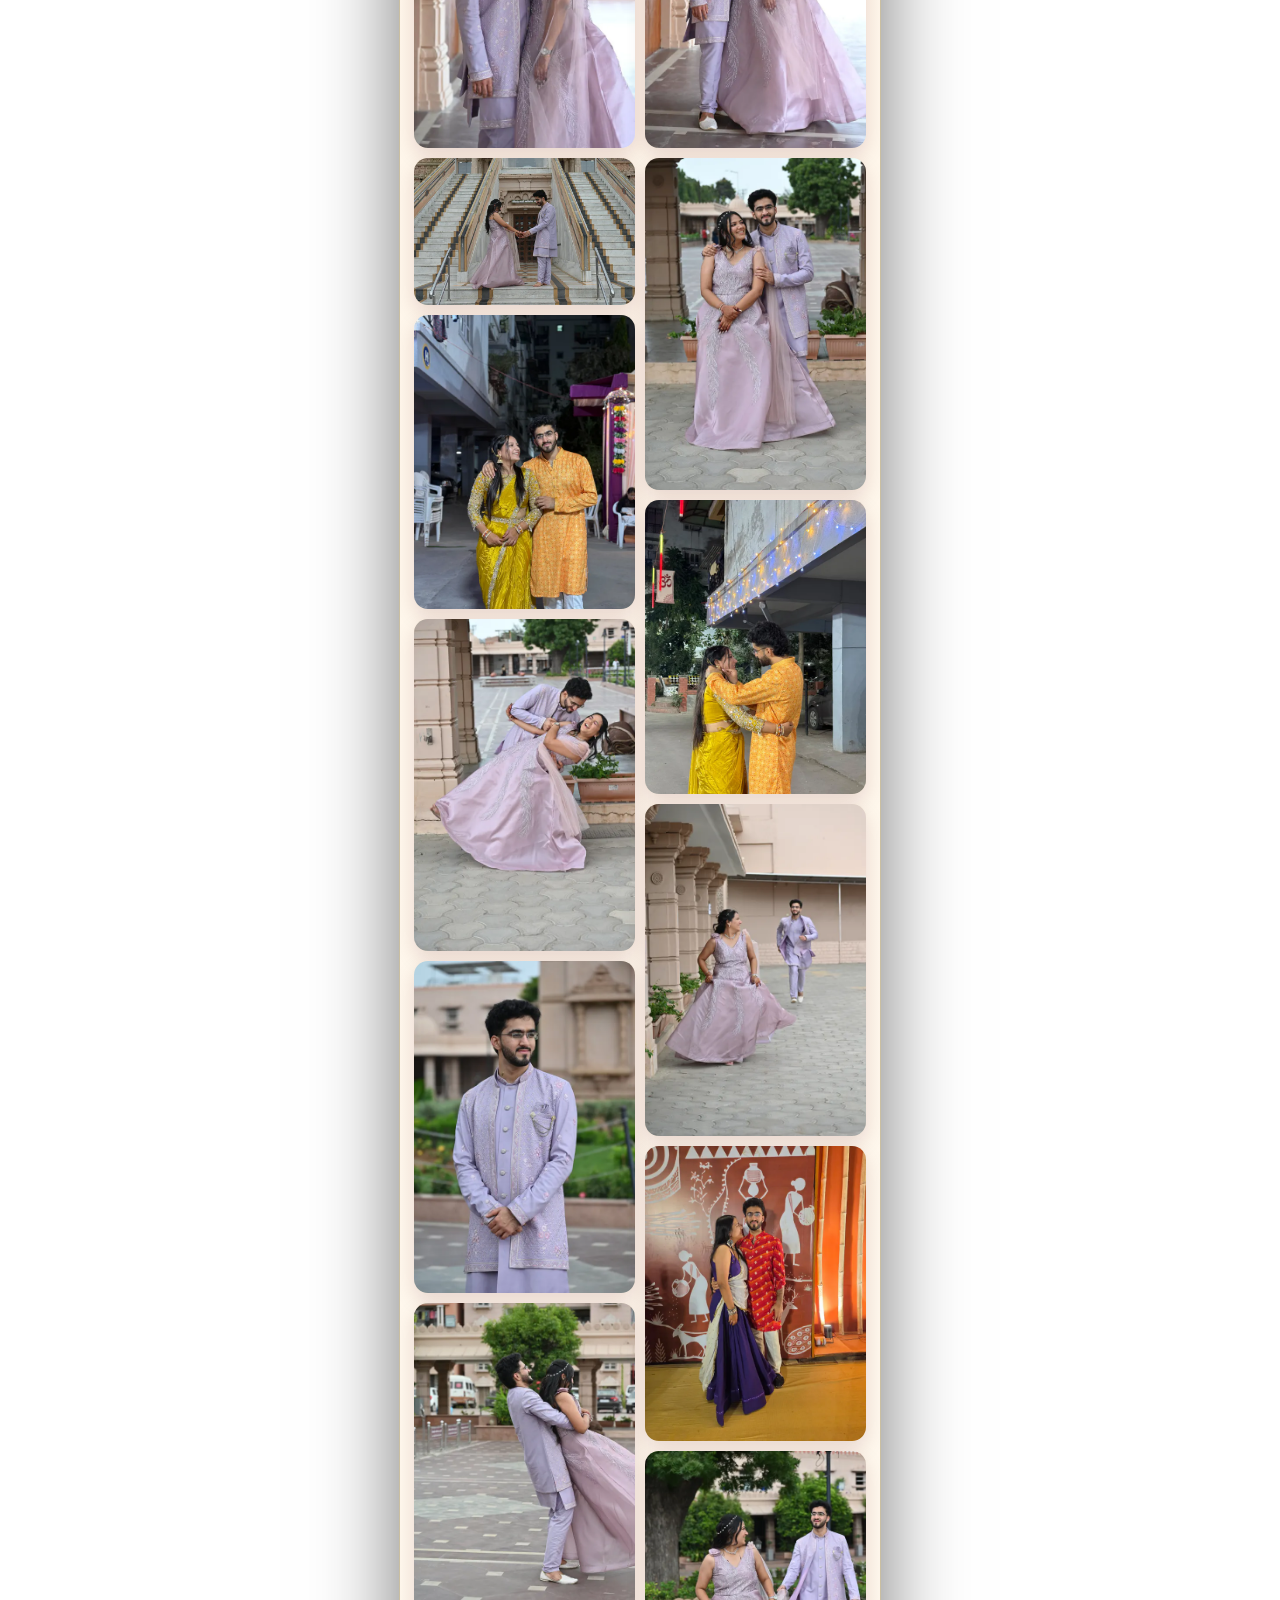
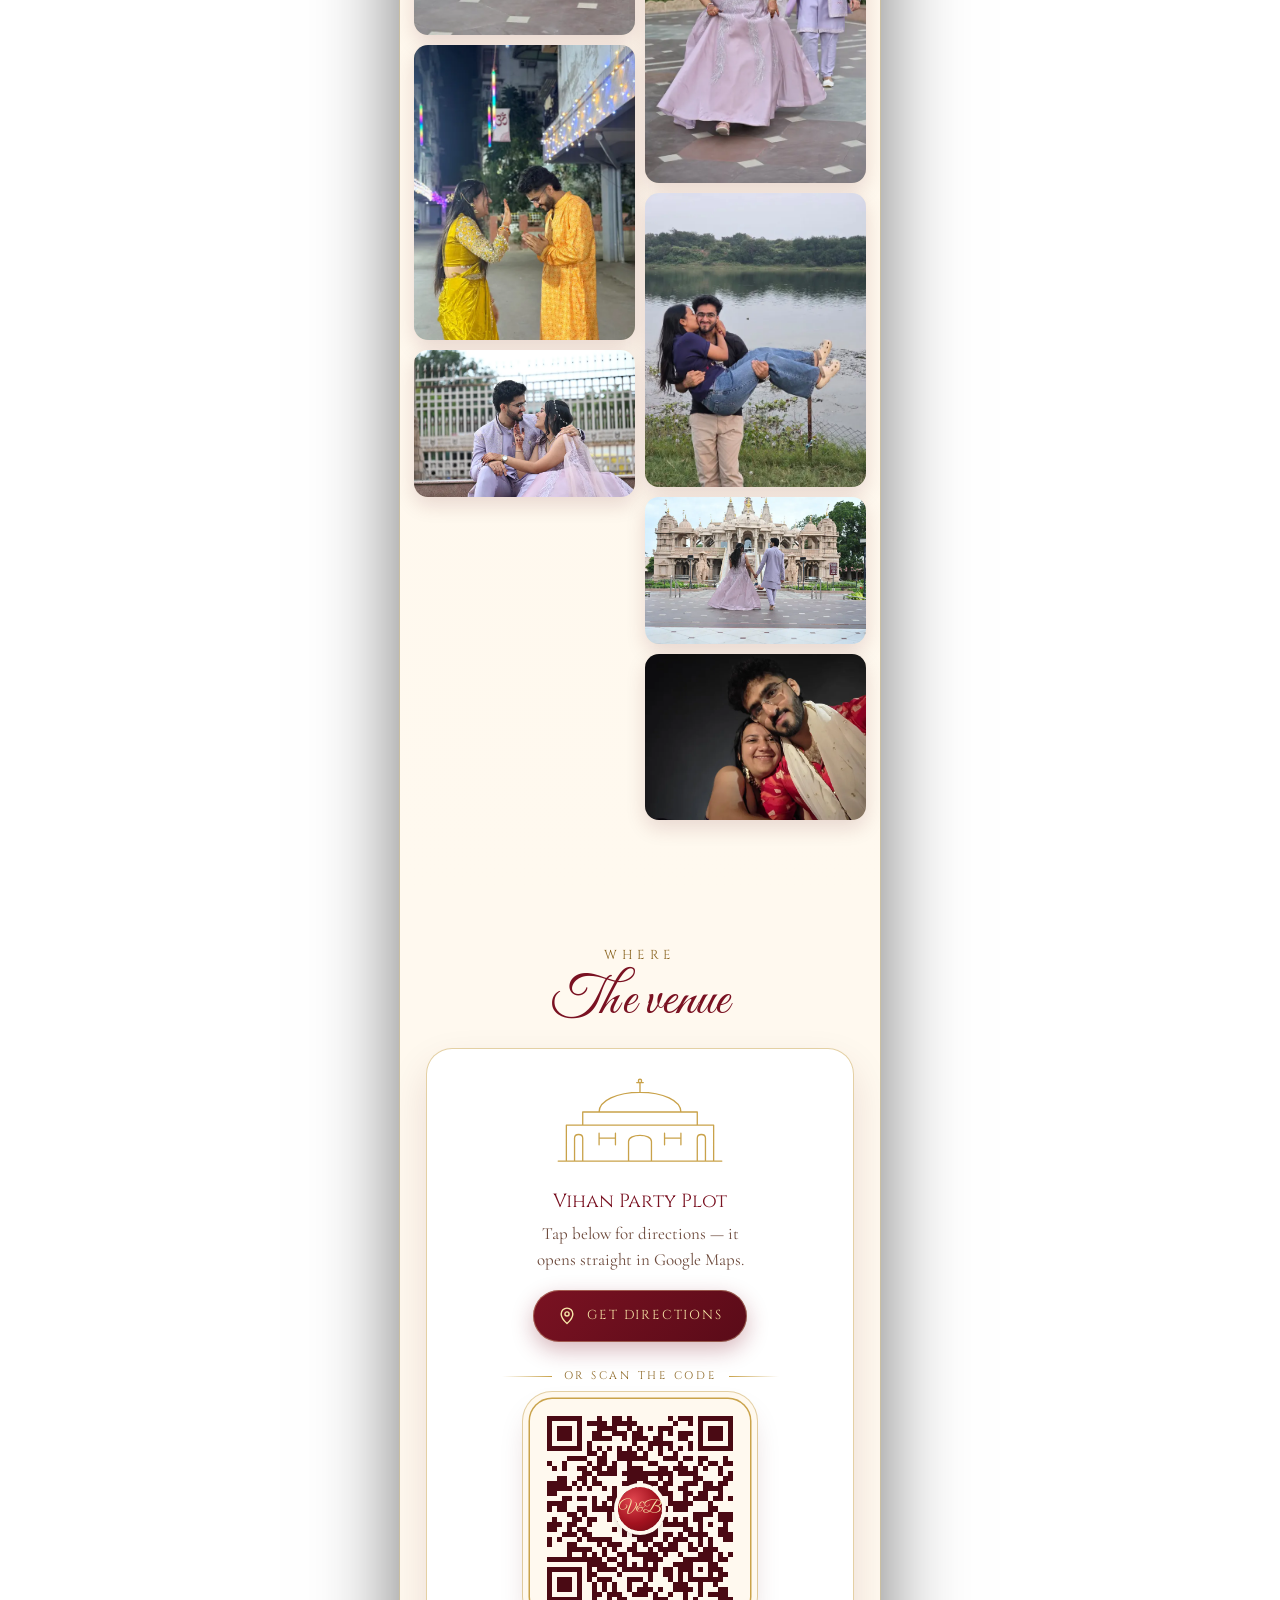
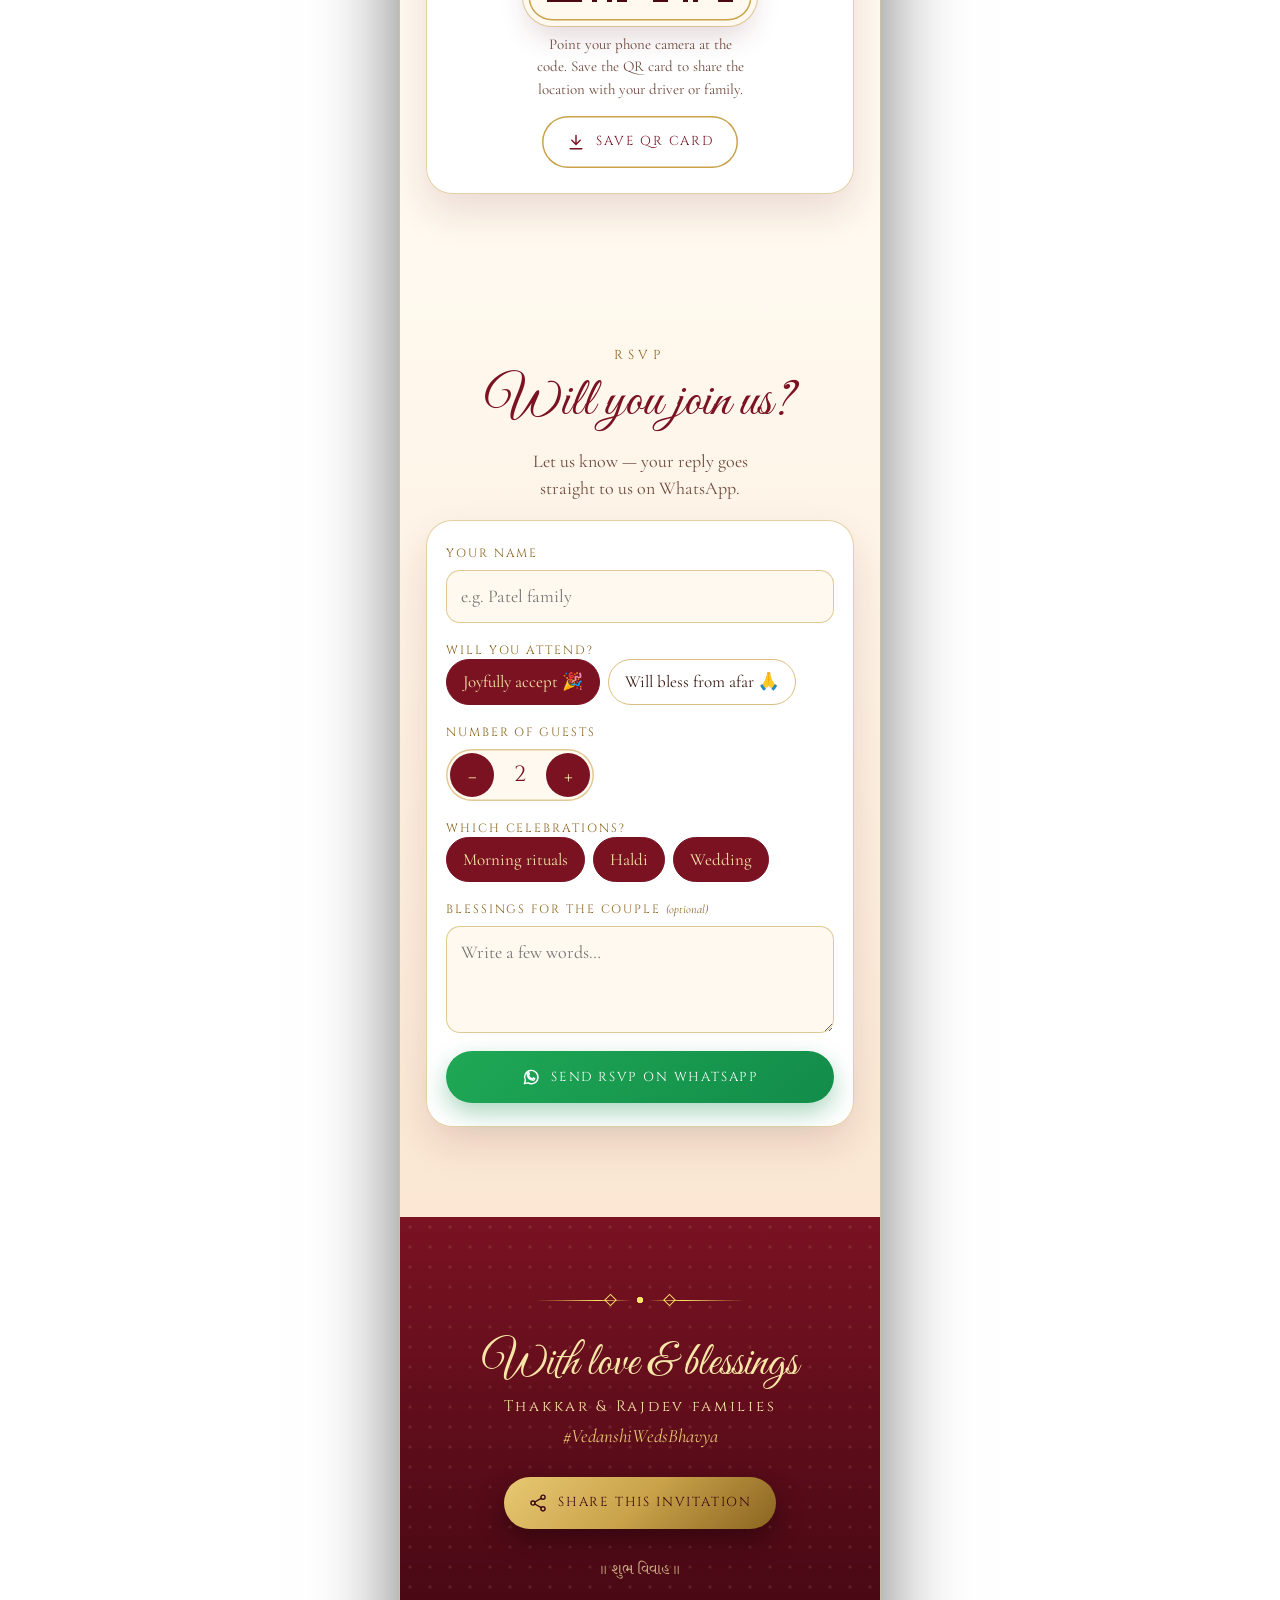
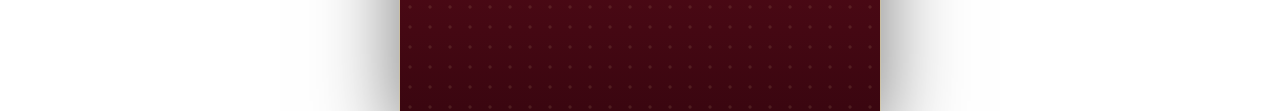
==== commit fac32ad6: "Invite sender: pick guests from phone contacts, one-tap personal WhatsApp invites personalize.html n" ====
--- a/docs/index.html
+++ b/docs/index.html
@@ -352,6 +352,7 @@
     <p class="thanks">With love &amp; blessings</p>
     <p class="families">Thakkar &amp; Rajdev families</p>
     <p class="hashtag">#VedanshiWedsBhavya</p>
+    <p class="see-you" id="seeYou" hidden>We can't wait to celebrate with you, <span id="seeYouName"></span> 💛</p>
     <div class="footer-actions">
       <button type="button" class="btn gold" id="shareBtn">
         <svg viewBox="0 0 24 24" aria-hidden="true"><circle cx="18" cy="5" r="2.5"/><circle cx="6" cy="12" r="2.5"/><circle cx="18" cy="19" r="2.5"/><path d="M8.2 10.8l7.6-4.4M8.2 13.2l7.6 4.4"/></svg>
--- a/docs/style.css
+++ b/docs/style.css
@@ -820,6 +820,7 @@
 .thanks { font-family: var(--script); font-size: 46px; margin: 0; line-height: 1.1; }
 .families { font-family: var(--caps); letter-spacing: .18em; font-size: 15px; margin: 6px 0 4px; }
 .hashtag { font-style: italic; color: var(--gold-2); margin: 0 0 26px; }
+.see-you { font-family: var(--script); font-size: 30px; line-height: 1.2; color: #fff3c4; margin: -8px auto 26px; max-width: 18ch; }
 .footer-actions { display: flex; justify-content: center; }
 .tiny { margin: 30px 0 0; font-family: var(--gu); font-size: 15px; color: rgba(248, 230, 168, .7); }
 
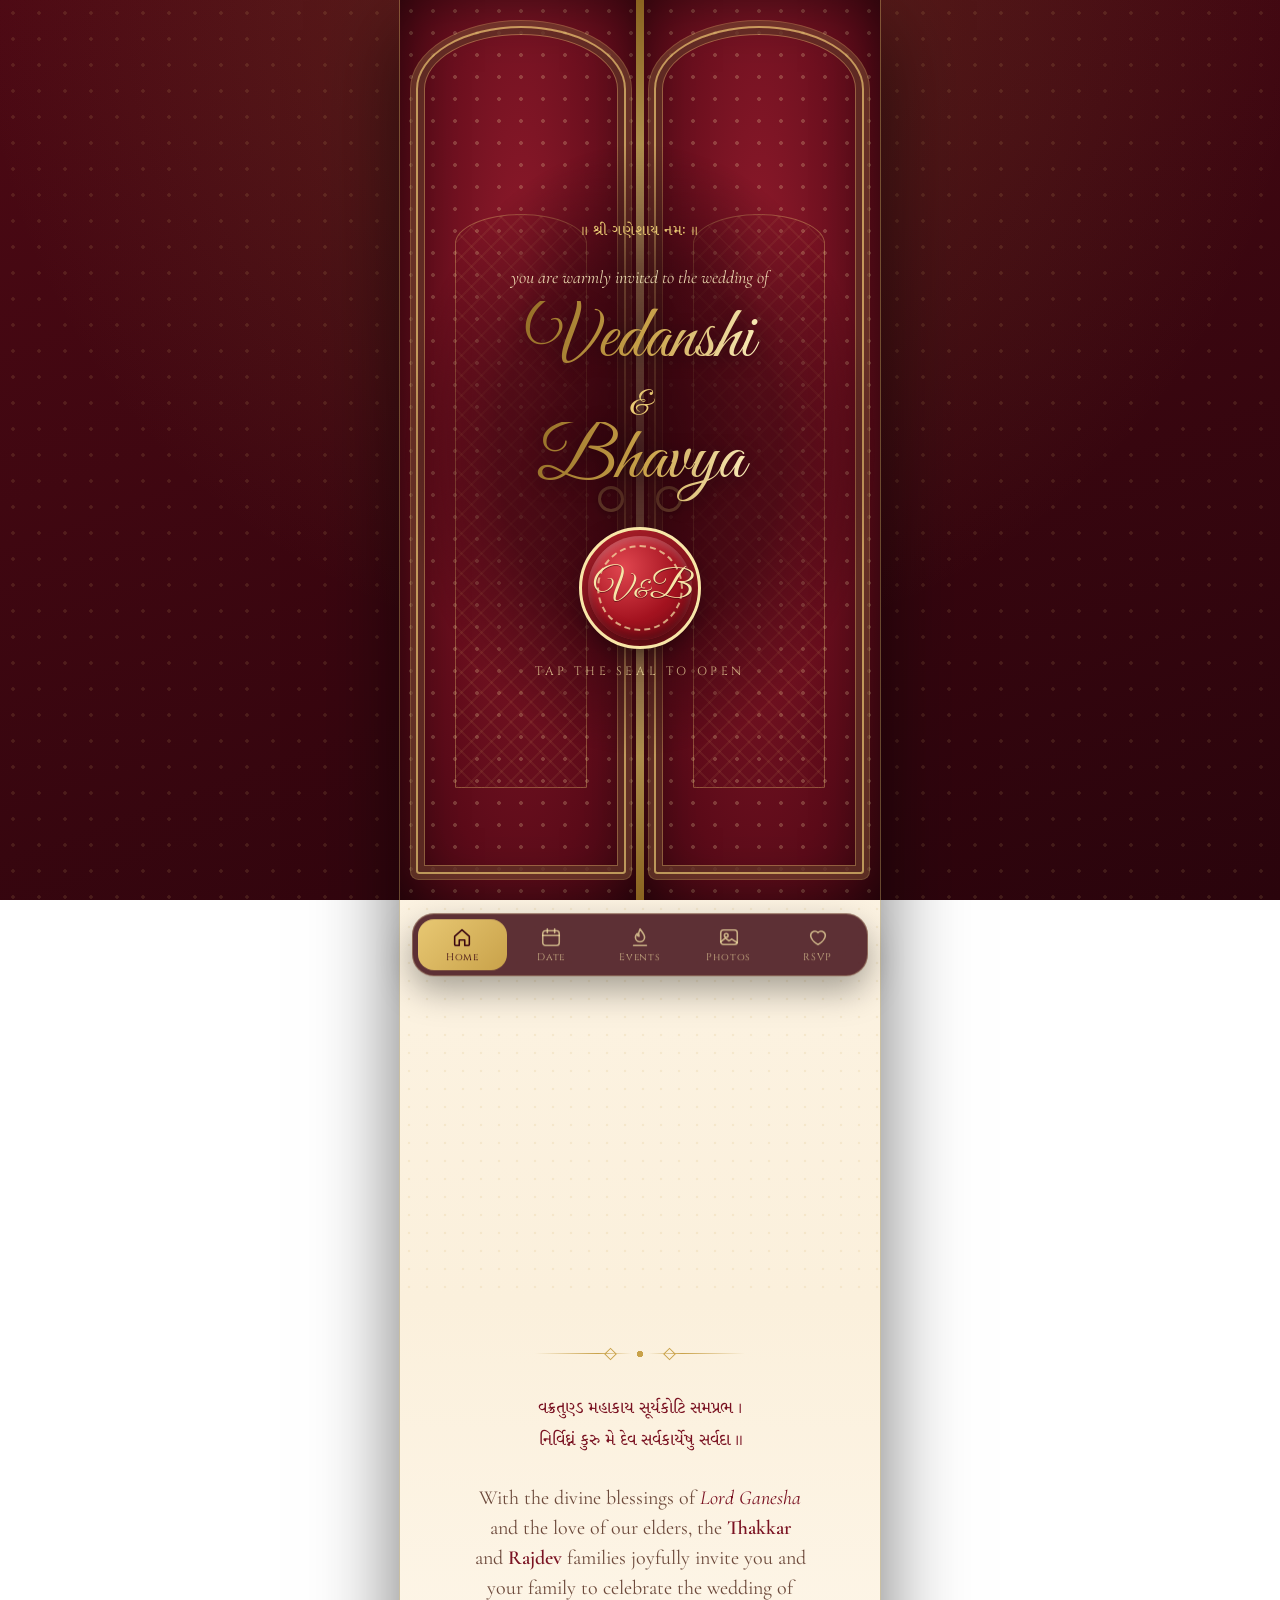
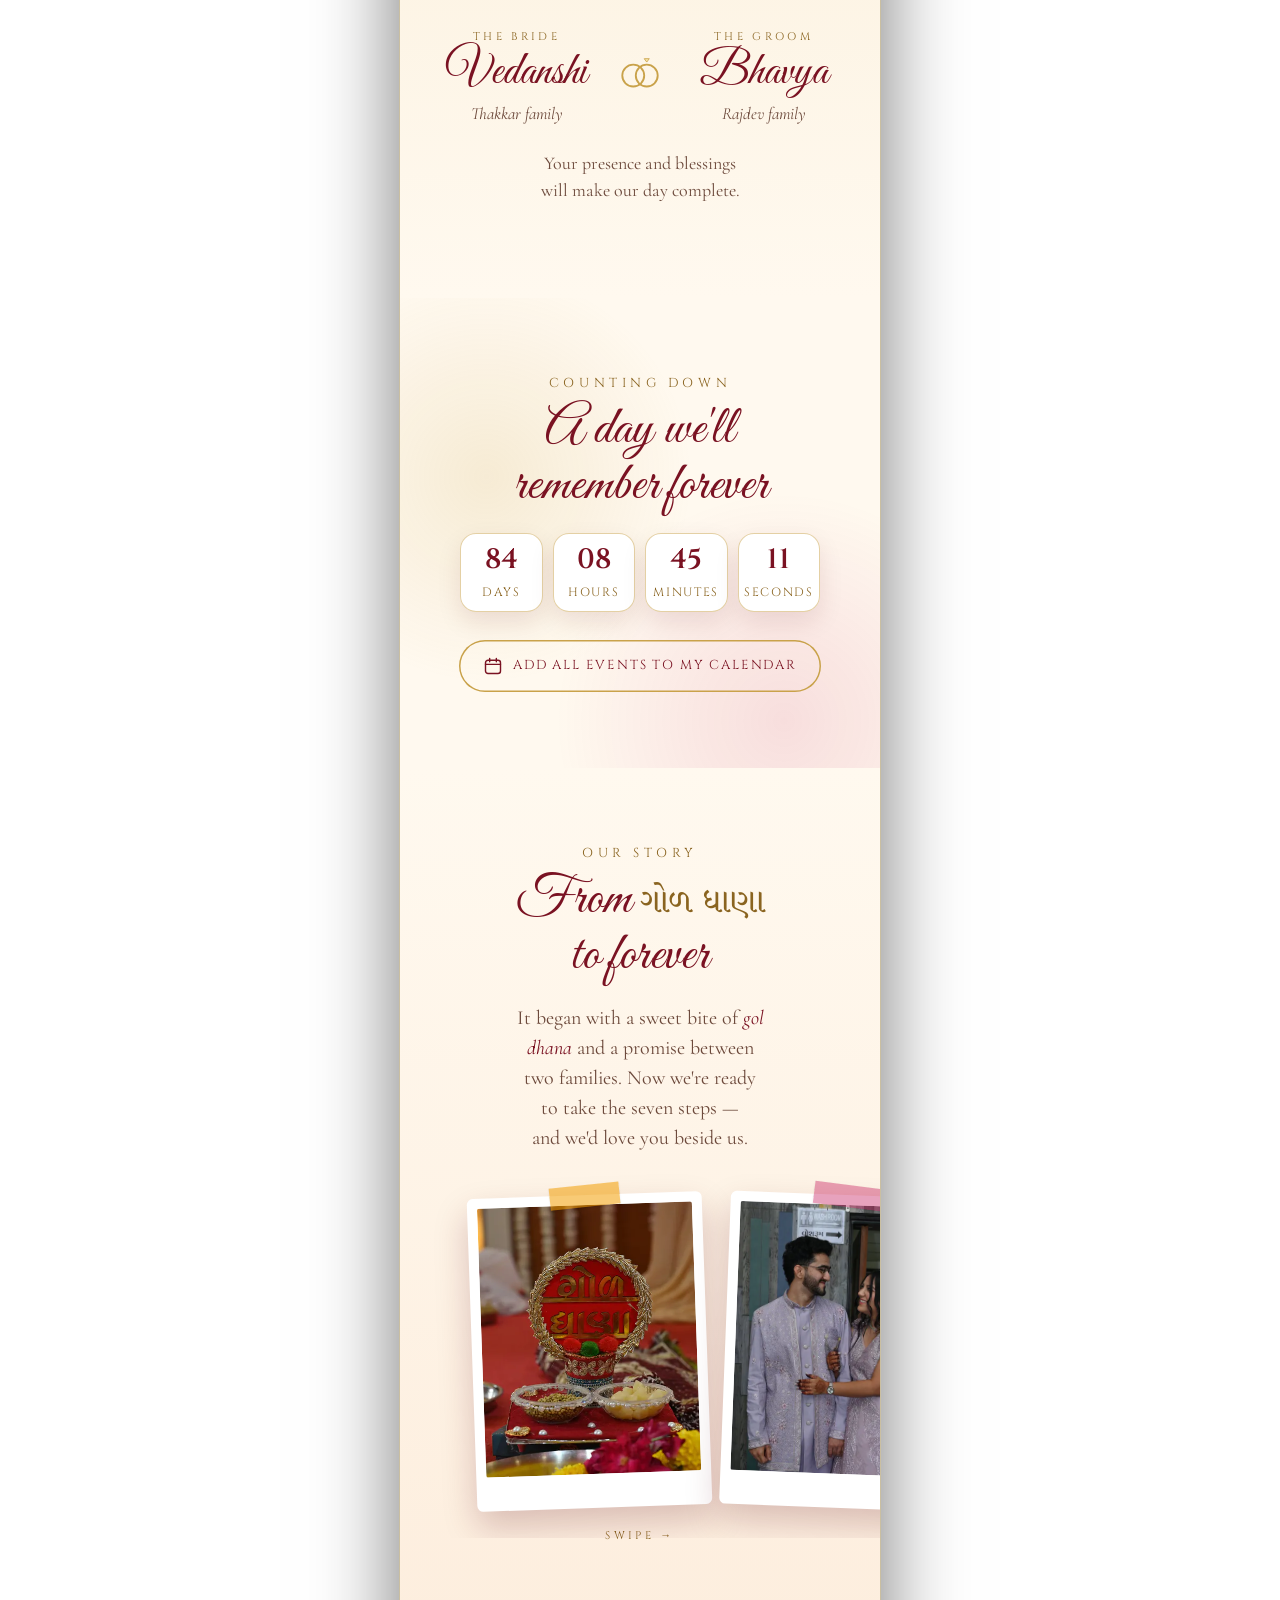
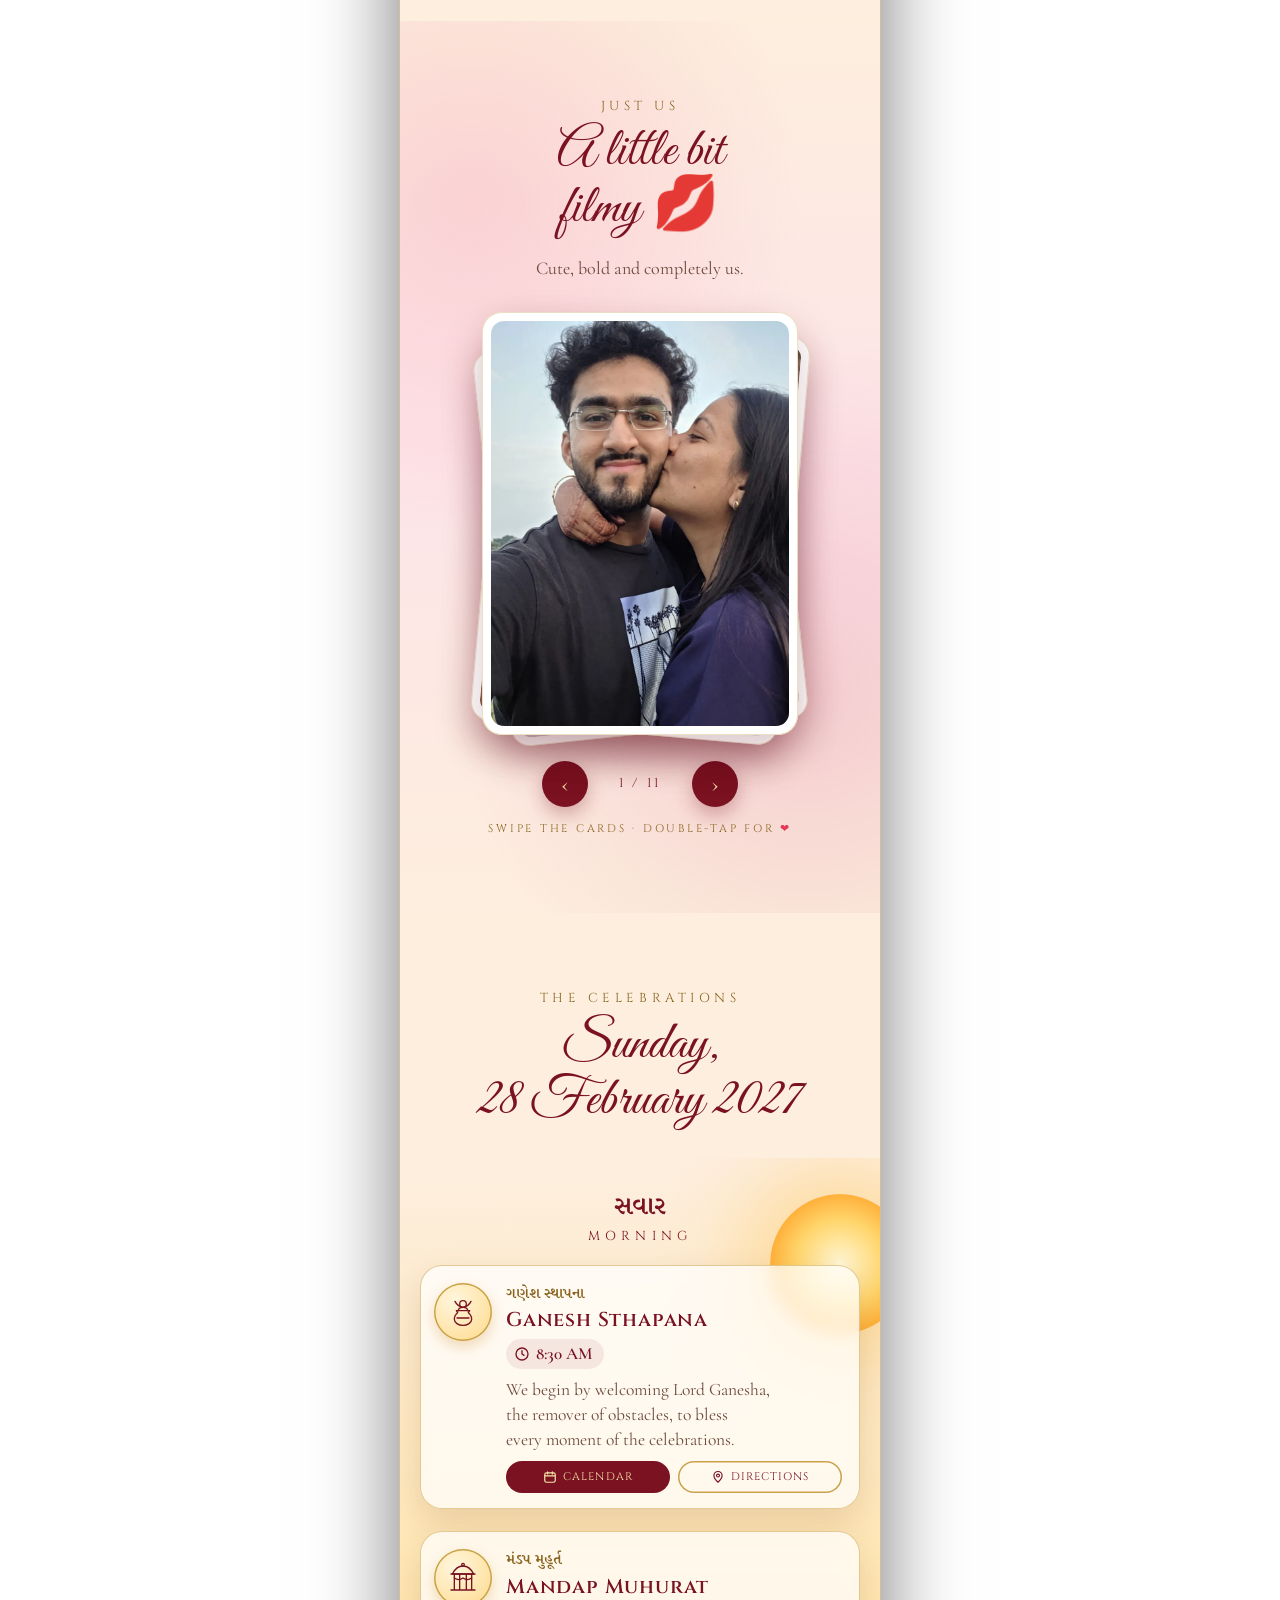
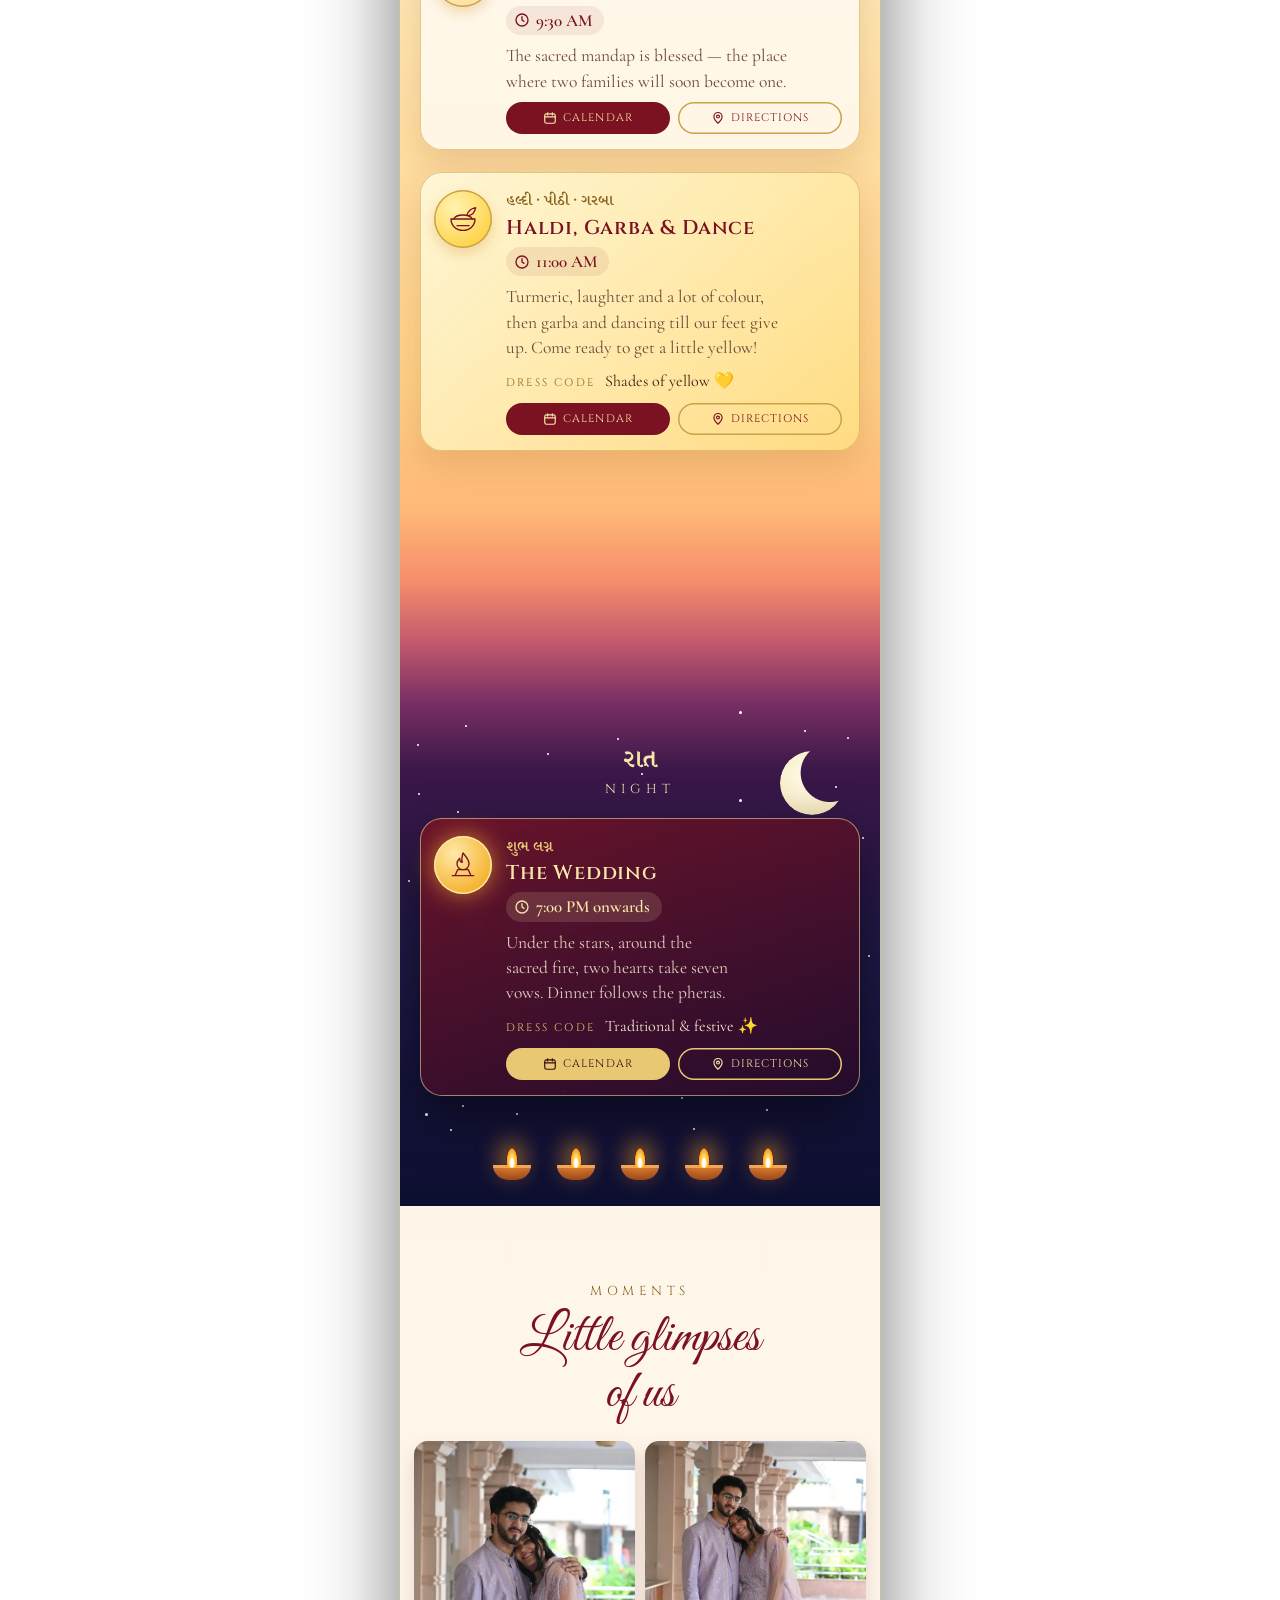
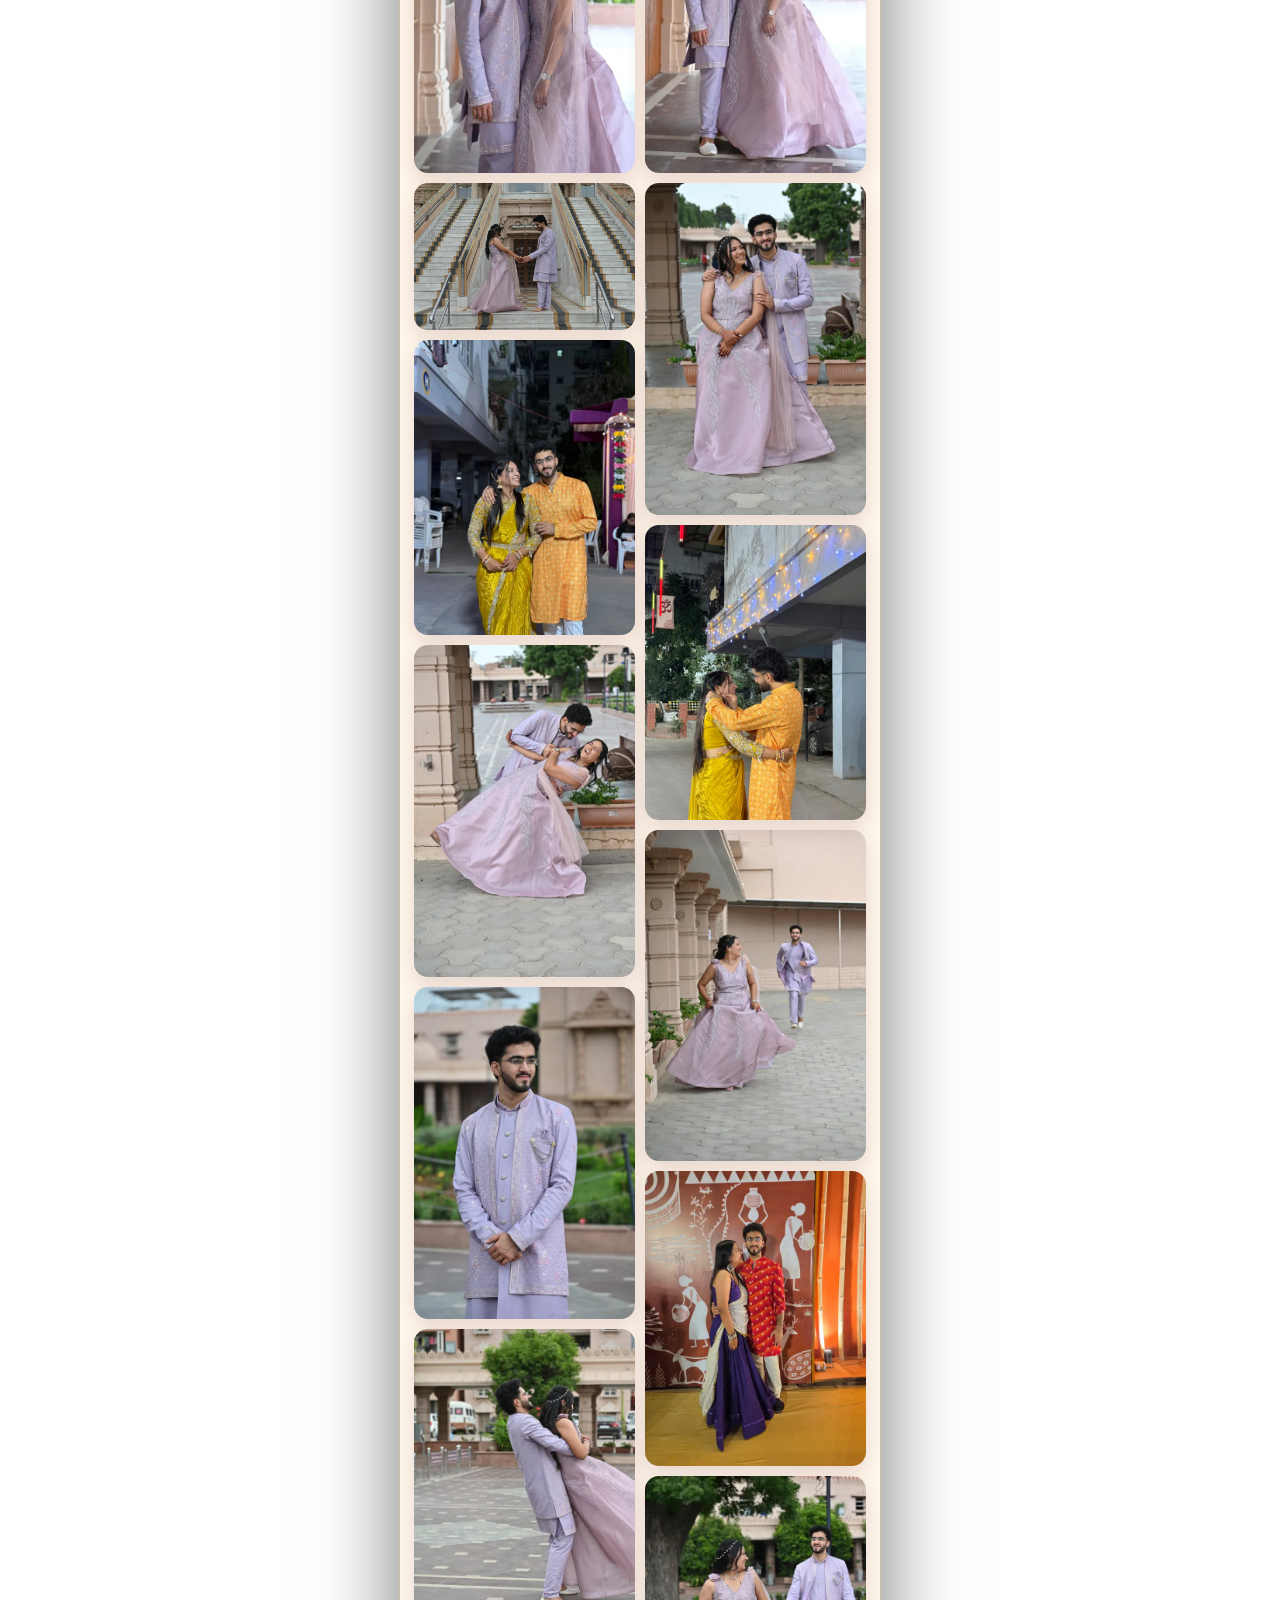
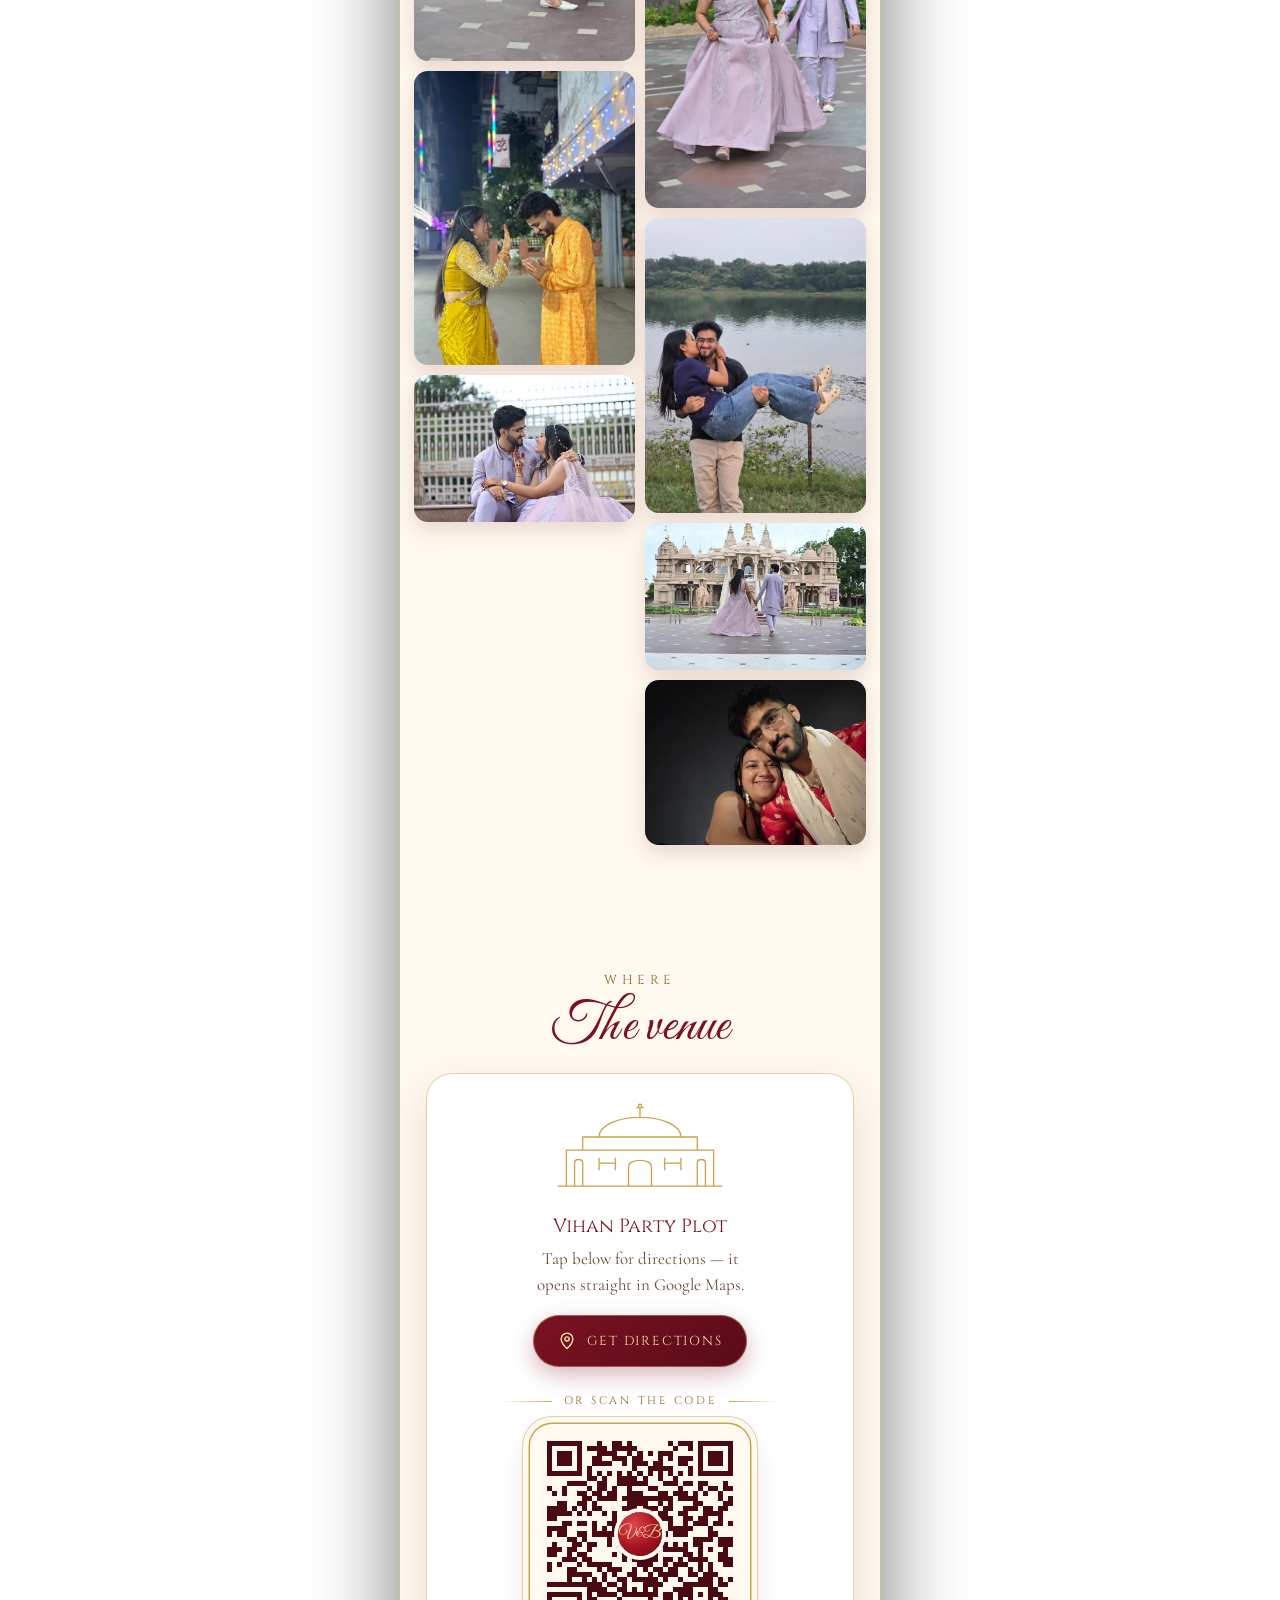
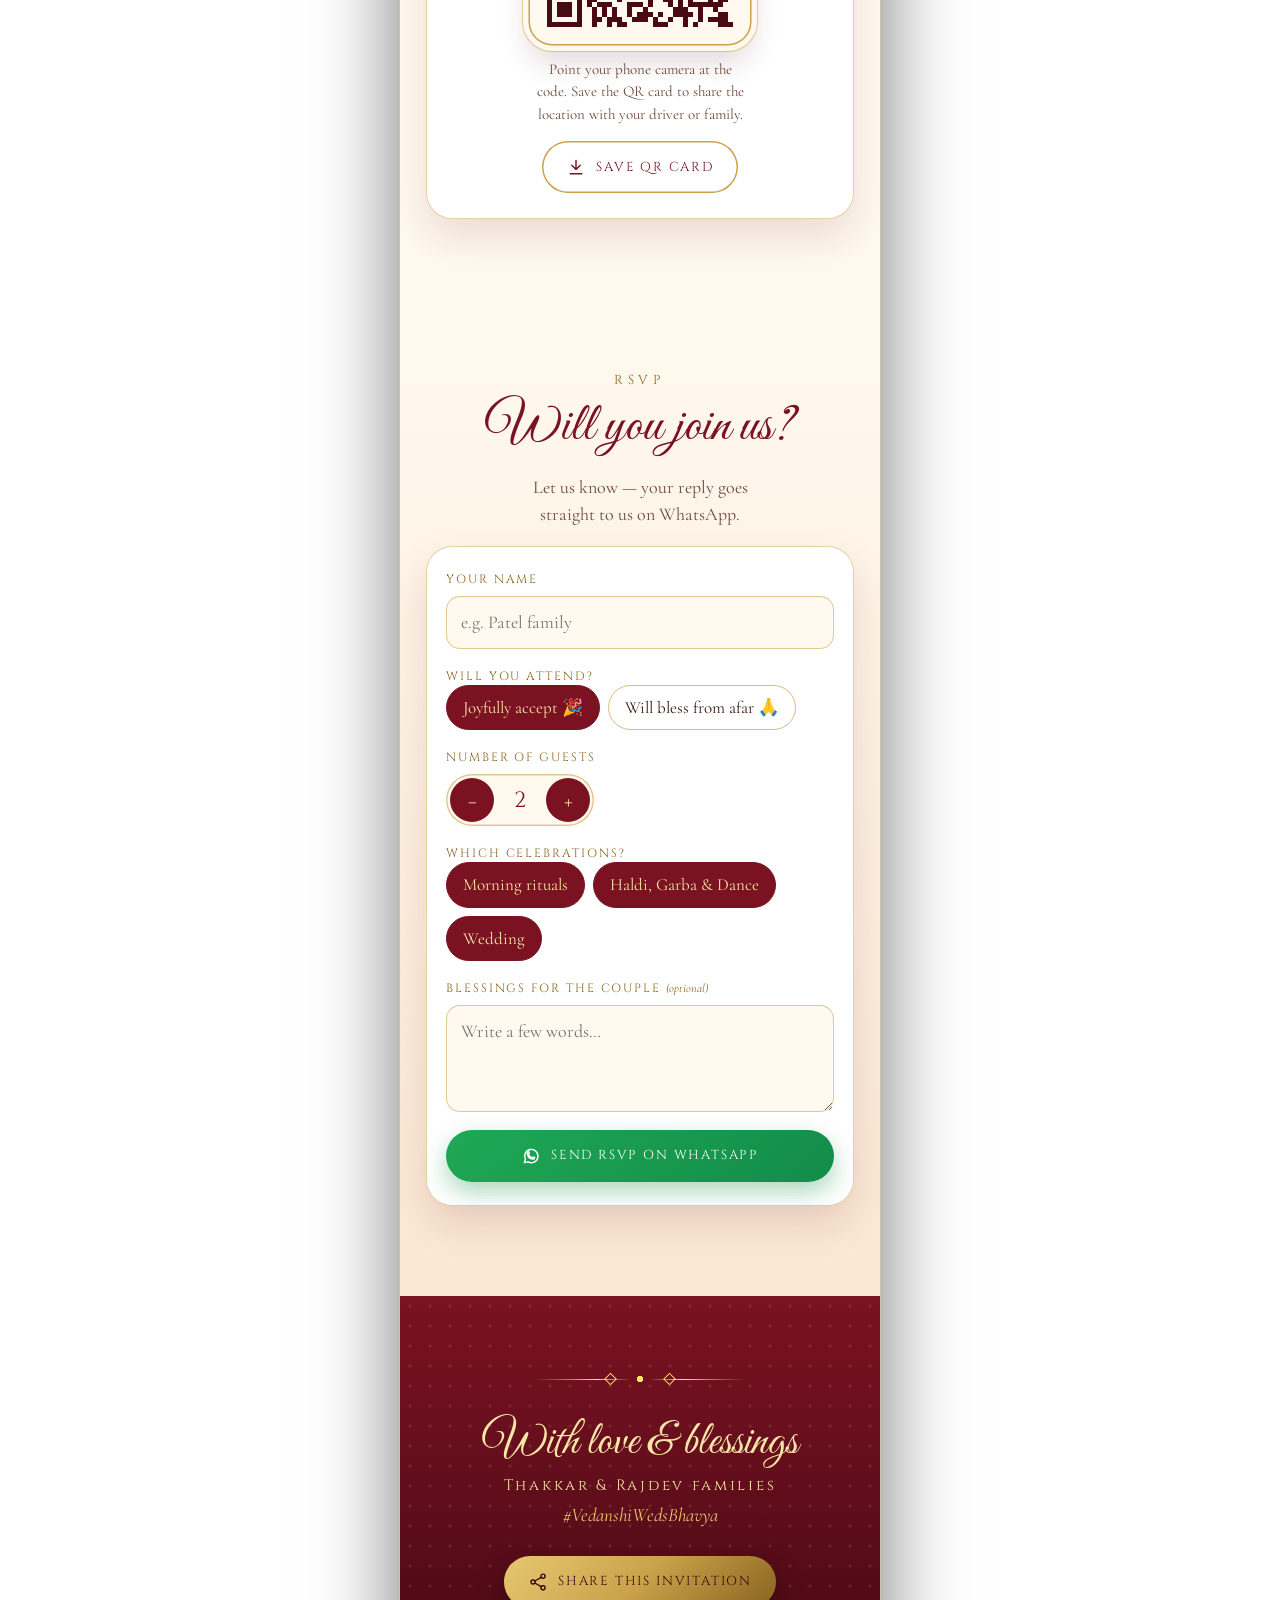
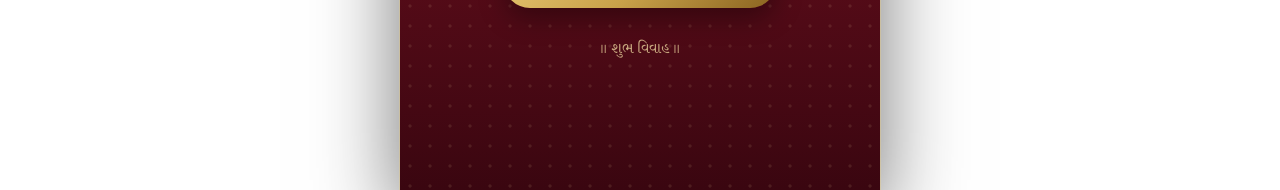
==== commit 88793167: "Add garba and dance to the Haldi celebration on both invitations Haldi becomes "Haldi, Garba & Dance" ====
--- a/docs/index.html
+++ b/docs/index.html
@@ -212,15 +212,15 @@
 
         <li class="event reveal haldi"
             data-start="2027-02-28T11:00:00+05:30" data-end="2027-02-28T13:00:00+05:30"
-            data-title="Haldi · Vedanshi & Bhavya">
+            data-title="Haldi, Garba & Dance · Vedanshi & Bhavya">
           <div class="ev-icon" aria-hidden="true">
             <svg viewBox="0 0 48 48"><path d="M6 24h36c0 10-8 17-18 17S6 34 6 24z"/><path d="M10 24c2-4 6-6 14-6s12 2 14 6"/><path d="M30 18c2-6 7-10 13-11-1 6-5 11-11 12"/><path d="M15 34h18"/></svg>
           </div>
           <div class="ev-body">
-            <p class="ev-gu gu">હલ્દી · પીઠી</p>
-            <h4>Haldi</h4>
+            <p class="ev-gu gu">હલ્દી · પીઠી · ગરબા</p>
+            <h4>Haldi, Garba &amp; Dance</h4>
             <p class="ev-time"><svg viewBox="0 0 24 24" aria-hidden="true"><circle cx="12" cy="12" r="9"/><path d="M12 7v5l3 2"/></svg>11:00 AM</p>
-            <p class="ev-desc">Turmeric, laughter and a lot of colour. Come ready to get a little yellow!</p>
+            <p class="ev-desc">Turmeric, laughter and a lot of colour, then garba and dancing till our feet give up. Come ready to get a little yellow!</p>
             <p class="dress"><span>Dress code</span> Shades of yellow&nbsp;💛</p>
             <div class="ev-actions"><button type="button" class="chip" data-cal aria-label="Add to calendar"><svg viewBox="0 0 24 24" aria-hidden="true"><rect x="3" y="5" width="18" height="16" rx="3"/><path d="M3 10h18M8 3v4M16 3v4"/></svg>Calendar</button></div>
           </div>
@@ -329,7 +329,7 @@
         <legend>Which celebrations?</legend>
         <div class="choice multi">
           <label><input type="checkbox" name="events" value="Morning rituals" checked><span>Morning rituals</span></label>
-          <label><input type="checkbox" name="events" value="Haldi" checked><span>Haldi</span></label>
+          <label><input type="checkbox" name="events" value="Haldi, Garba & Dance" checked><span>Haldi, Garba &amp; Dance</span></label>
           <label><input type="checkbox" name="events" value="Wedding" checked><span>Wedding</span></label>
         </div>
       </fieldset>
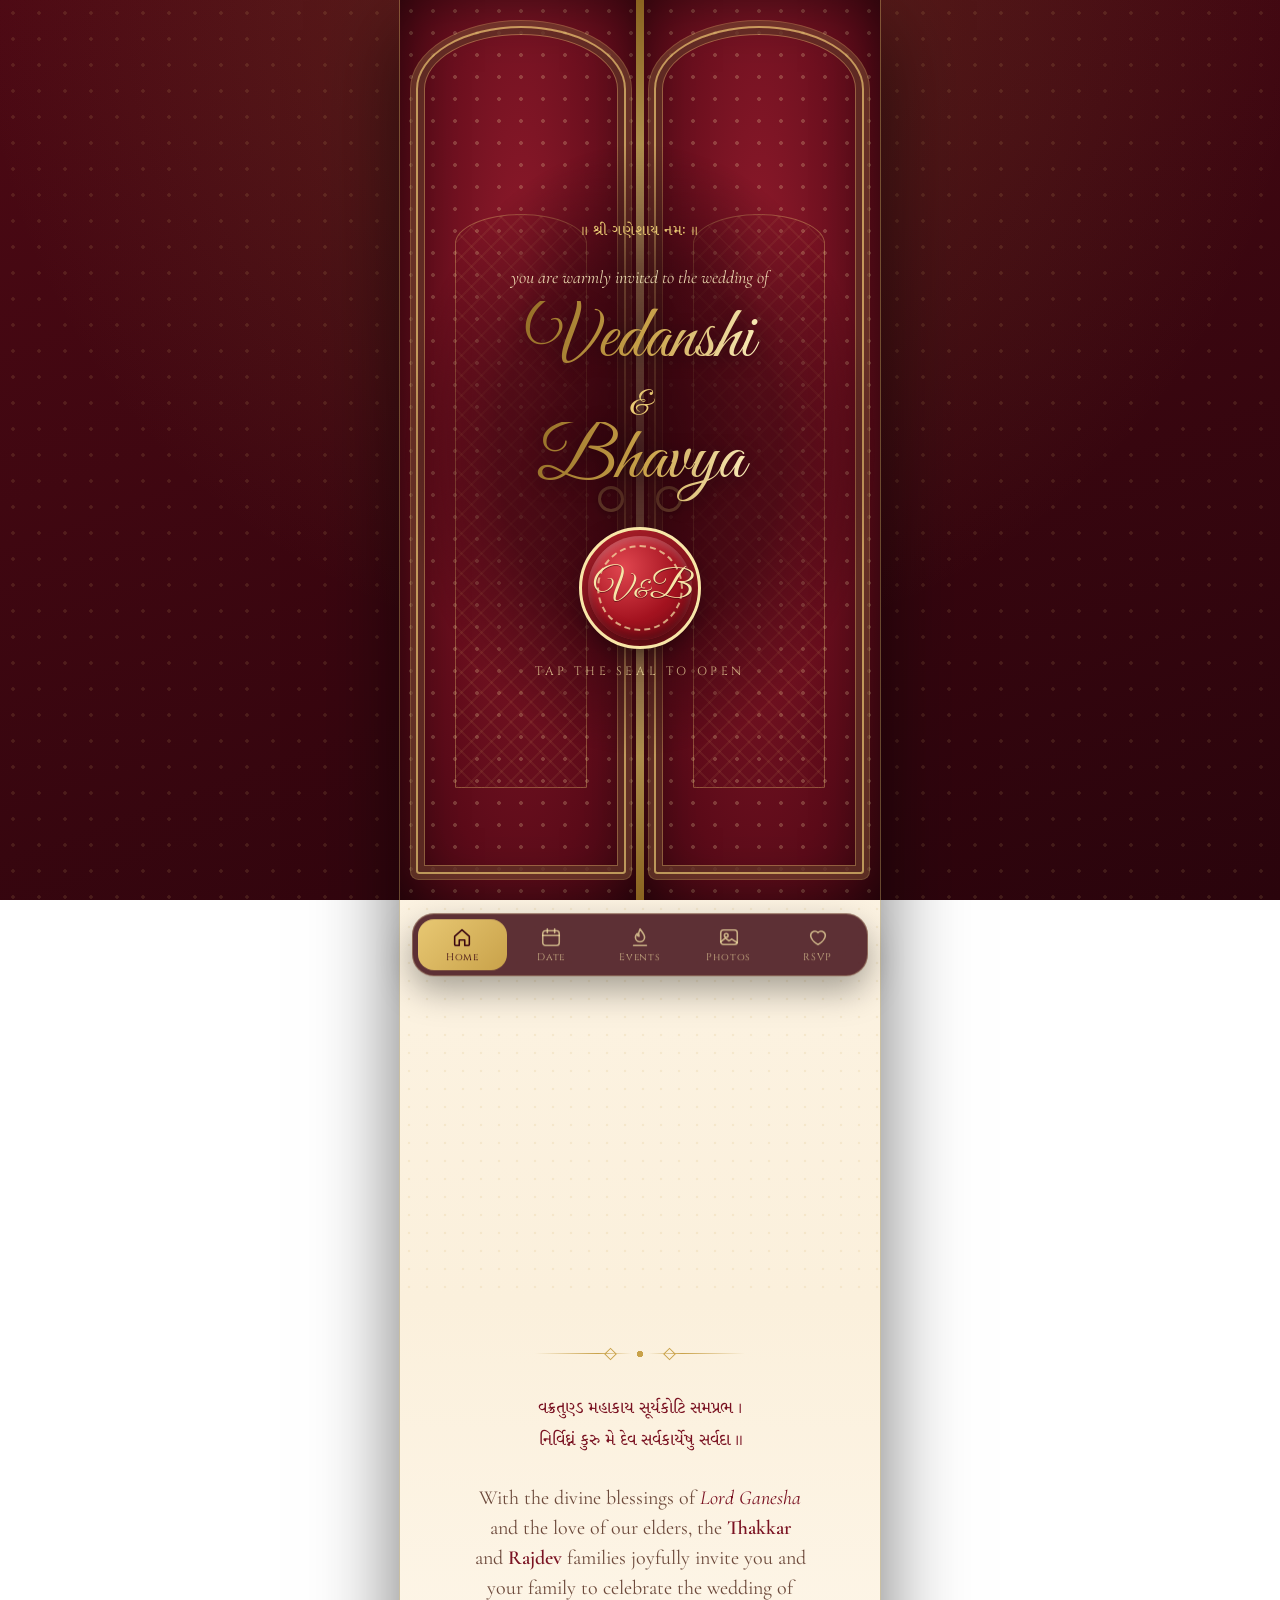
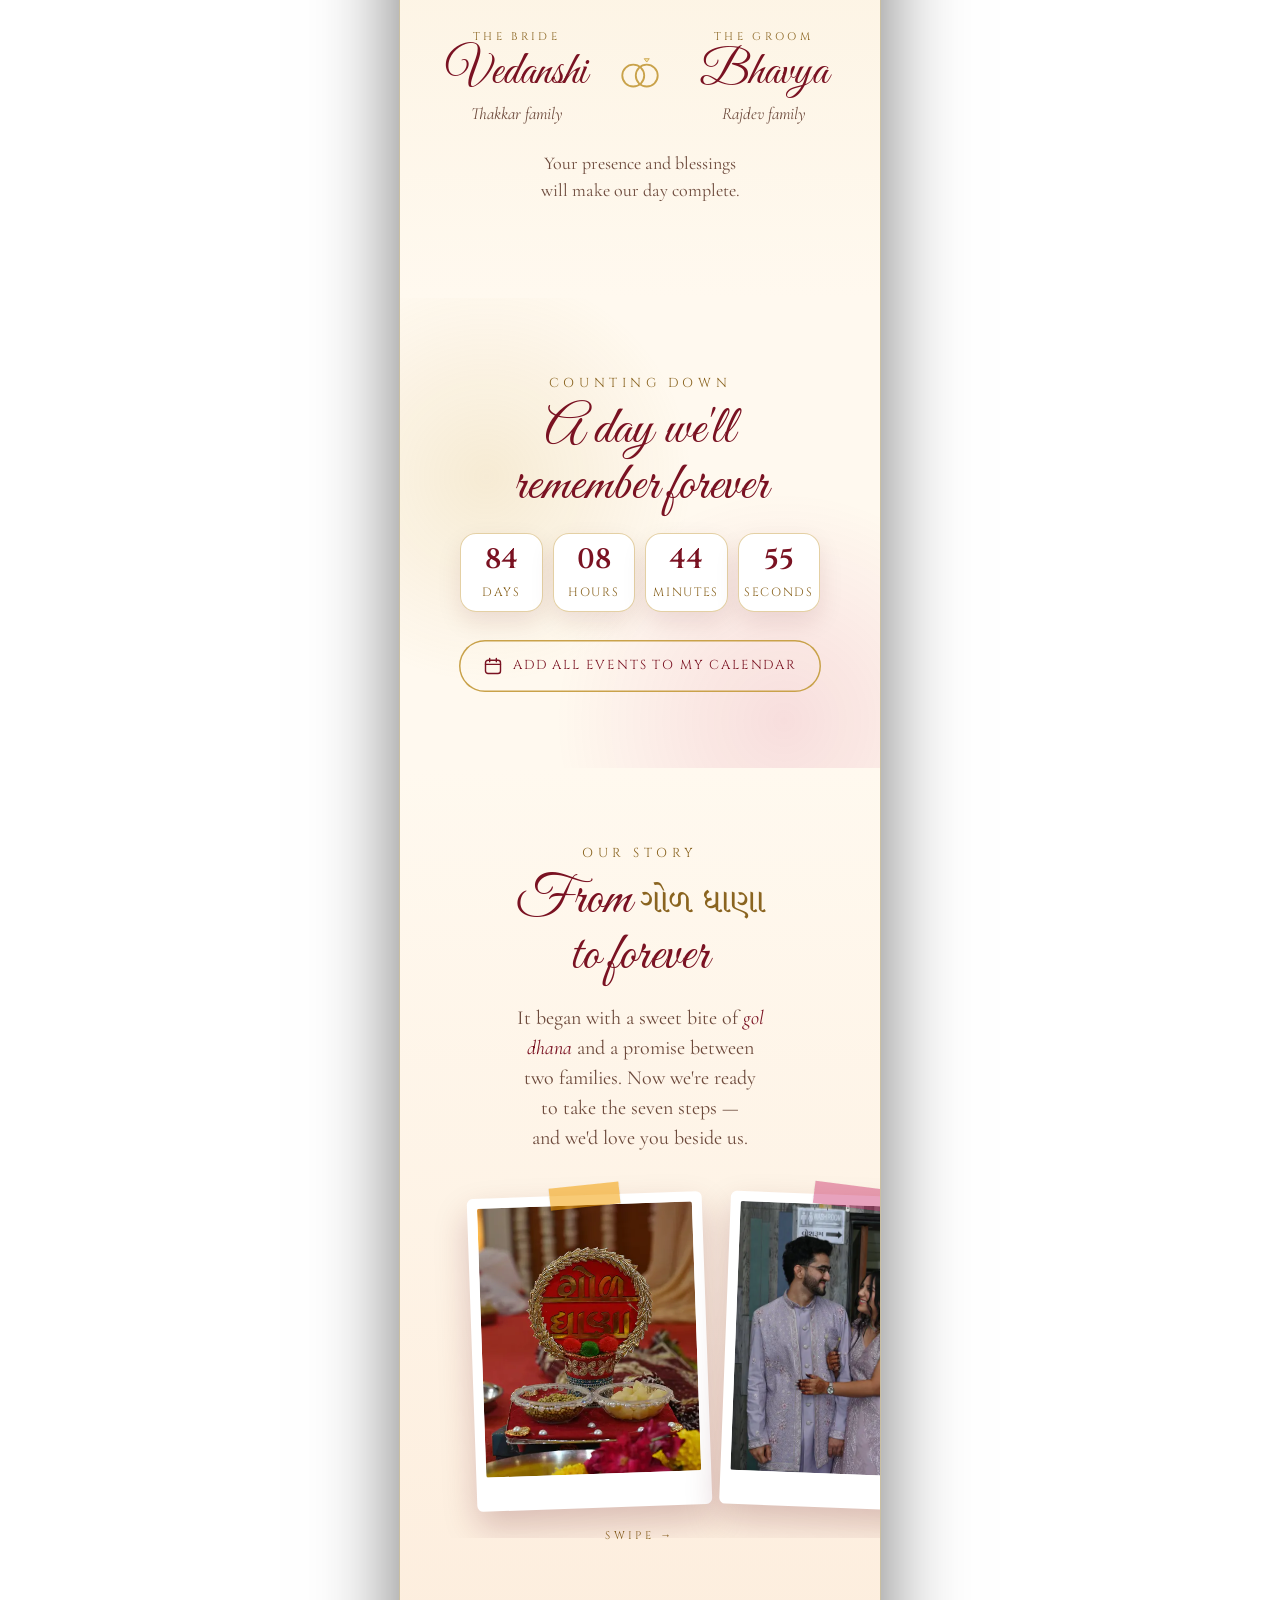
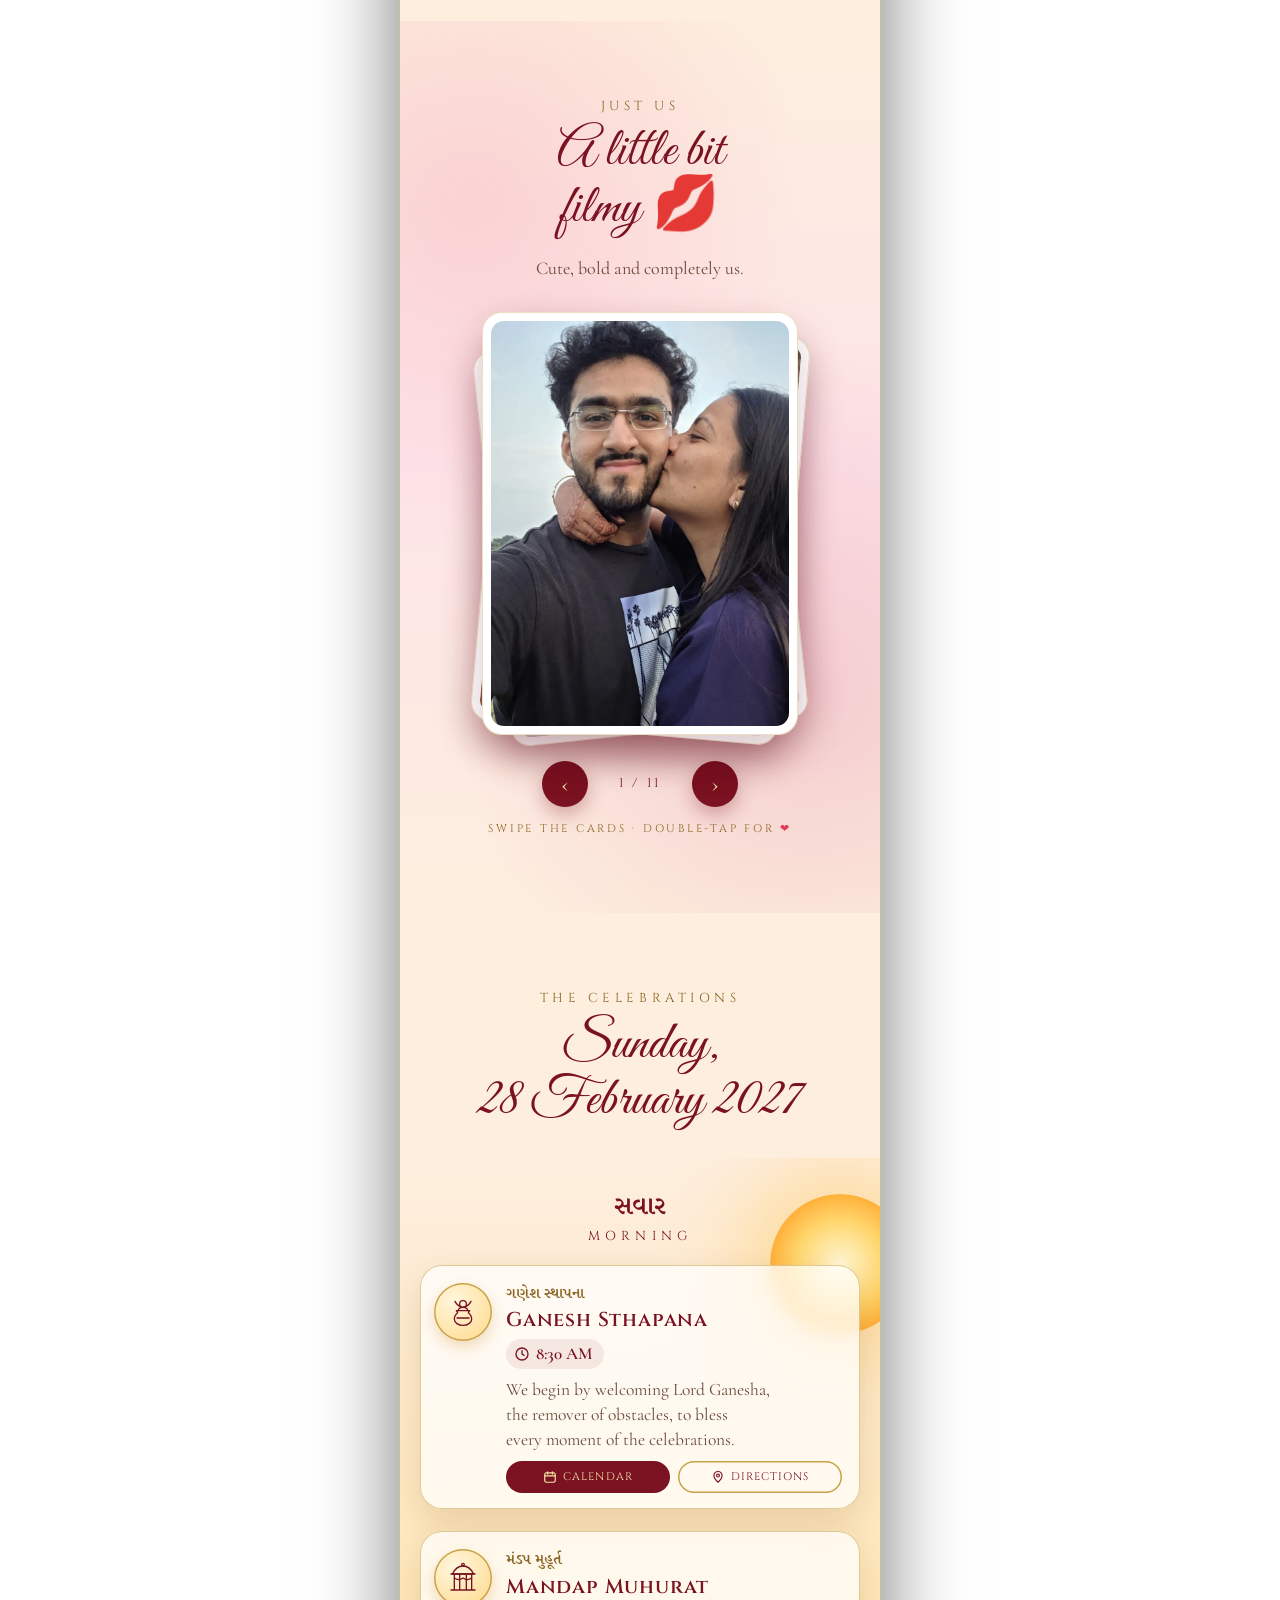
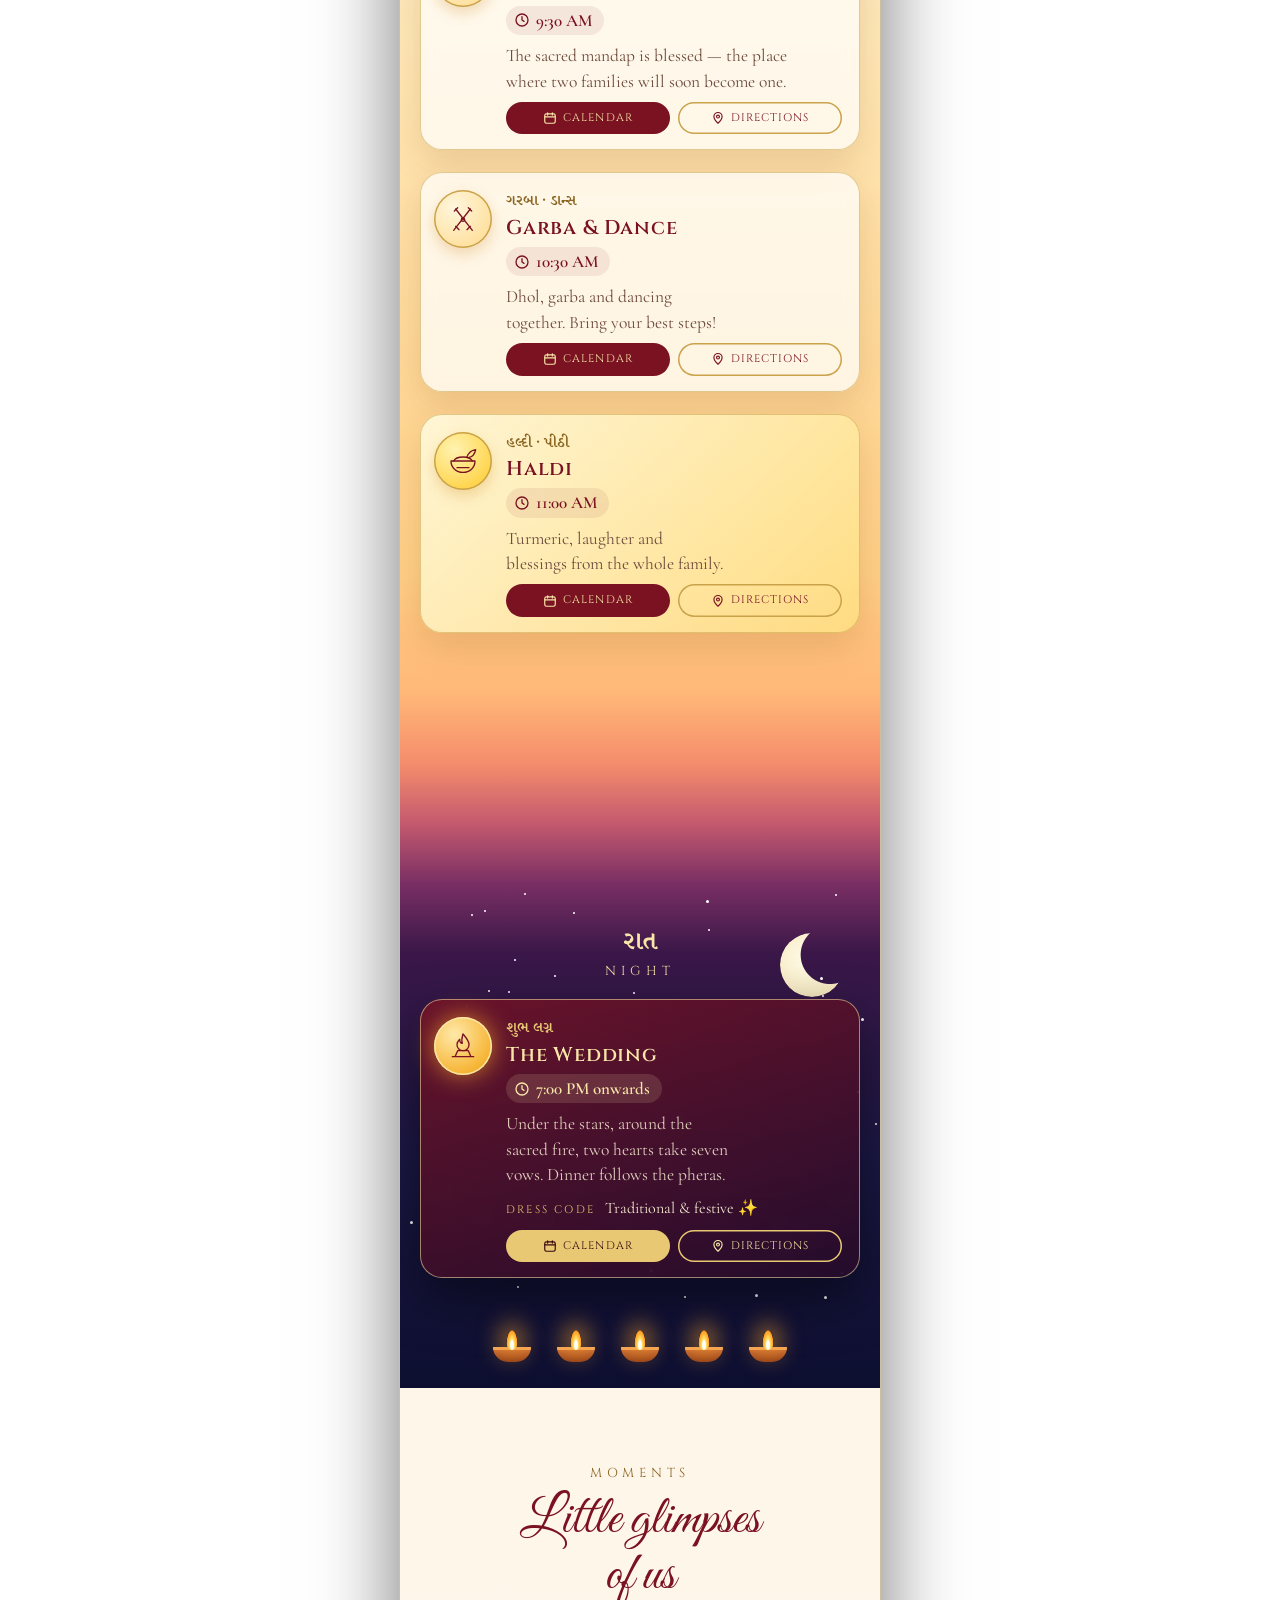
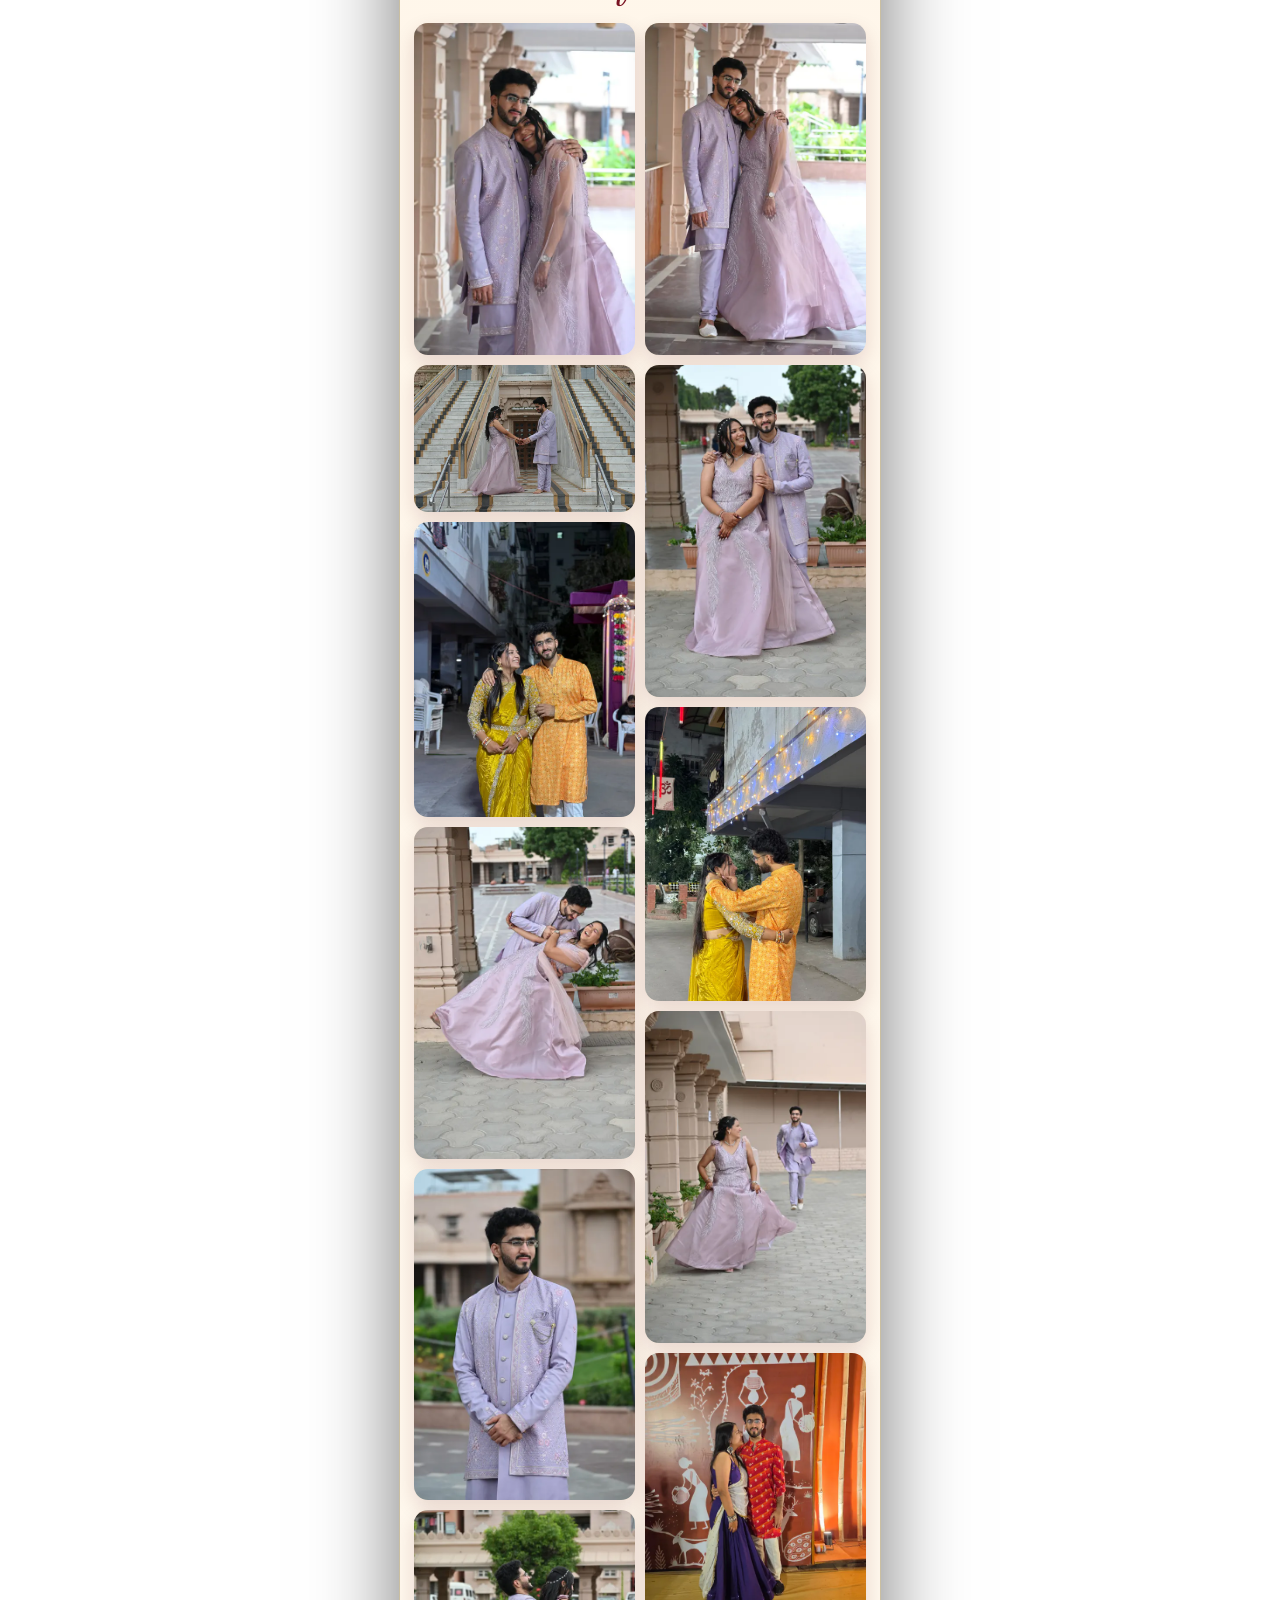
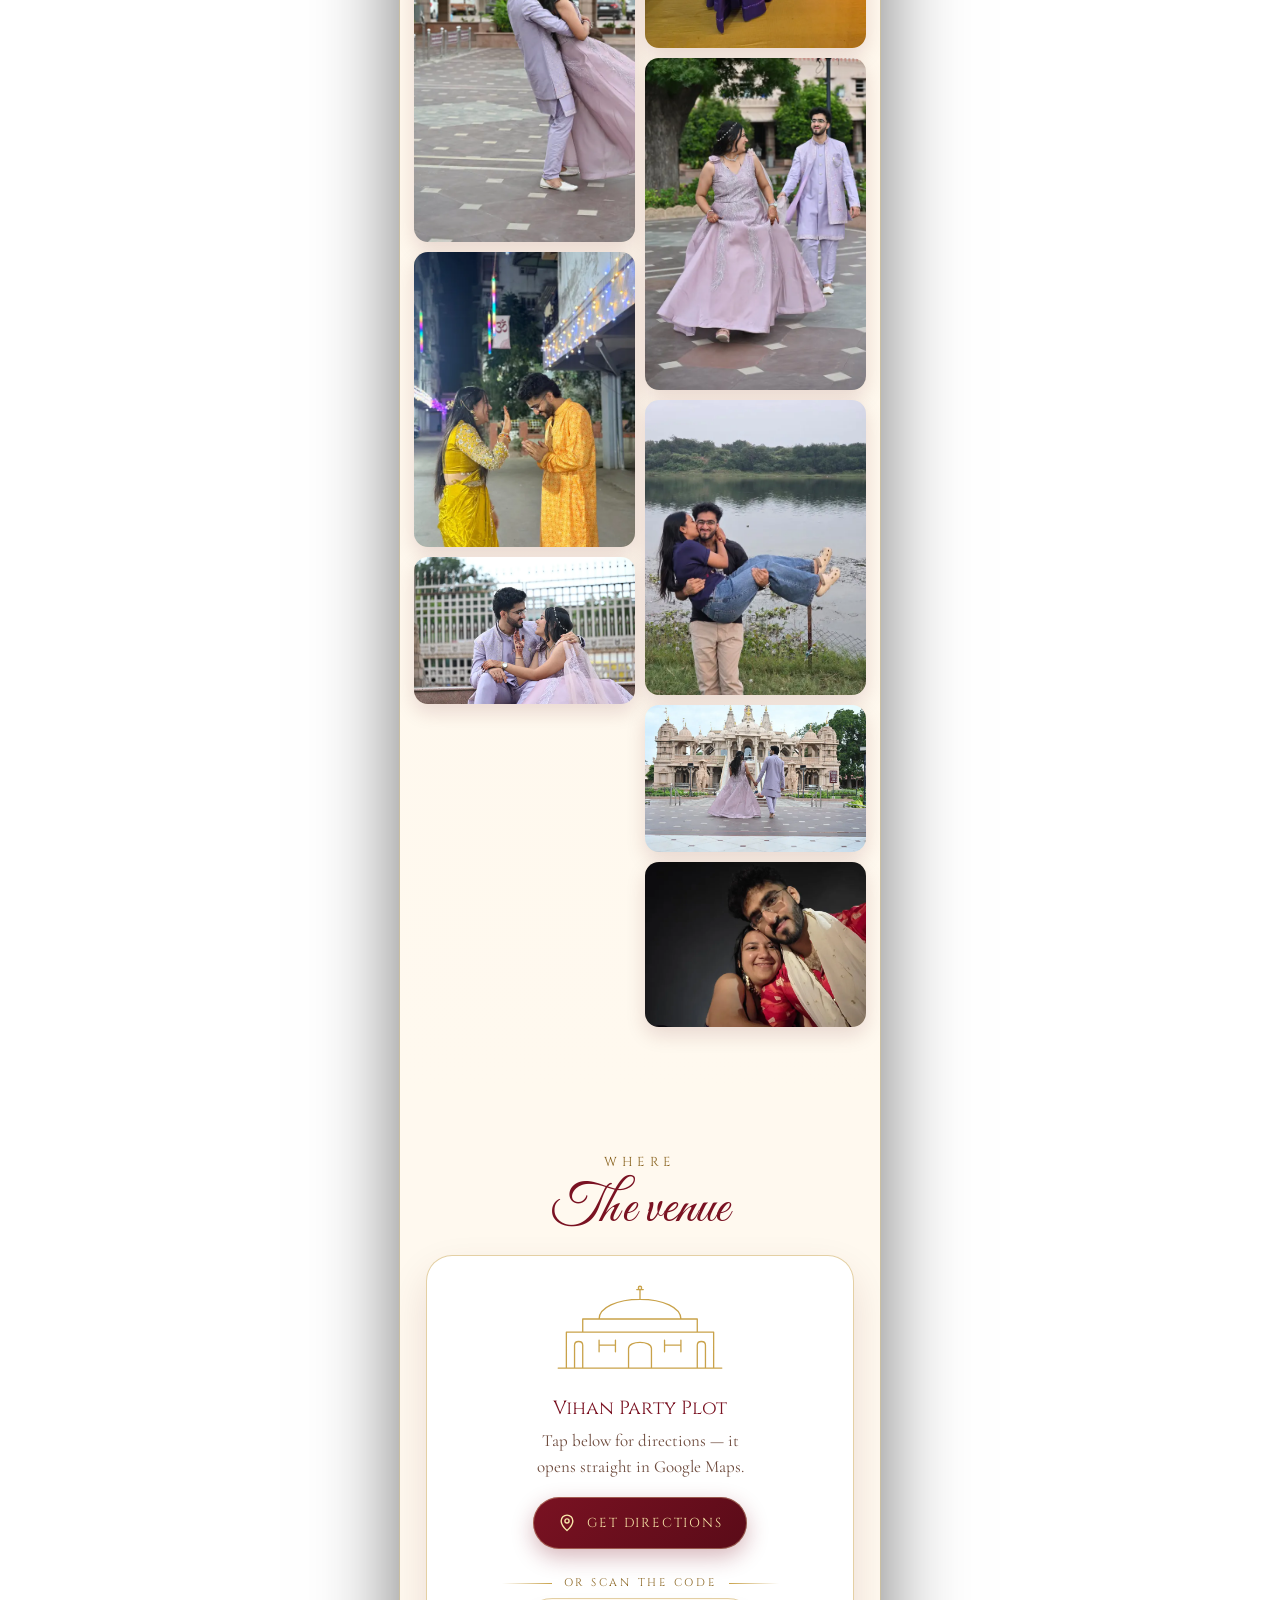
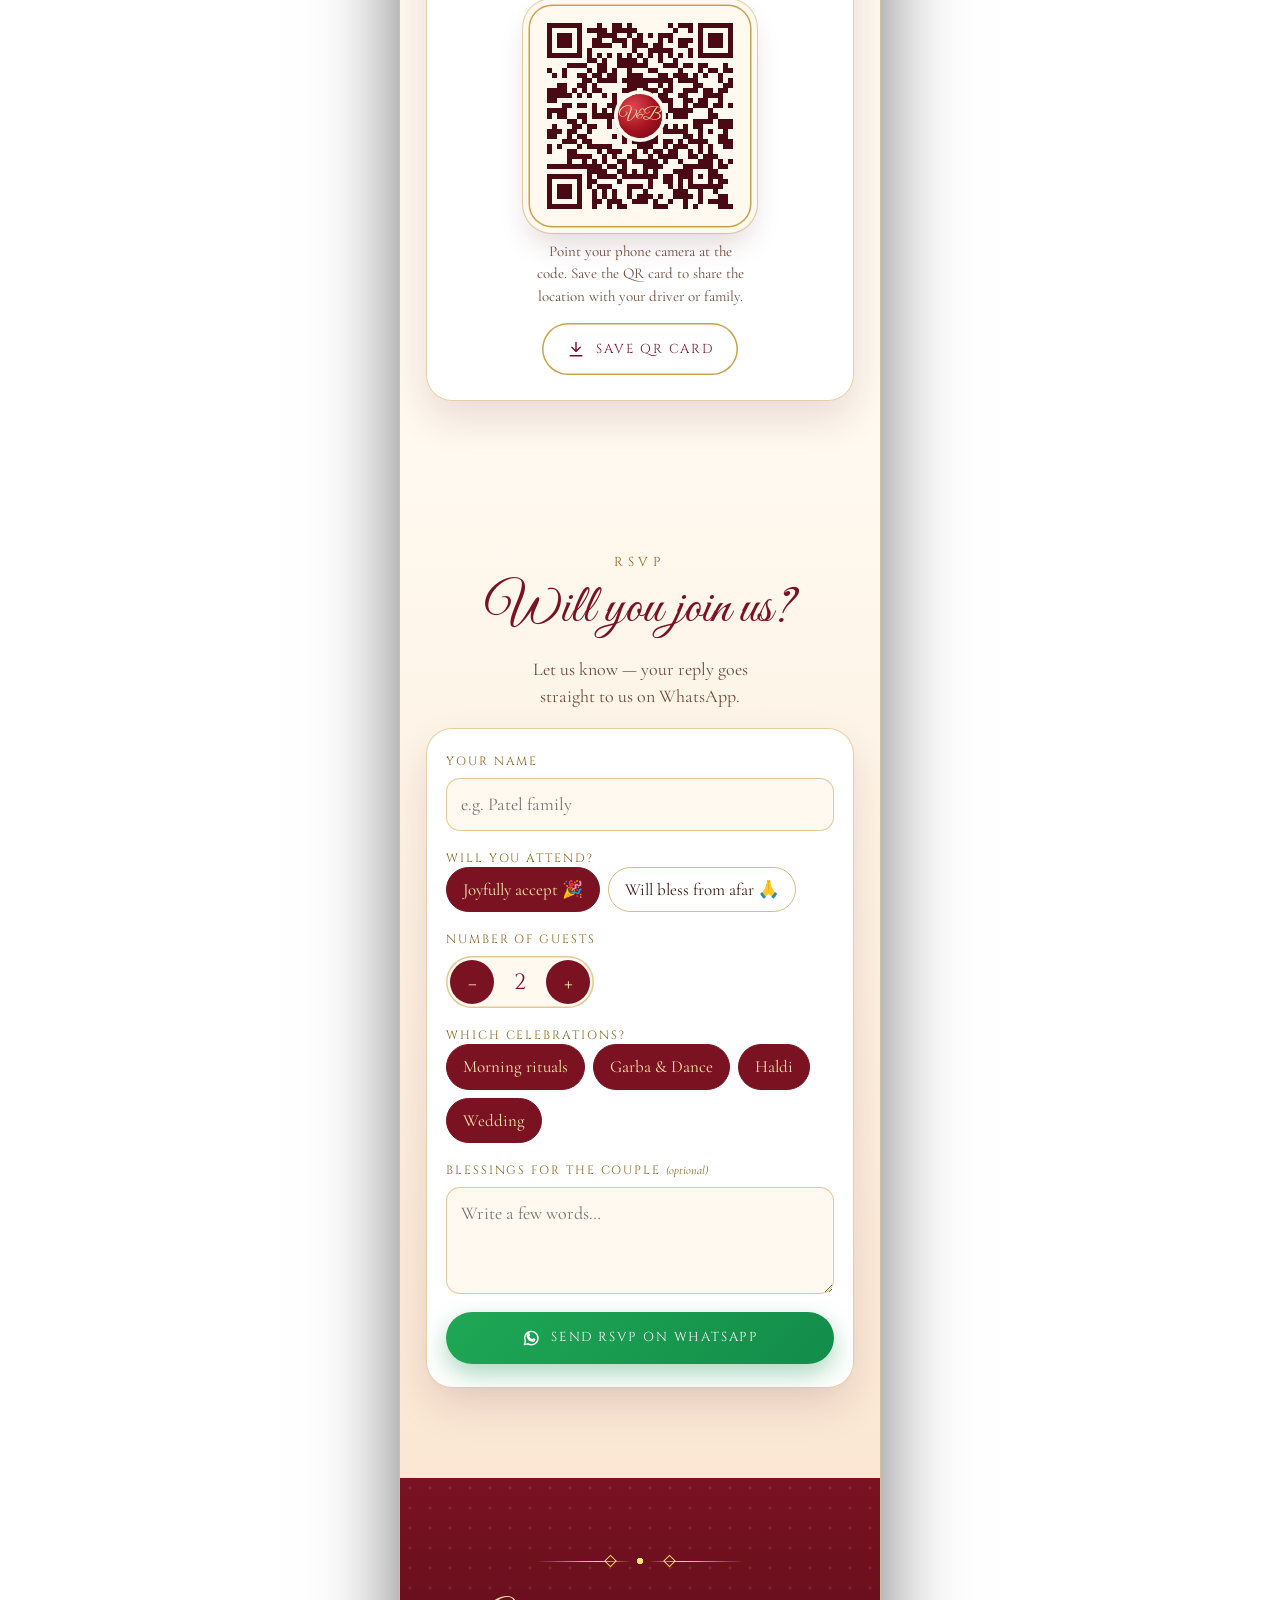
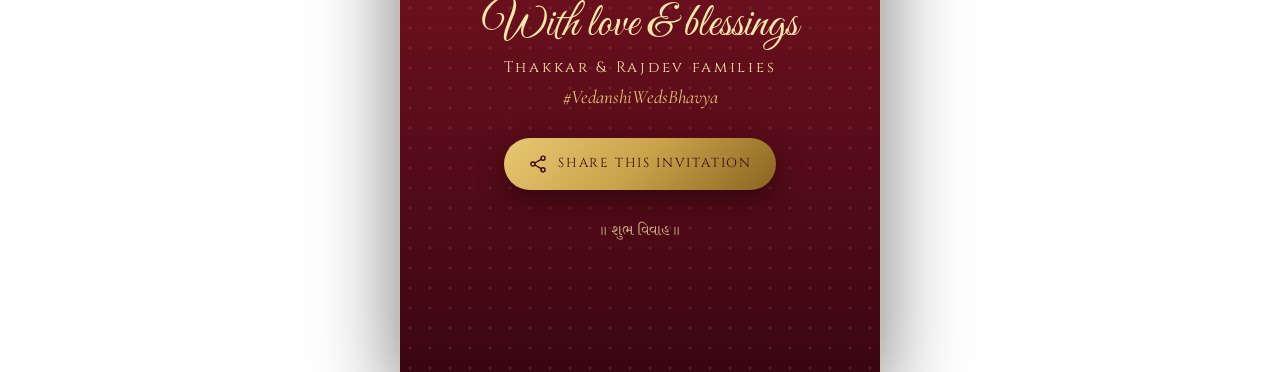
==== commit 952bfe80: "Make Garba & Dance its own event before Haldi; drop the yellow dress code Both invitations: Garba & " ====
--- a/docs/index.html
+++ b/docs/index.html
@@ -210,18 +210,32 @@
           </div>
         </li>
 
+        <li class="event reveal garba"
+            data-start="2027-02-28T10:30:00+05:30" data-end="2027-02-28T11:00:00+05:30"
+            data-title="Garba & Dance · Vedanshi & Bhavya">
+          <div class="ev-icon" aria-hidden="true">
+            <svg viewBox="0 0 48 48"><path d="M10 41L35 9M38 41L13 9"/><path d="M32 7l5 5M16 7l-5 5"/><path d="M13 35l5 5M35 35l-5 5"/><circle cx="24" cy="25" r="2.5"/></svg>
+          </div>
+          <div class="ev-body">
+            <p class="ev-gu gu">ગરબા · ડાન્સ</p>
+            <h4>Garba &amp; Dance</h4>
+            <p class="ev-time"><svg viewBox="0 0 24 24" aria-hidden="true"><circle cx="12" cy="12" r="9"/><path d="M12 7v5l3 2"/></svg>10:30 AM</p>
+            <p class="ev-desc">Dhol, garba and dancing together. Bring your best steps!</p>
+            <div class="ev-actions"><button type="button" class="chip" data-cal aria-label="Add to calendar"><svg viewBox="0 0 24 24" aria-hidden="true"><rect x="3" y="5" width="18" height="16" rx="3"/><path d="M3 10h18M8 3v4M16 3v4"/></svg>Calendar</button></div>
+          </div>
+        </li>
+
         <li class="event reveal haldi"
             data-start="2027-02-28T11:00:00+05:30" data-end="2027-02-28T13:00:00+05:30"
-            data-title="Haldi, Garba & Dance · Vedanshi & Bhavya">
+            data-title="Haldi · Vedanshi & Bhavya">
           <div class="ev-icon" aria-hidden="true">
             <svg viewBox="0 0 48 48"><path d="M6 24h36c0 10-8 17-18 17S6 34 6 24z"/><path d="M10 24c2-4 6-6 14-6s12 2 14 6"/><path d="M30 18c2-6 7-10 13-11-1 6-5 11-11 12"/><path d="M15 34h18"/></svg>
           </div>
           <div class="ev-body">
-            <p class="ev-gu gu">હલ્દી · પીઠી · ગરબા</p>
-            <h4>Haldi, Garba &amp; Dance</h4>
+            <p class="ev-gu gu">હલ્દી · પીઠી</p>
+            <h4>Haldi</h4>
             <p class="ev-time"><svg viewBox="0 0 24 24" aria-hidden="true"><circle cx="12" cy="12" r="9"/><path d="M12 7v5l3 2"/></svg>11:00 AM</p>
-            <p class="ev-desc">Turmeric, laughter and a lot of colour, then garba and dancing till our feet give up. Come ready to get a little yellow!</p>
-            <p class="dress"><span>Dress code</span> Shades of yellow&nbsp;💛</p>
+            <p class="ev-desc">Turmeric, laughter and blessings from the whole family.</p>
             <div class="ev-actions"><button type="button" class="chip" data-cal aria-label="Add to calendar"><svg viewBox="0 0 24 24" aria-hidden="true"><rect x="3" y="5" width="18" height="16" rx="3"/><path d="M3 10h18M8 3v4M16 3v4"/></svg>Calendar</button></div>
           </div>
         </li>
@@ -329,7 +343,8 @@
         <legend>Which celebrations?</legend>
         <div class="choice multi">
           <label><input type="checkbox" name="events" value="Morning rituals" checked><span>Morning rituals</span></label>
-          <label><input type="checkbox" name="events" value="Haldi, Garba & Dance" checked><span>Haldi, Garba &amp; Dance</span></label>
+          <label><input type="checkbox" name="events" value="Garba & Dance" checked><span>Garba &amp; Dance</span></label>
+          <label><input type="checkbox" name="events" value="Haldi" checked><span>Haldi</span></label>
           <label><input type="checkbox" name="events" value="Wedding" checked><span>Wedding</span></label>
         </div>
       </fieldset>
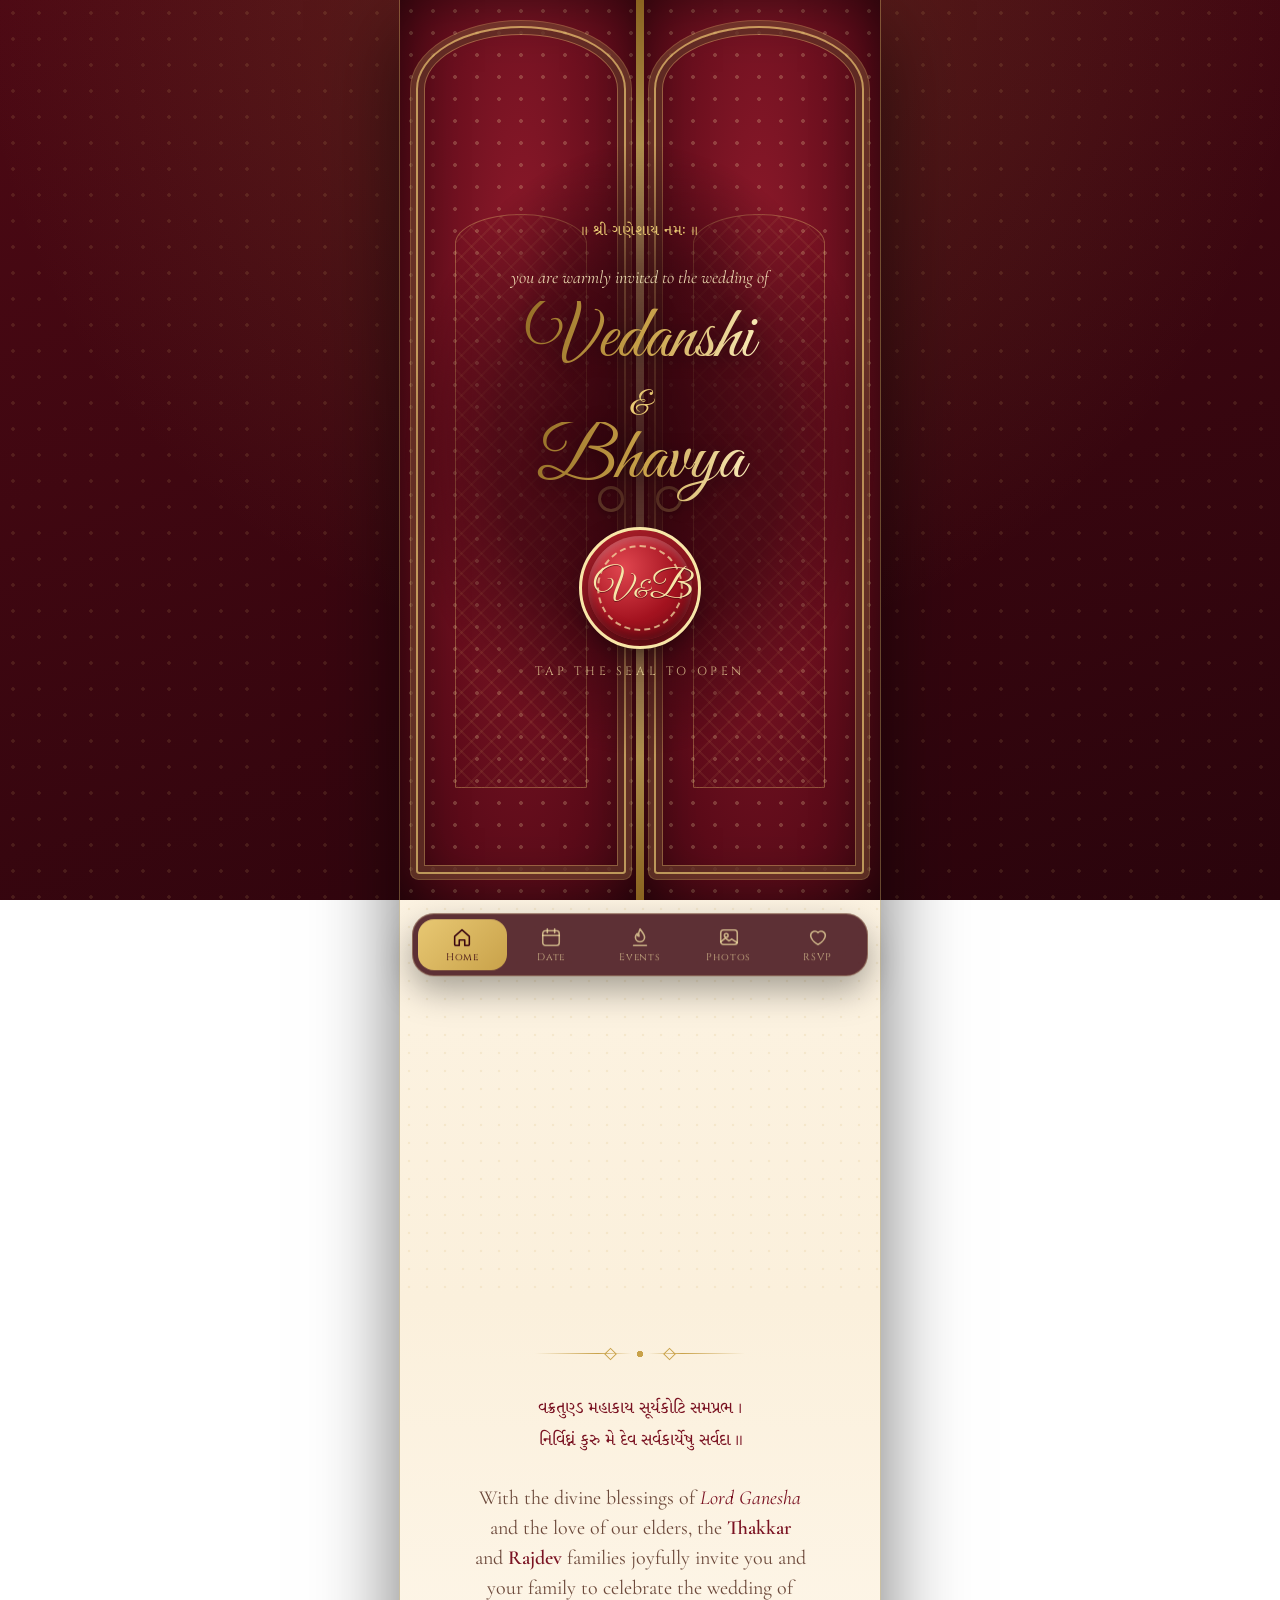
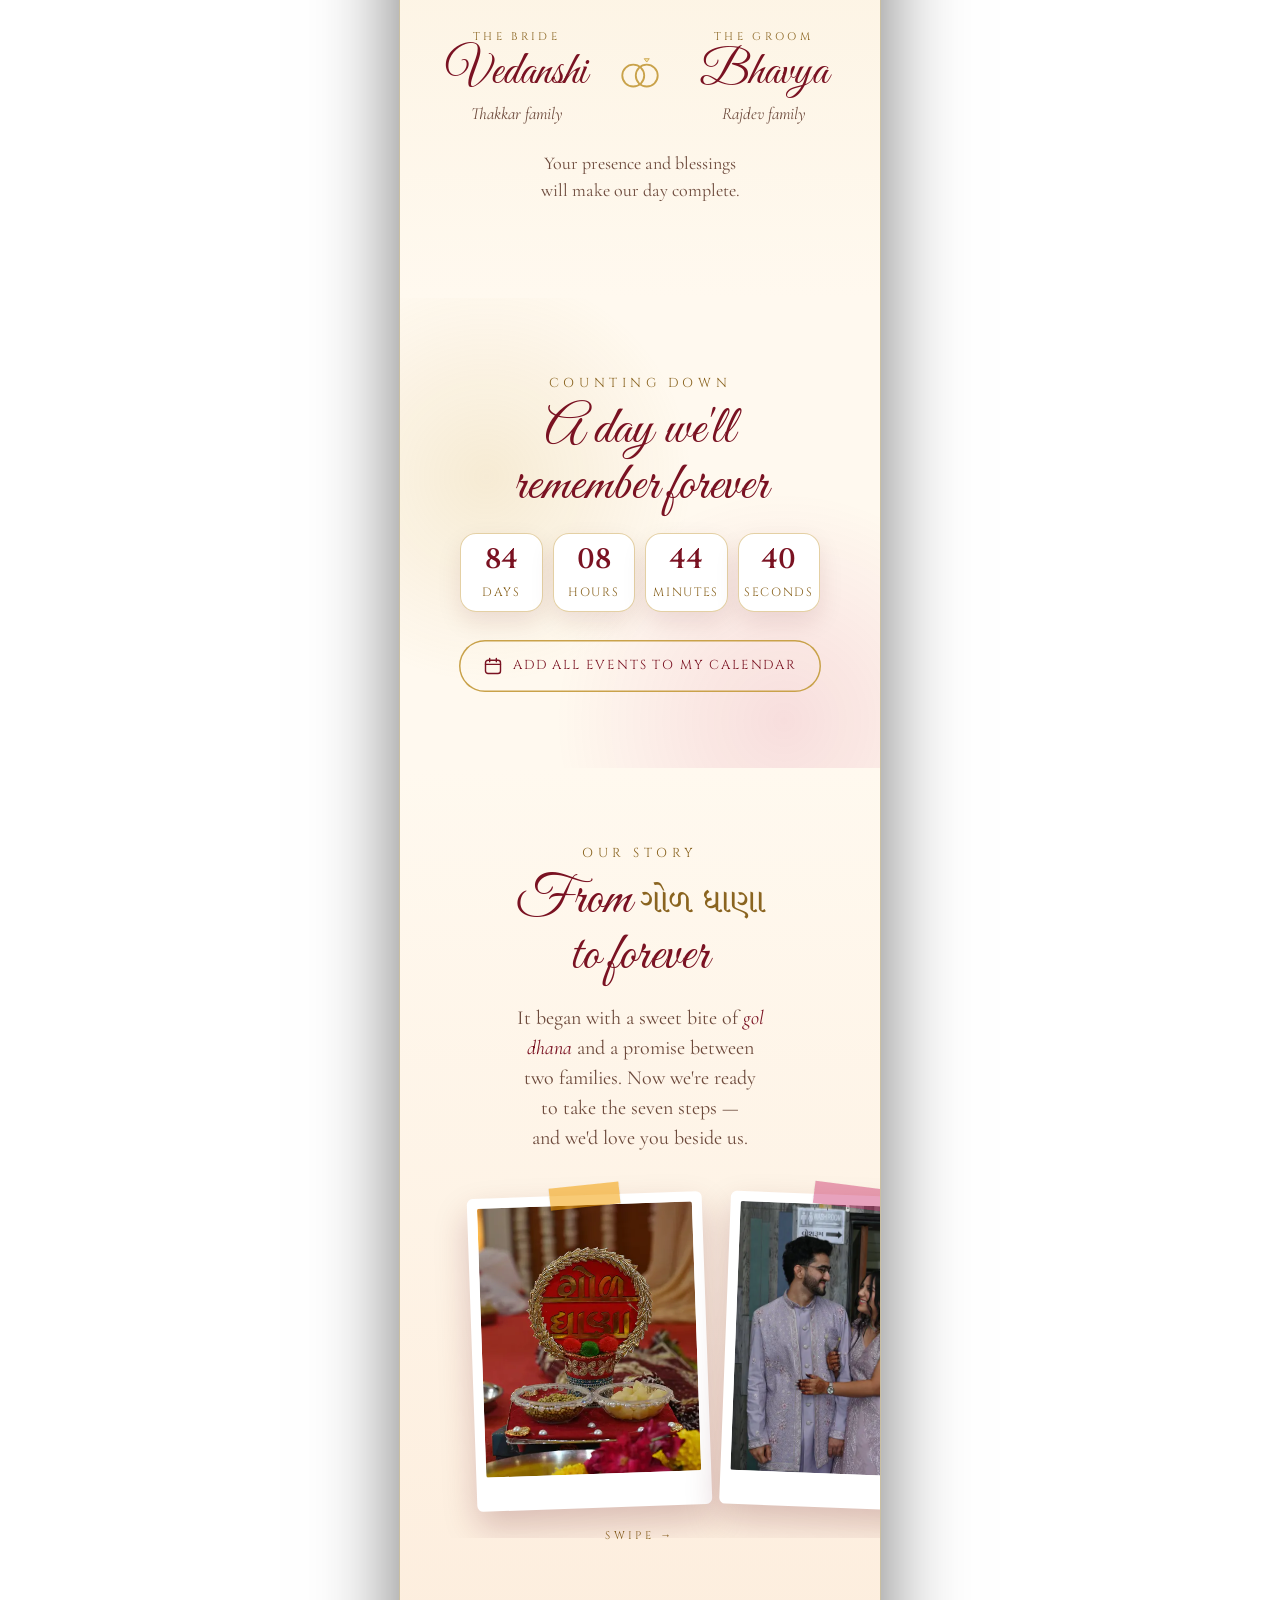
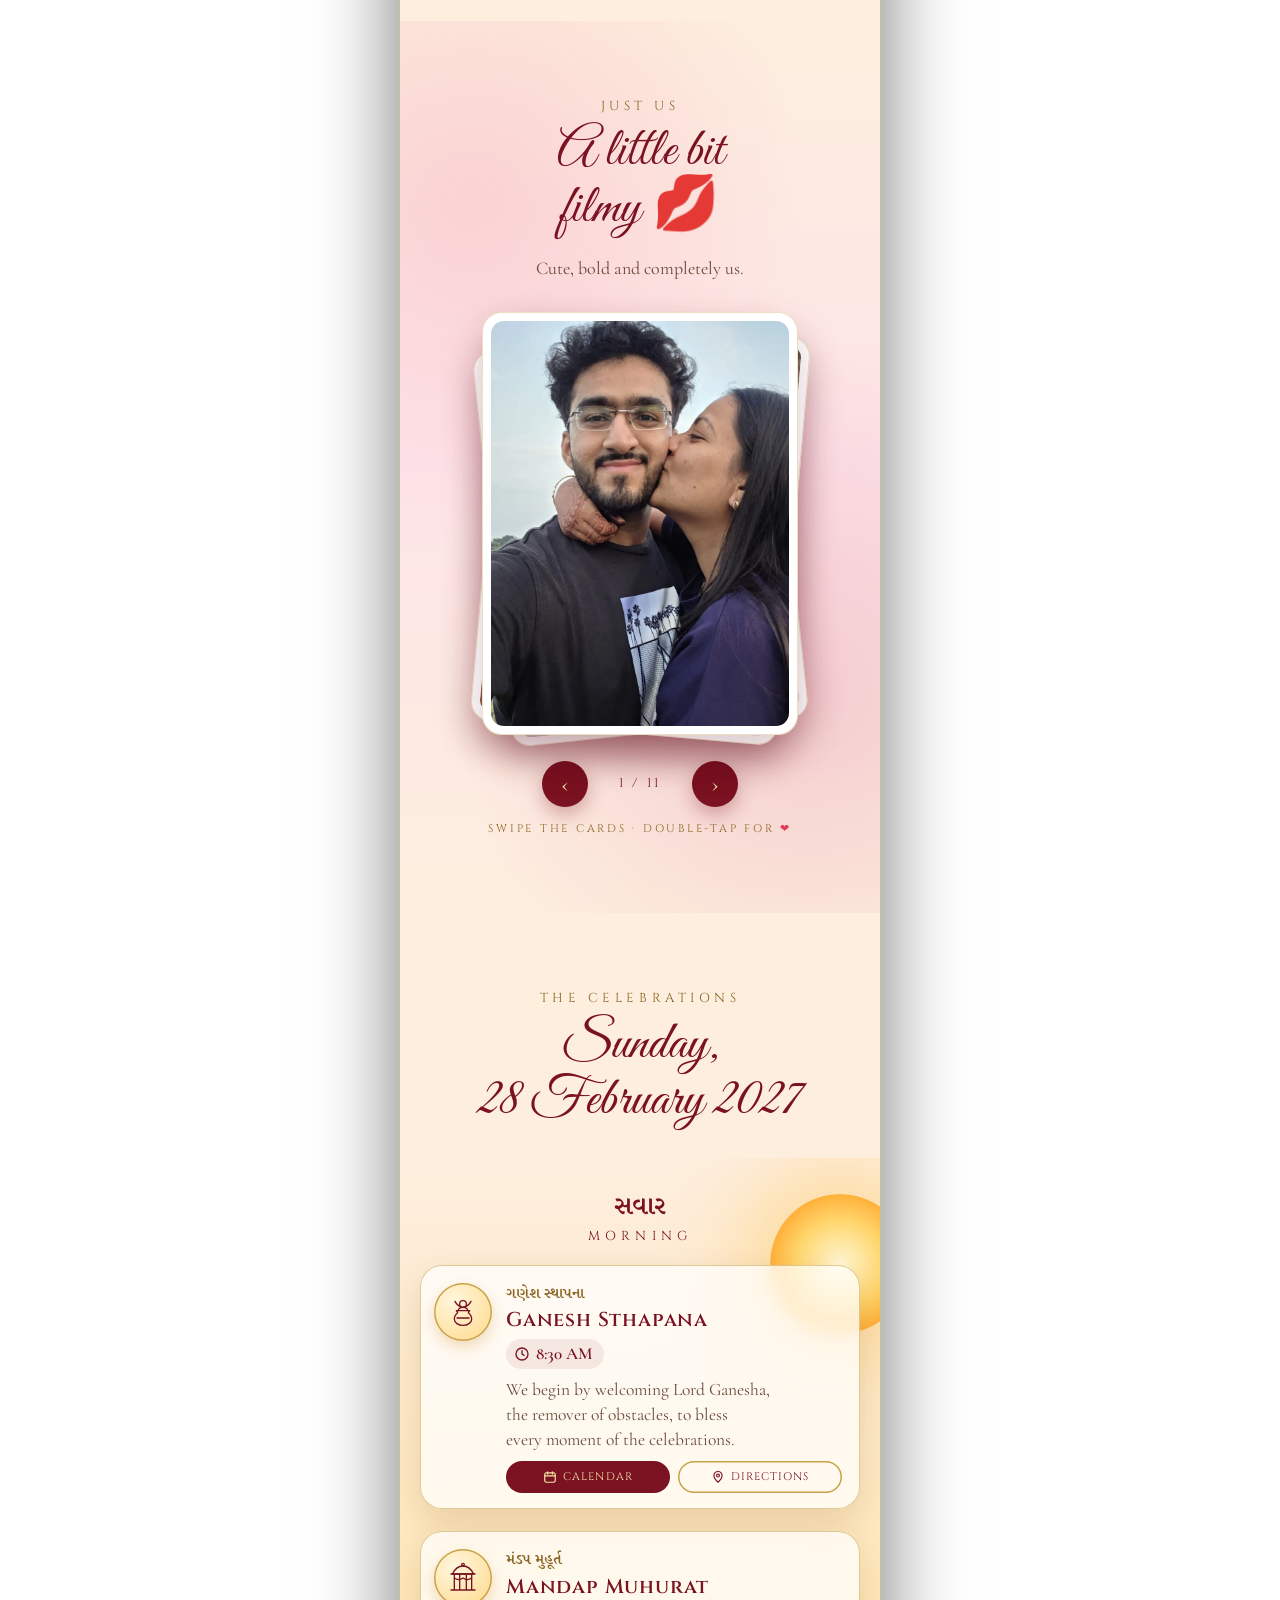
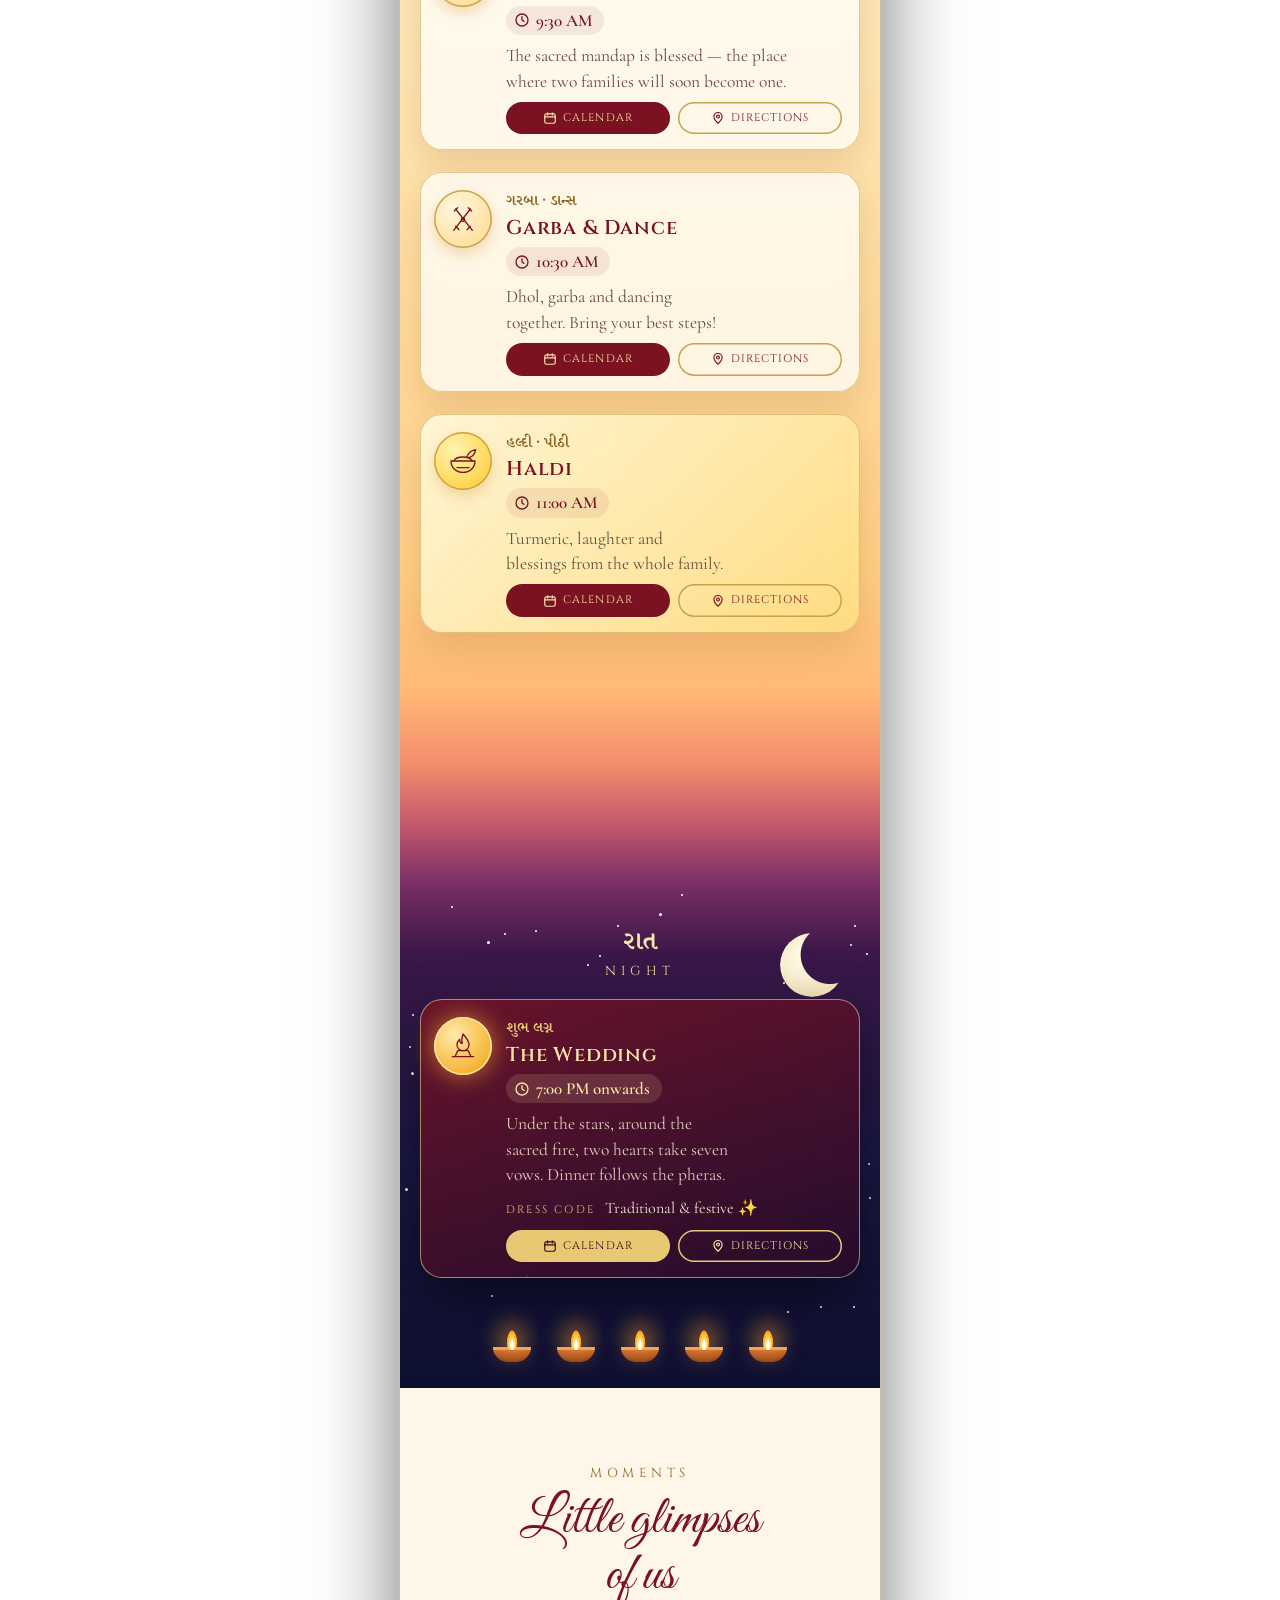
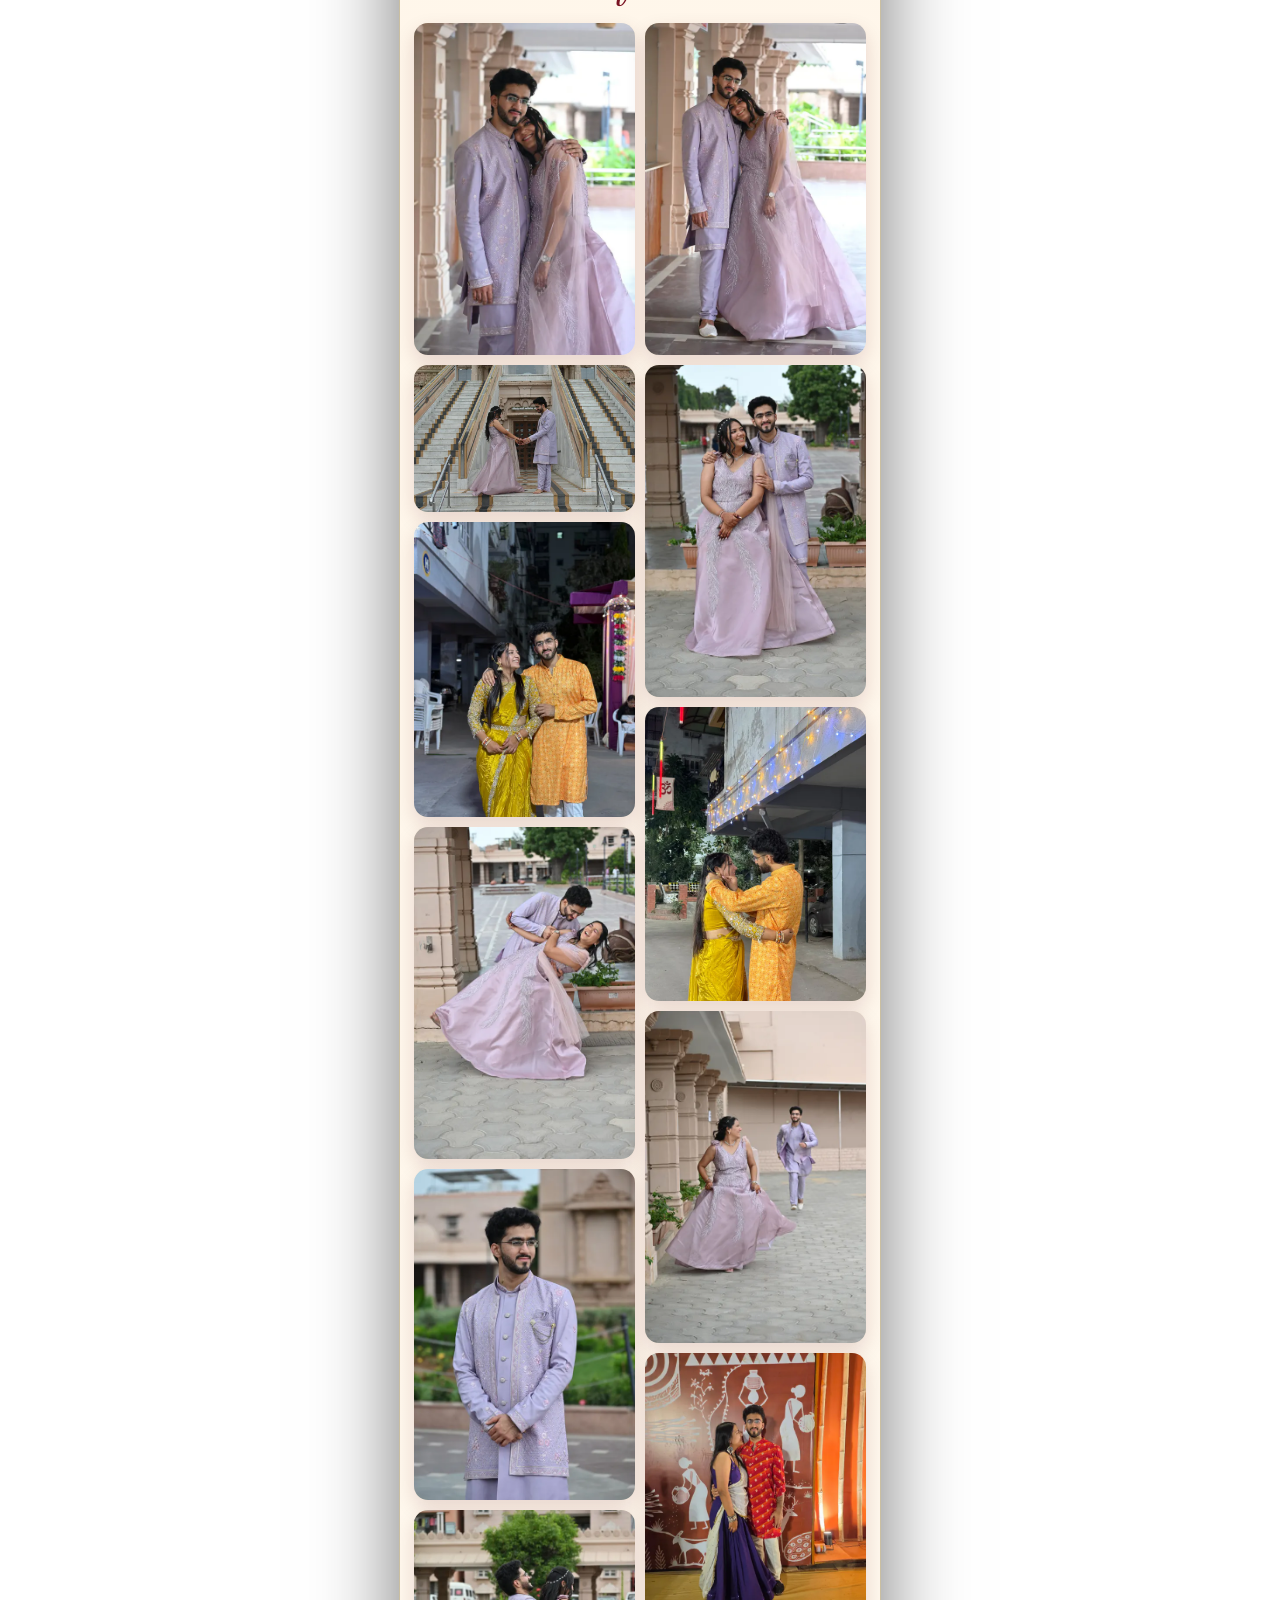
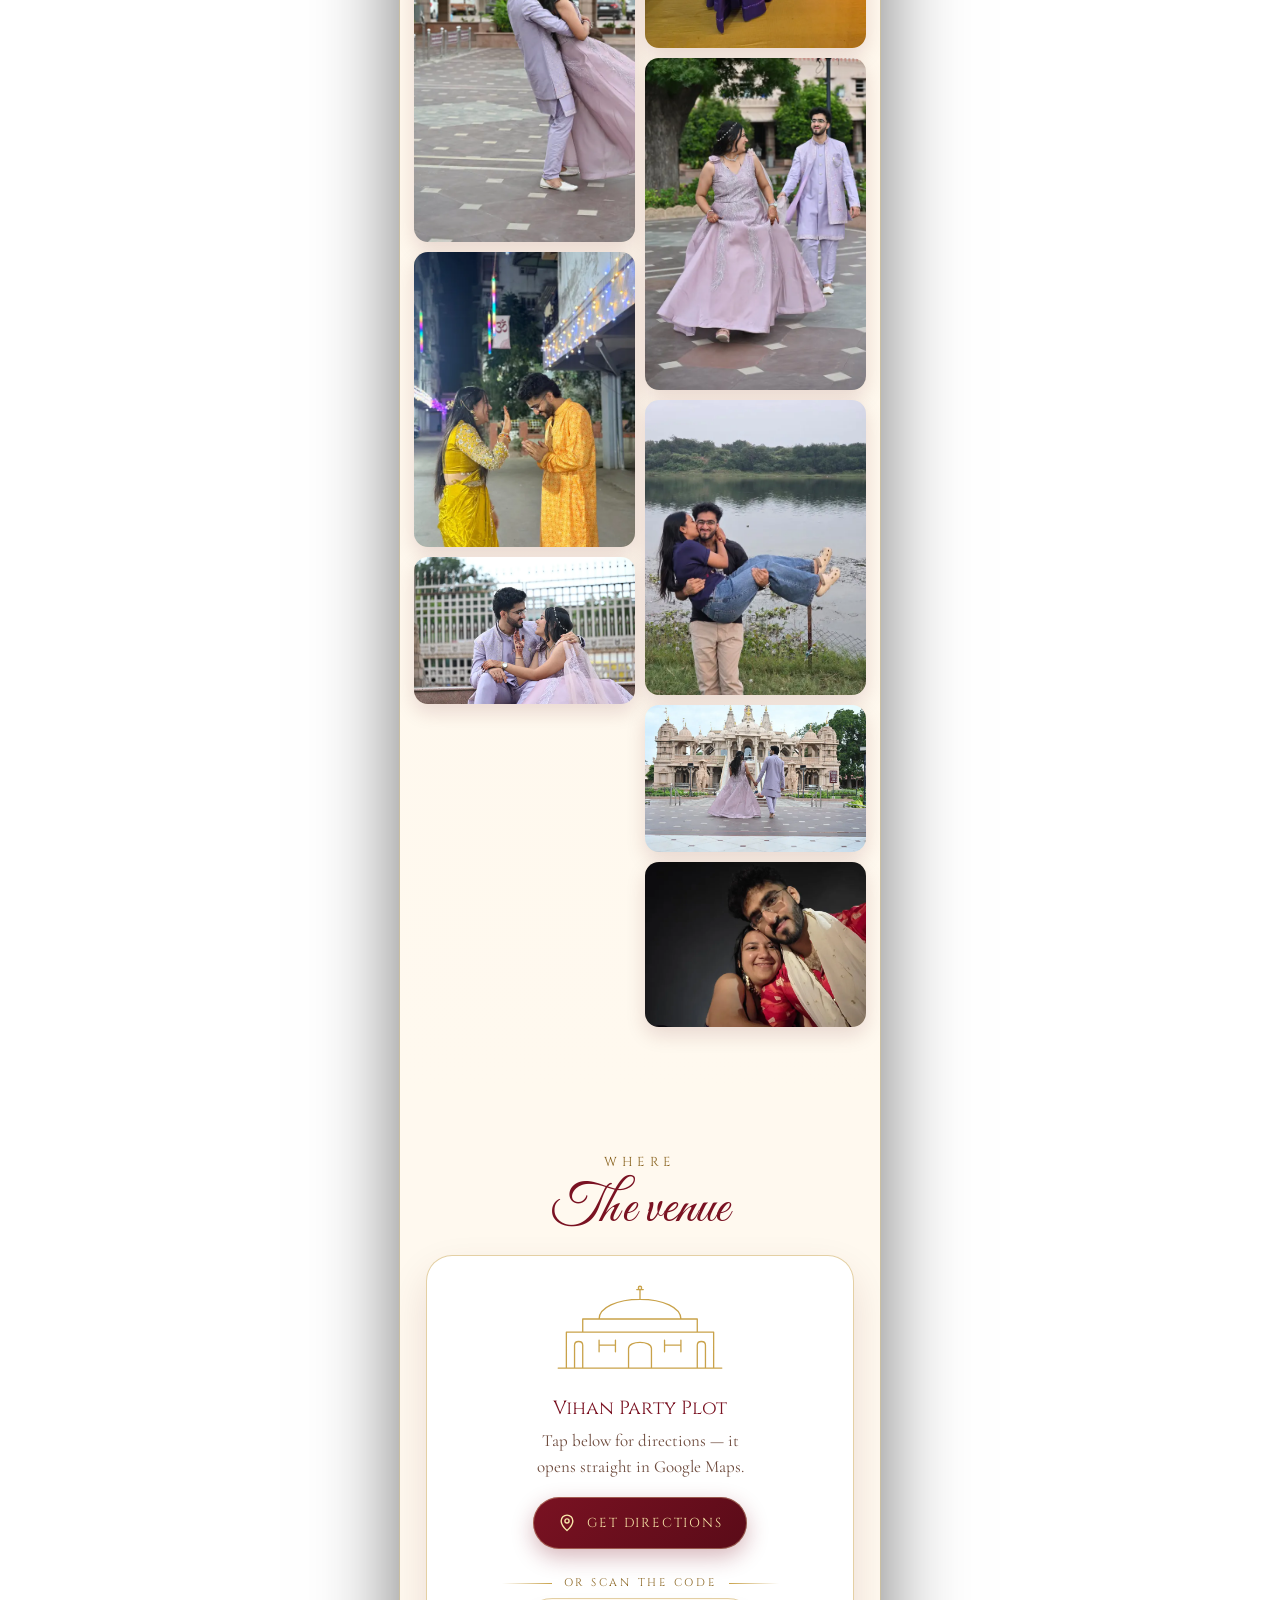
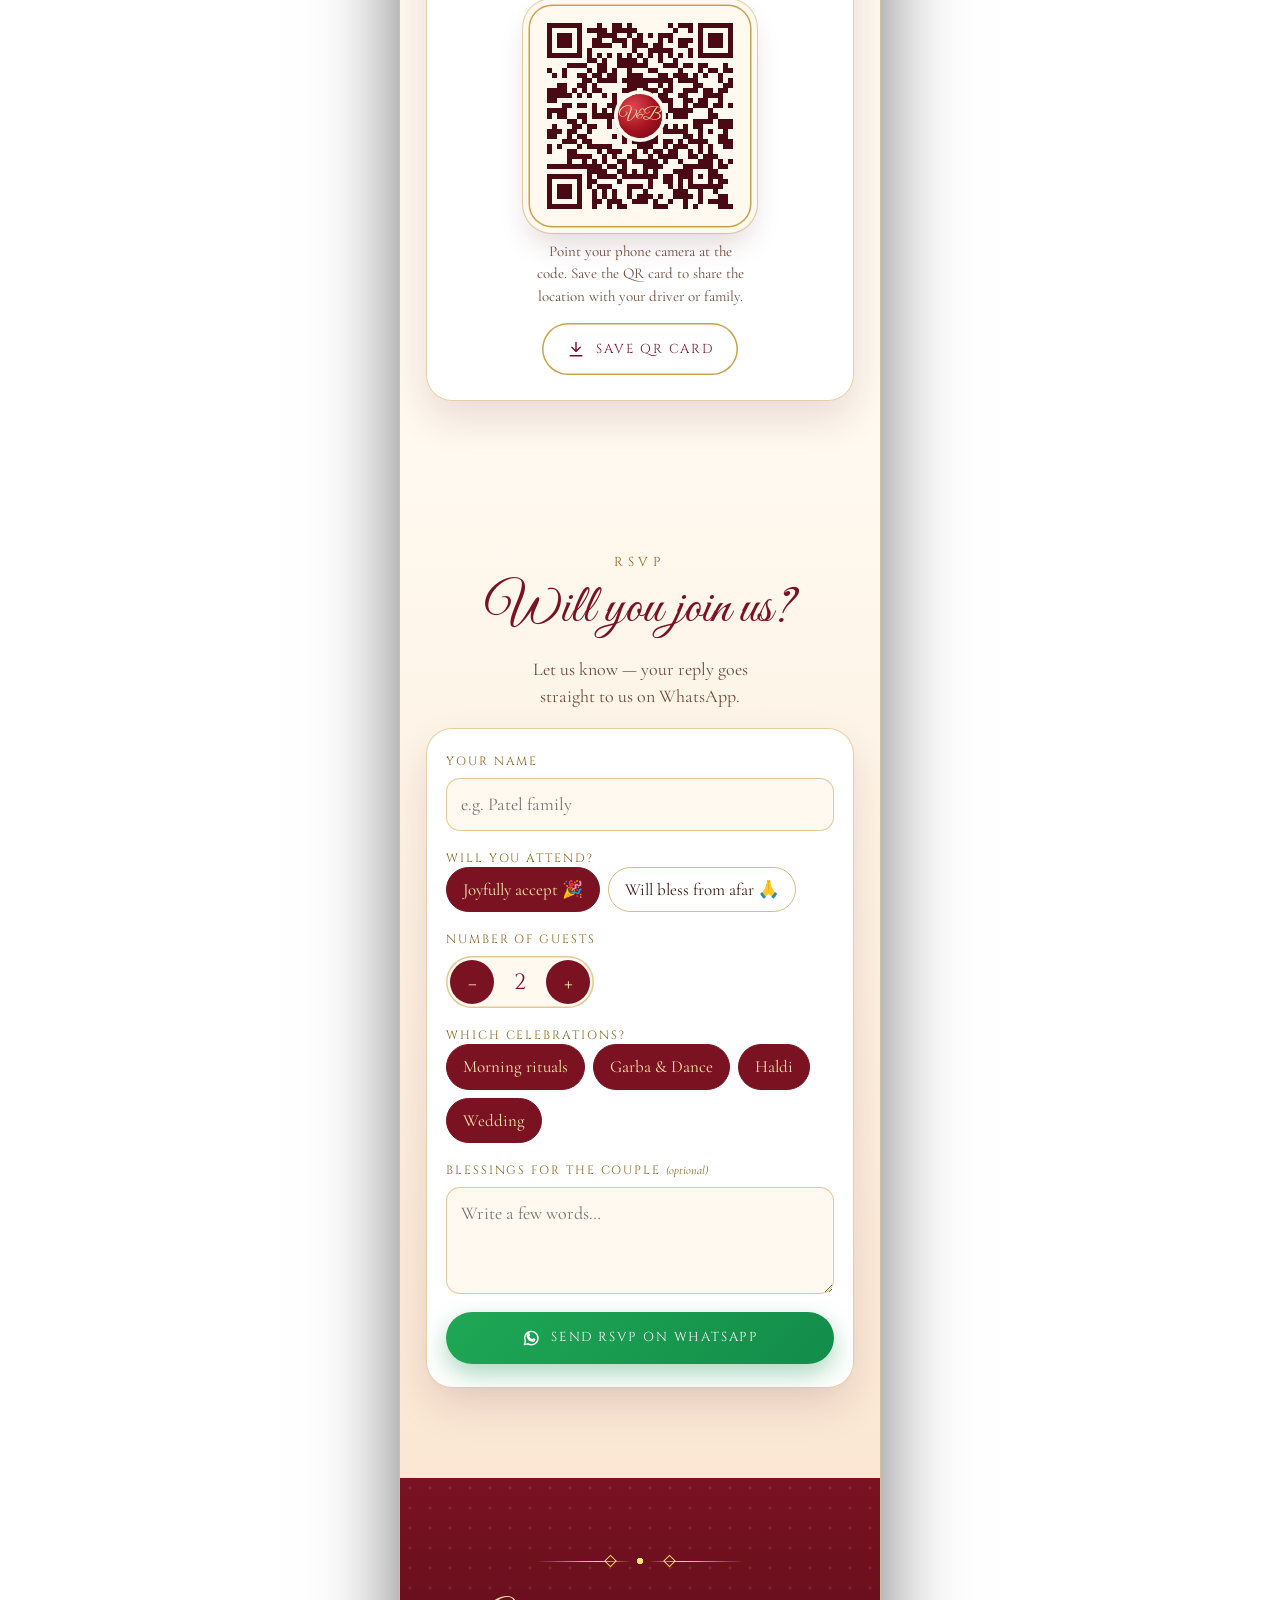
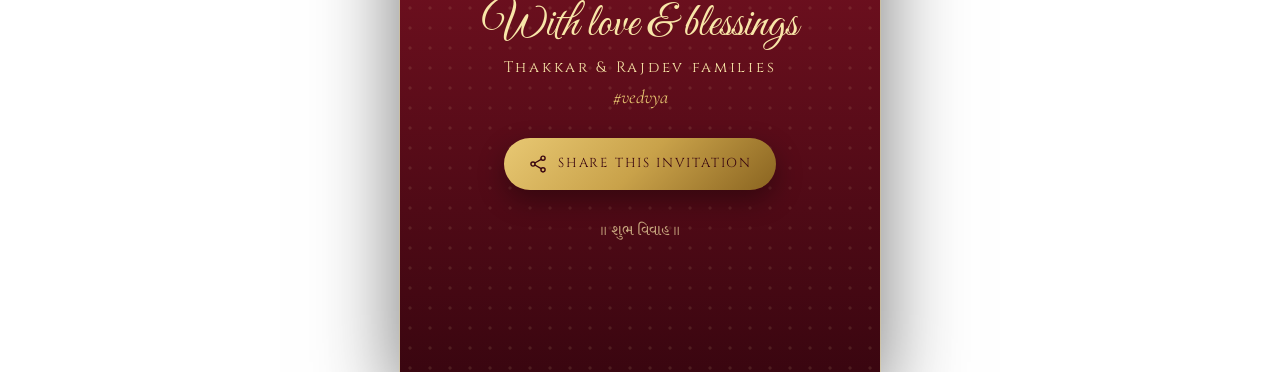
==== commit 407db807: "Use the couple's hashtag #vedvya on both invitations Co-Authored-By: Claude Opus 5.5 <noreply@anthro" ====
--- a/docs/index.html
+++ b/docs/index.html
@@ -366,7 +366,7 @@
     <div class="ornament light" aria-hidden="true"></div>
     <p class="thanks">With love &amp; blessings</p>
     <p class="families">Thakkar &amp; Rajdev families</p>
-    <p class="hashtag">#VedanshiWedsBhavya</p>
+    <p class="hashtag">#vedvya</p>
     <p class="see-you" id="seeYou" hidden>We can't wait to celebrate with you, <span id="seeYouName"></span> 💛</p>
     <div class="footer-actions">
       <button type="button" class="btn gold" id="shareBtn">
